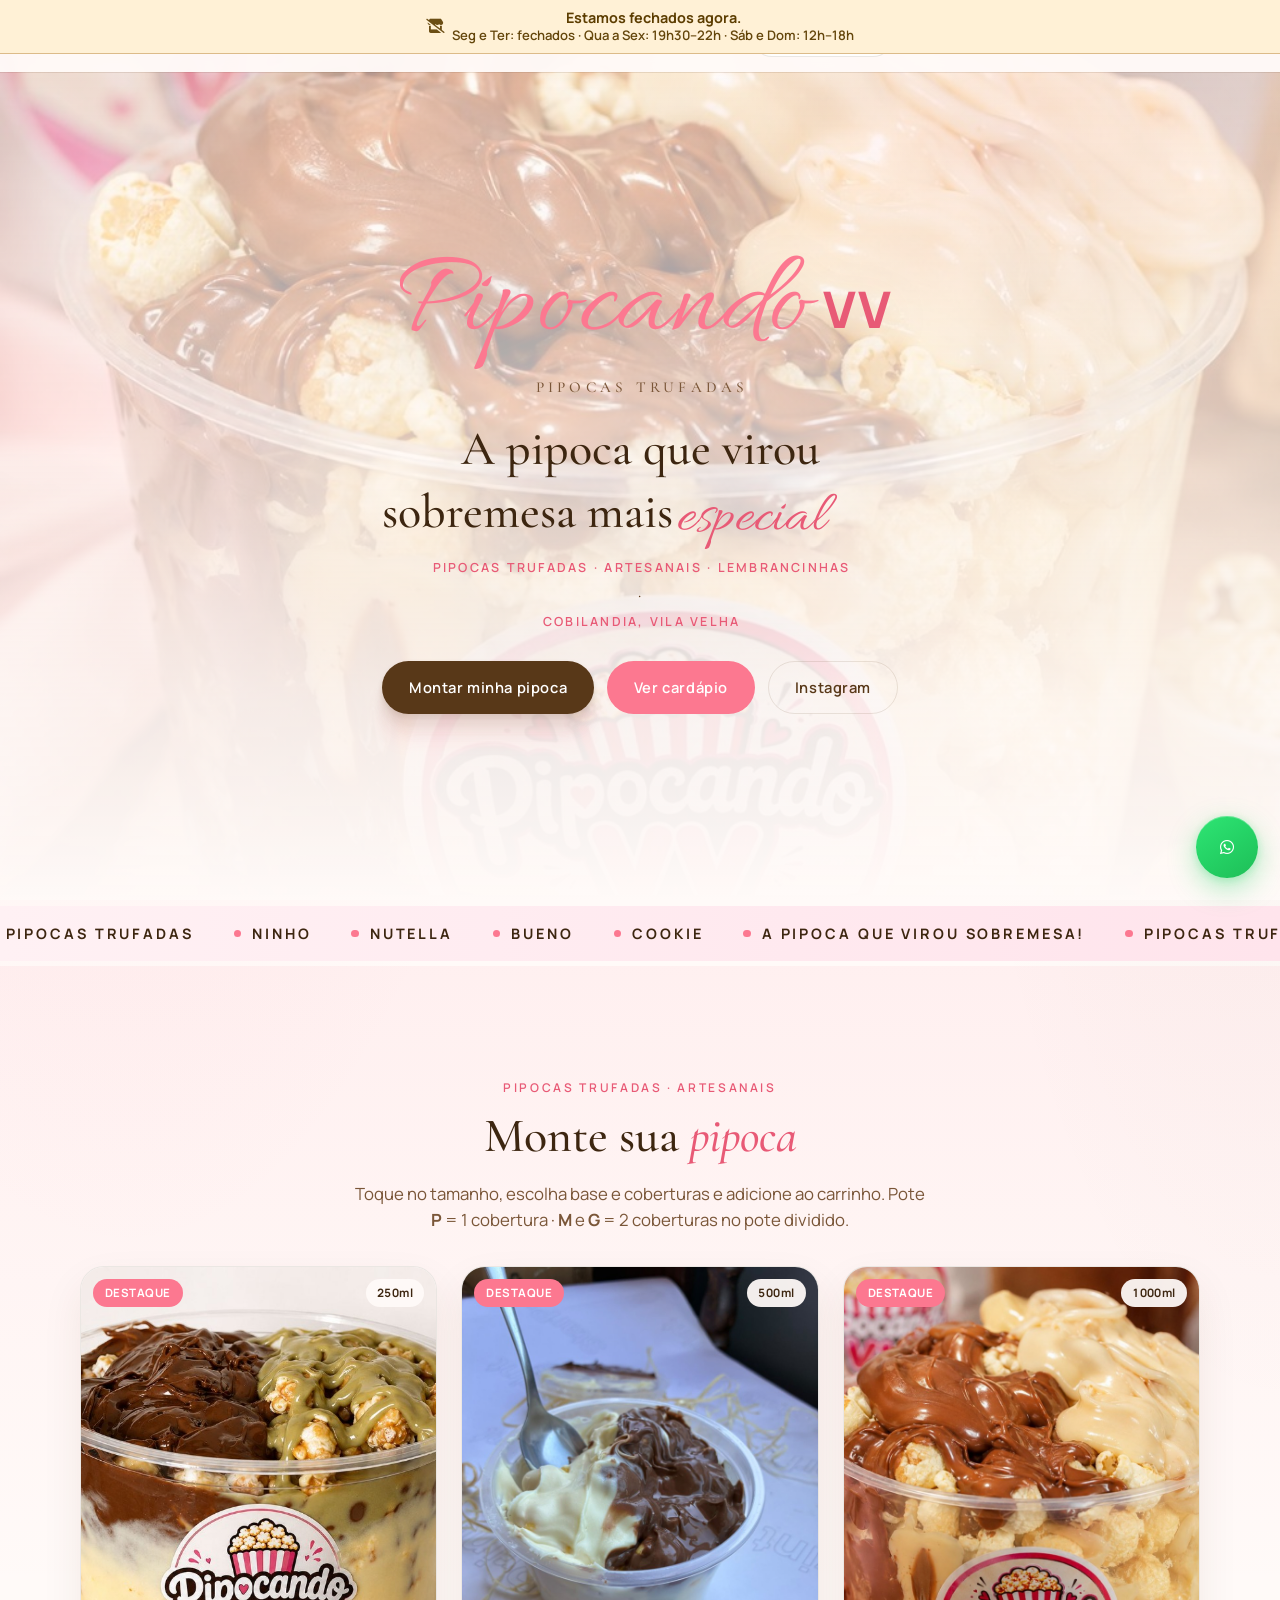
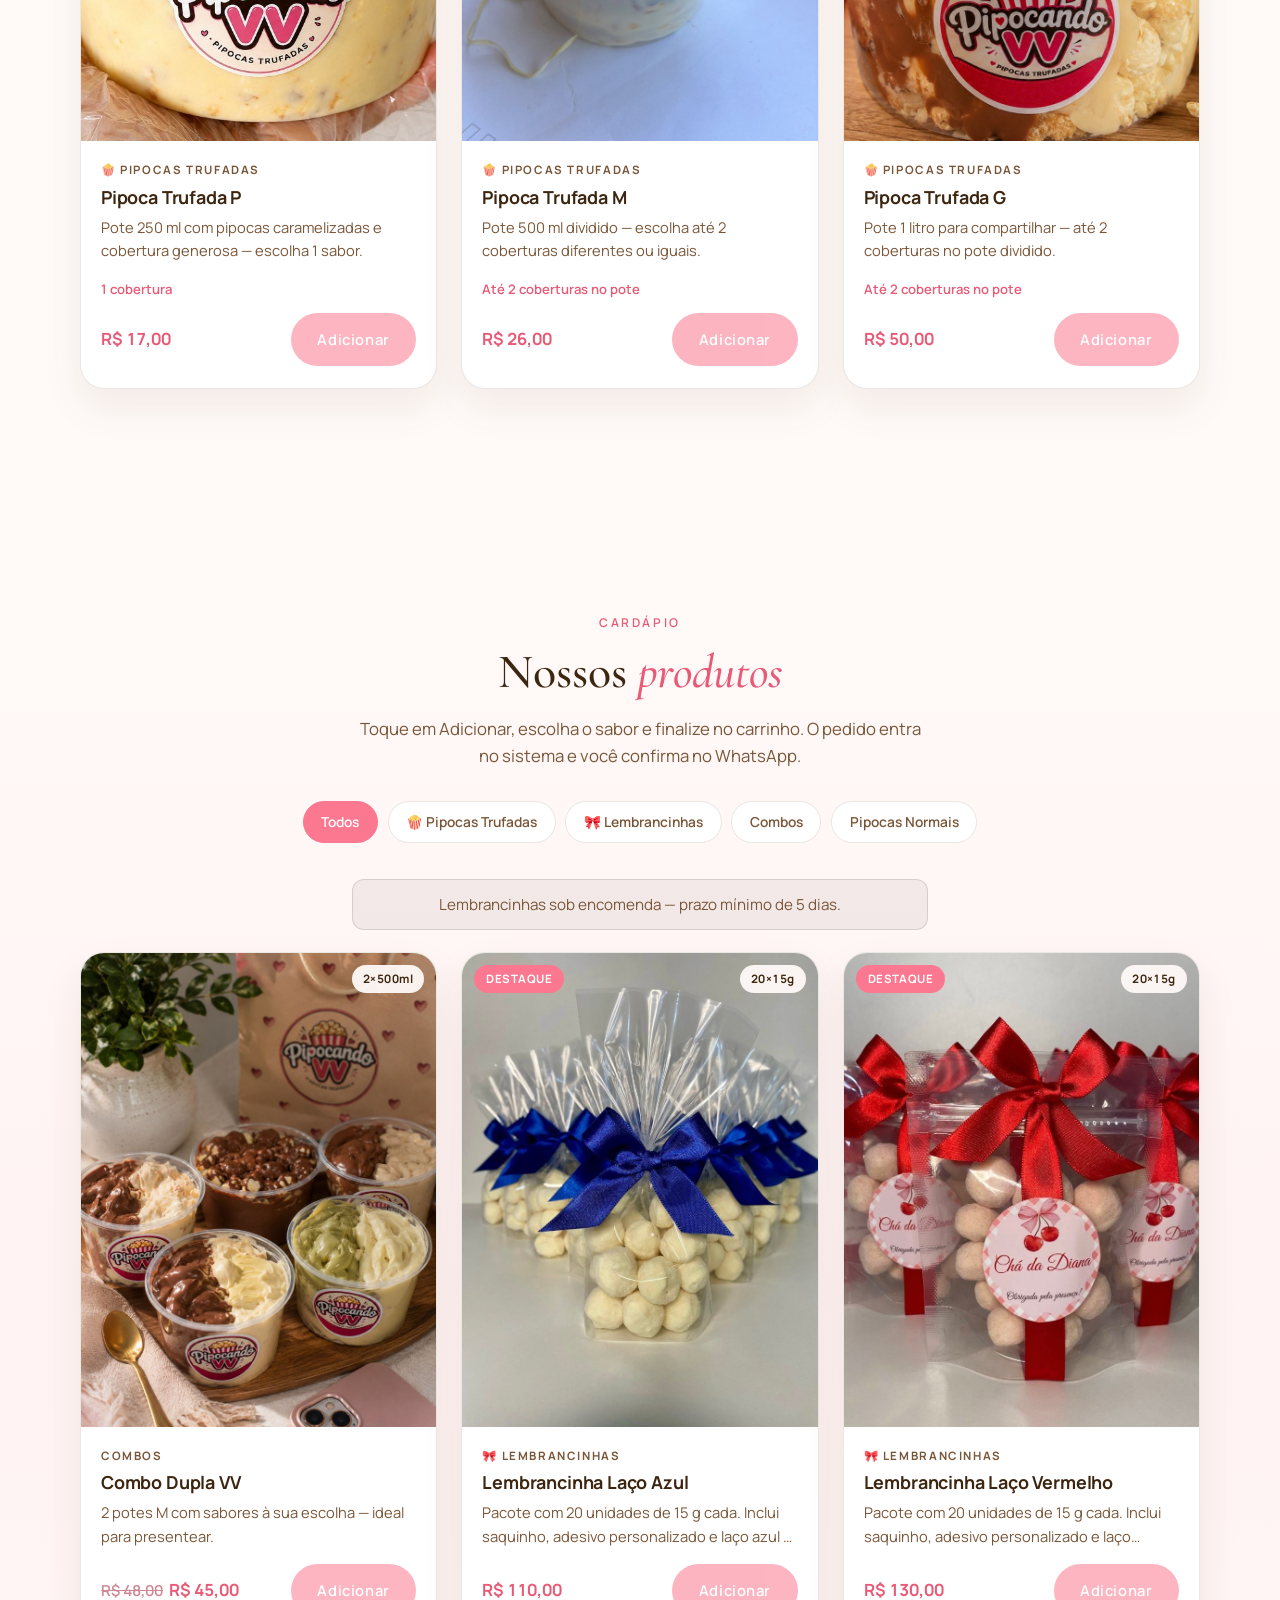
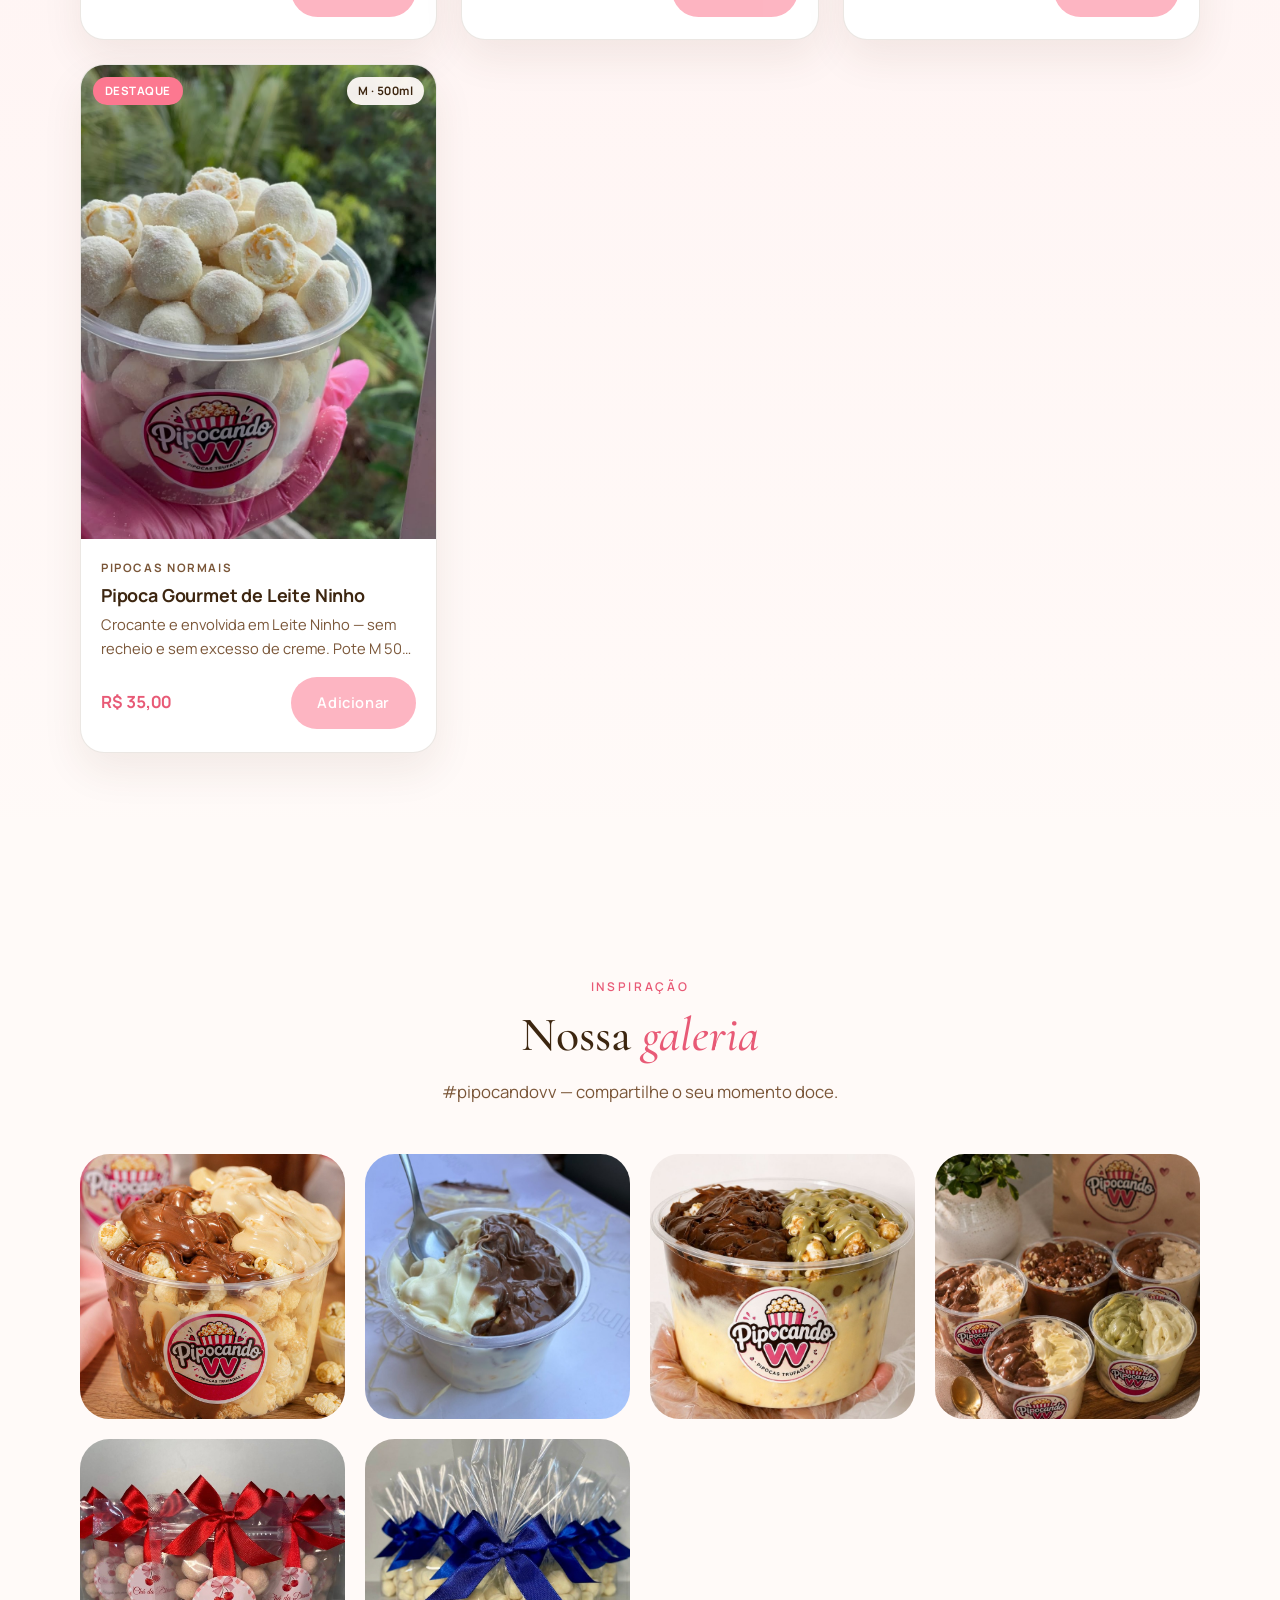
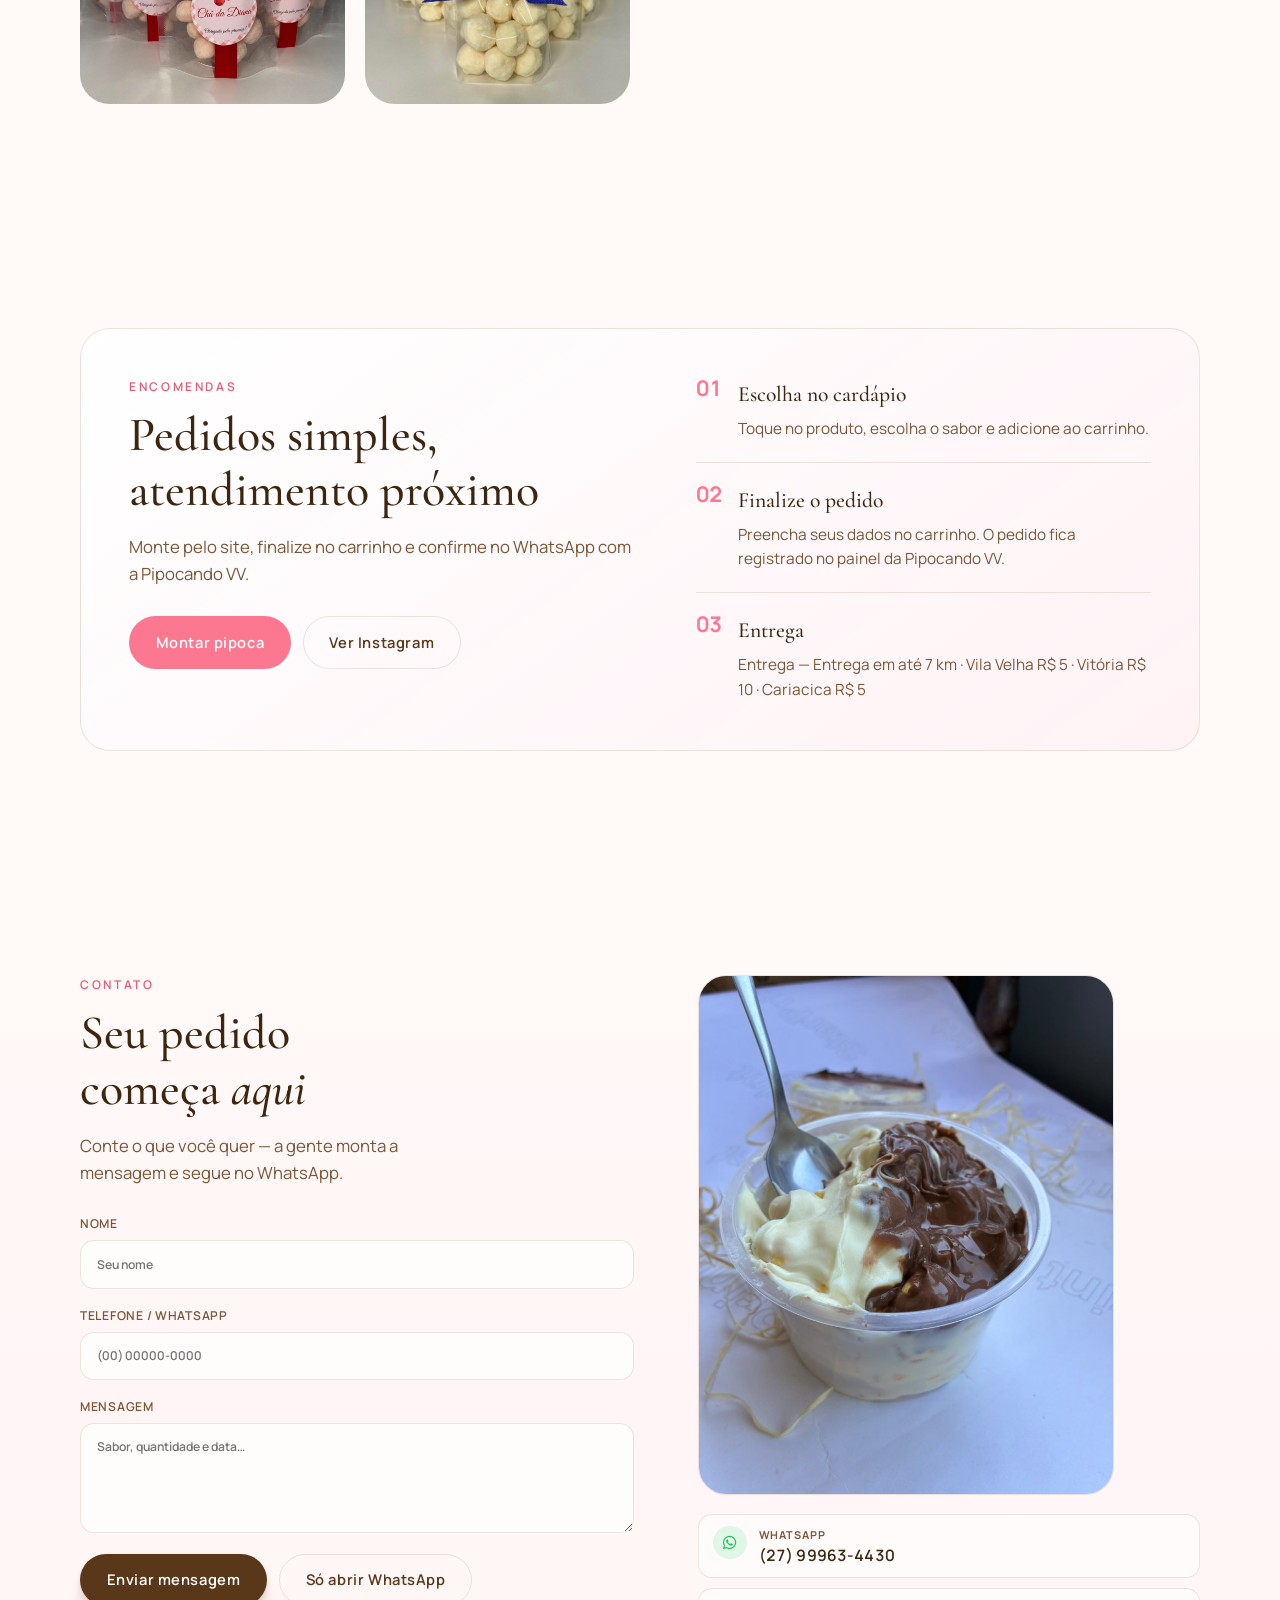
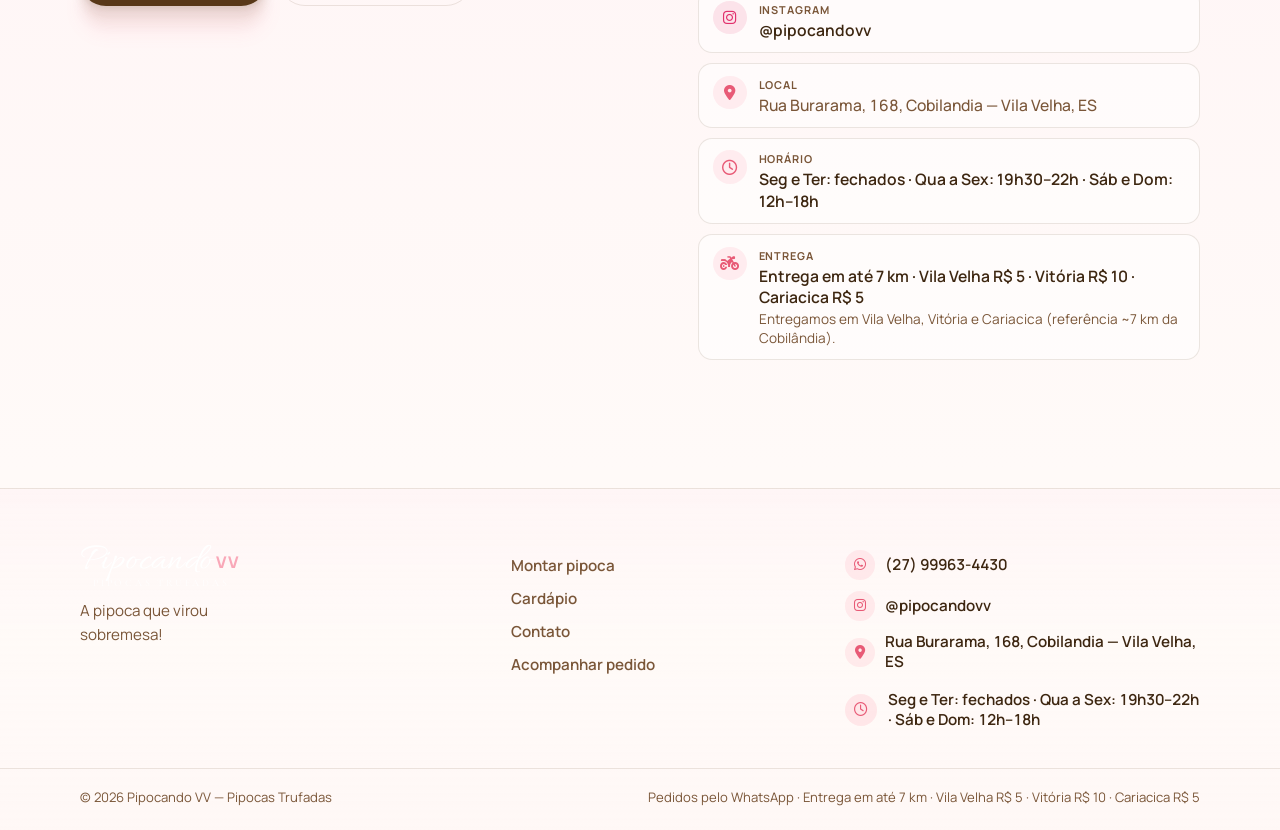
==== index.html @ 6ba4eb9f "Preserva pedidos do site no MySQL e evita que o painel apague ao salvar. Co-authored-by: Cursor <cur" ====
﻿<!DOCTYPE html>
<html lang="pt-BR">
<head>
  <meta charset="UTF-8">
  <meta name="viewport" content="width=device-width, initial-scale=1.0, viewport-fit=cover">
  <meta name="description" content="Pipocando VV — Pipocas Trufadas artesanais. A pipoca que virou sobremesa! Peça pelo WhatsApp.">
  <meta name="author" content="Pipocando VV">
  <meta property="og:title" content="Pipocando VV — Pipocas Trufadas">
  <meta property="og:description" content="A pipoca que virou sobremesa! Monte do seu jeito e peça pelo WhatsApp.">
  <meta property="og:url" content="https://pipocandovv.com.br/">
  <meta property="og:type" content="website">
  <link rel="canonical" href="https://pipocandovv.com.br/">
  <title>Pipocando VV — Pipocas Trufadas</title>
  <link rel="preconnect" href="https://fonts.googleapis.com">
  <link rel="preconnect" href="https://fonts.gstatic.com" crossorigin>
  <link href="https://fonts.googleapis.com/css2?family=Allura&family=Cormorant+Garamond:ital,wght@0,500;0,600;1,500&family=Manrope:wght@300;400;500;600;700&family=Playfair+Display:ital,wght@0,500;0,600;0,700;1,500&display=swap" rel="stylesheet">
  <link rel="stylesheet" href="https://cdnjs.cloudflare.com/ajax/libs/font-awesome/6.5.1/css/all.min.css">
  <link rel="stylesheet" href="style.css?v=17">
  <link rel="stylesheet" href="css/pipocando-brand.css?v=20">
</head>
<body>
  <div class="store-status-banner" id="store-status-banner" hidden role="status" aria-live="polite">
    <div class="container store-status-banner__inner">
      <i class="fas fa-store-slash" aria-hidden="true"></i>
      <span id="store-status-banner-text">Loja fechada no momento.</span>
    </div>
  </div>
  <header class="header" id="header">
    <div class="container header__inner">
      <button class="header__toggle" id="nav-toggle" aria-label="Abrir menu" aria-expanded="false">
        <span></span><span></span>
      </button>
      <nav class="header__nav" id="nav-menu" aria-label="Principal">
        <a href="#pipocas-gourmet">Montar pipoca</a>
        <a href="#produtos">Cardápio</a>
        <a href="#galeria">Galeria</a>
        <a href="#contato">Contato</a>
      </nav>
      <a class="header__cart header__cart--link" href="#" id="cart-open" aria-label="Abrir carrinho">
        <i class="fa-solid fa-bag-shopping" aria-hidden="true"></i>
        <span class="header__cart-label">Carrinho</span>
        <span class="header__cart-meta">
          <span class="header__cart-count" id="cart-count" hidden>0</span>
          <span class="header__cart-total" id="header-cart-total" hidden></span>
        </span>
      </a>
    </div>
  </header>

  <main>
    <section class="hero" id="topo" aria-label="Pipocando VV">
      <div class="hero__bg-photo" id="hero-bg" aria-hidden="true"></div>
      <div class="hero__bg-layer hero__bg-layer--near" aria-hidden="true"></div>
      <div class="hero__veil" aria-hidden="true"></div>

      <div class="container hero__content">
        <span class="brand-logo brand-logo--hero hero__logo" id="brand-logo-hero" aria-label="Pipocando VV">
          <span class="brand-logo__name">
            <span id="brand-name-text">Pipocando</span><span class="brand-logo__vv" id="brand-accent">VV</span>
          </span>
          <span class="brand-logo__sub" id="brand-sub">Pipocas Trufadas</span>
        </span>

        <h1 class="hero__title">
          <span class="hero__title-line" id="hero-line-1">A pipoca que virou</span>
          <span class="hero__title-line hero__title-line--dynamic">
            <span id="hero-line-2-prefix">sobremesa mais </span>
            <span class="hero__words" id="hero-words" aria-hidden="true">
              <span class="is-active">doce</span>
              <span>especial</span>
              <span>irresistível</span>
            </span>
            <span class="sr-only" id="hero-sr-word">doce</span>
          </span>
        </h1>

        <p class="hero__place">
          <span id="hero-categories">Pipocas trufadas · artesanais</span>
          · <span id="hero-place">Cobilandia, Vila Velha</span>
        </p>

        <div class="hero__actions">
          <a class="btn btn--primary" href="#pipocas-gourmet">Montar minha pipoca</a>
          <a class="btn btn--secondary" href="#produtos">Ver cardápio</a>
          <a class="btn btn--ghost" id="hero-instagram" href="#" target="_blank" rel="noopener">Instagram</a>
        </div>
      </div>
    </section>

    <section class="marquee" aria-hidden="true">
      <div class="marquee__scroller">
        <div class="marquee__track" id="marquee-track"></div>
      </div>
    </section>

    <section class="section pipocas-showcase" id="pipocas-gourmet" aria-labelledby="pipocas-title">
      <div class="container">
        <div class="products__intro is-visible">
          <p class="section__eyebrow">Pipocas trufadas · artesanais</p>
          <h2 class="section__title" id="pipocas-title">Monte sua <em>pipoca</em></h2>
          <p class="section__lead">Toque no tamanho, escolha base e coberturas e adicione ao carrinho. Pote <strong>P</strong> = 1 cobertura · <strong>M</strong> e <strong>G</strong> = 2 coberturas no pote dividido.</p>
        </div>
        <div class="products__grid" id="pipocas-grid"></div>
      </div>
    </section>

    <section class="section products" id="produtos">
      <div class="container">
        <div class="products__intro is-visible">
          <p class="section__eyebrow">Cardápio</p>
          <h2 class="section__title">Nossos <em>produtos</em></h2>
          <p class="section__lead">Toque em Adicionar, escolha o sabor e finalize no carrinho. O pedido entra no sistema e você confirma no WhatsApp.</p>
        </div>
        <div class="products__filter is-visible" id="category-filter"></div>
        <p class="products__notice" id="products-notice" hidden></p>
        <div class="products__grid is-visible" id="products-grid"></div>
      </div>
    </section>

    <section class="section gallery" id="galeria">
      <div class="container">
        <div class="gallery__intro is-visible">
          <p class="section__eyebrow">Inspiração</p>
          <h2 class="section__title">Nossa <em>galeria</em></h2>
          <p class="section__lead">#pipocandovv — compartilhe o seu momento doce.</p>
        </div>
        <div class="gallery__grid" id="gallery-grid"></div>
      </div>
    </section>

    <section class="section order" id="encomendas">
      <div class="container order__panel is-visible">
        <div class="order__copy">
          <p class="section__eyebrow">Encomendas</p>
          <h2 class="section__title">Pedidos simples, atendimento próximo</h2>
          <p class="section__lead">Monte pelo site, finalize no carrinho e confirme no WhatsApp com a Pipocando VV.</p>
          <div class="order__cta">
            <a class="btn btn--secondary" href="#pipocas-gourmet">Montar pipoca</a>
            <a class="btn btn--ghost" id="order-instagram" href="#" target="_blank" rel="noopener">Ver Instagram</a>
          </div>
        </div>
        <ol class="order__steps">
          <li>
            <span>01</span>
            <div>
              <h3>Escolha no cardápio</h3>
              <p>Toque no produto, escolha o sabor e adicione ao carrinho.</p>
            </div>
          </li>
          <li>
            <span>02</span>
            <div>
              <h3>Finalize o pedido</h3>
              <p>Preencha seus dados no carrinho. O pedido fica registrado no painel da Pipocando VV.</p>
            </div>
          </li>
          <li>
            <span>03</span>
            <div>
              <h3>Entrega</h3>
              <p id="order-pickup">Entrega — Vila Velha R$ 5 · Vitória R$ 10 · Cariacica R$ 5</p>
            </div>
          </li>
        </ol>
      </div>
    </section>

    <section class="section contact" id="contato">
      <div class="container contact__grid is-visible">
        <div class="contact__copy">
          <p class="section__eyebrow">Contato</p>
          <h2 class="section__title">Seu pedido começa <em>aqui</em></h2>
          <p class="section__lead">Conte o que você quer — a gente monta a mensagem e segue no WhatsApp.</p>

          <form class="contact__form" id="contact-form">
            <label>Nome<input name="name" required minlength="2" placeholder="Seu nome" autocomplete="name"></label>
            <label>Telefone / WhatsApp<input name="phone" id="contact-phone" type="tel" required minlength="14" maxlength="15" placeholder="(00) 00000-0000" inputmode="numeric" autocomplete="tel"></label>
            <label>Mensagem<textarea name="message" required minlength="5" rows="4" placeholder="Sabor, quantidade e data…"></textarea></label>
            <div class="contact__actions">
              <button class="btn btn--primary" type="submit">Enviar mensagem</button>
              <a class="btn btn--ghost" id="contact-whatsapp-cta" href="#" target="_blank" rel="noopener">Só abrir WhatsApp</a>
            </div>
            <p class="contact__feedback contact__feedback--ok" id="contact-ok" hidden>Mensagem pronta. Vamos te redirecionar ao WhatsApp.</p>
          </form>
        </div>

        <aside class="contact__aside">
          <figure class="contact__media" id="contact-media-wrap">
            <img src="products/pipoca-m.jpg" alt="Pipocas trufadas" id="contact-image">
          </figure>
          <div class="contact__aside-links">
            <a id="contact-whatsapp-link" href="#" target="_blank" rel="noopener">
              <i class="fab fa-whatsapp" aria-hidden="true"></i>
              <span>
                <small>WhatsApp</small>
                <strong id="contact-whatsapp-text">(27) 99963-4430</strong>
              </span>
            </a>
            <a id="contact-instagram-link" href="https://www.instagram.com/pipocandovv" target="_blank" rel="noopener">
              <i class="fab fa-instagram" aria-hidden="true"></i>
              <span>
                <small>Instagram</small>
                <strong id="contact-instagram-text">@pipocandovv</strong>
              </span>
            </a>
            <a id="contact-address" href="#" target="_blank" rel="noopener">
              <i class="fa-solid fa-location-dot" aria-hidden="true"></i>
              <span>
                <small>Local</small>
                <strong id="contact-address-text">Rua Burarama, 168, Cobilandia — Vila Velha, ES</strong>
              </span>
            </a>
            <div class="contact__delivery" id="contact-hours-wrap" aria-label="Horário de funcionamento">
              <i class="fa-regular fa-clock" aria-hidden="true"></i>
              <span>
                <small>Horário</small>
                <strong id="contact-hours-text">Seg e Ter: fechados · Qua a Sex: 19h30–22h · Sáb e Dom: 12h–18h</strong>
              </span>
            </div>
            <div class="contact__delivery" aria-label="Taxa de entrega">
              <i class="fa-solid fa-motorcycle" aria-hidden="true"></i>
              <span>
                <small>Entrega</small>
                <strong id="contact-delivery-fee">Entrega em até 7 km · Vila Velha R$ 5 · Vitória R$ 10 · Cariacica R$ 5</strong>
                <em id="contact-delivery-note">Raio a partir da Cobilândia · taxa confirmada no WhatsApp</em>
              </span>
            </div>
          </div>
        </aside>
      </div>
    </section>
  </main>

  <footer class="footer">
    <div class="container footer__top">
      <div class="footer__brand">
        <a href="#topo" class="brand-logo brand-logo--footer" id="brand-logo-footer" aria-label="Pipocando VV">
          <span class="brand-logo__name">
            <span id="footer-brand-name-text">Pipocando</span><span class="brand-logo__vv" id="footer-brand-accent">VV</span>
          </span>
          <span class="brand-logo__sub" id="footer-brand-sub">Pipocas Trufadas</span>
        </a>
        <p class="footer__tagline" id="footer-tagline">A pipoca que virou sobremesa!</p>
      </div>

      <nav class="footer__nav" aria-label="Rodapé">
        <a href="#pipocas-gourmet">Montar pipoca</a>
        <a href="#produtos">Cardápio</a>
        <a href="#contato">Contato</a>
        <a href="#" id="footer-track-order">Acompanhar pedido</a>
      </nav>

      <div class="footer__channels">
        <a id="footer-whatsapp" href="#" target="_blank" rel="noopener">
          <i class="fab fa-whatsapp" aria-hidden="true"></i>
          <span>(27) 99963-4430</span>
        </a>
        <a id="footer-instagram" href="https://www.instagram.com/pipocandovv" target="_blank" rel="noopener">
          <i class="fab fa-instagram" aria-hidden="true"></i>
          <span>@pipocandovv</span>
        </a>
        <a id="footer-place" href="#" target="_blank" rel="noopener">
          <i class="fa-solid fa-location-dot" aria-hidden="true"></i>
          <span>Rua Burarama, 168, Cobilandia — Vila Velha, ES</span>
        </a>
        <p class="footer__hours" id="footer-hours">
          <i class="fa-regular fa-clock" aria-hidden="true"></i>
          <span>Seg e Ter: fechados · Qua a Sex: 19h30–22h · Sáb e Dom: 12h–18h</span>
        </p>
      </div>
    </div>

    <div class="footer__bottom">
      <div class="container footer__bottom-inner">
        <p>© <span id="footer-year"></span> Pipocando VV — Pipocas Trufadas</p>
        <p id="footer-delivery">Pedidos pelo WhatsApp · Entrega em até 7 km · Vila Velha R$ 5 · Vitória R$ 10 · Cariacica R$ 5</p>
      </div>
    </div>
  </footer>

  <aside class="order-tracker" id="order-tracker" hidden aria-live="polite">
    <div class="order-tracker__inner">
      <div class="order-tracker__progress" id="order-tracker-progress" aria-hidden="true"></div>
      <div class="order-tracker__body">
        <p class="order-tracker__eyebrow">Acompanhe seu pedido</p>
        <p class="order-tracker__status" id="order-tracker-status">Sendo preparado</p>
        <p class="order-tracker__hint" id="order-tracker-hint">Suas pipocas estão sendo preparadas com carinho.</p>
        <p class="order-tracker__number" id="order-tracker-number">#PED-2026-001</p>
      </div>
      <button type="button" class="order-tracker__close" id="order-tracker-close" aria-label="Minimizar">×</button>
    </div>
  </aside>

  <a class="whatsapp-float" id="whatsapp-float" href="#" target="_blank" rel="noopener" aria-label="Dúvidas no WhatsApp">
    <i class="fab fa-whatsapp"></i>
  </a>

  <div class="cart-drawer" id="cart-drawer" hidden>
    <button type="button" class="cart-drawer__backdrop" id="cart-close-backdrop" aria-label="Fechar carrinho"></button>
    <aside class="cart-drawer__panel" aria-label="Carrinho">
      <header class="cart-drawer__head">
        <div>
          <p class="cart-drawer__eyebrow">Seu pedido</p>
          <h2 class="cart-drawer__title">Carrinho</h2>
          <p class="cart-drawer__subtitle" id="cart-subtitle">Nenhum item ainda</p>
        </div>
        <button type="button" class="cart-drawer__close" id="cart-close" aria-label="Fechar">×</button>
      </header>
      <div class="cart-drawer__body" id="cart-items"></div>
      <footer class="cart-drawer__foot">
        <div class="cart-drawer__total" id="cart-total-row" hidden>
          <span>Subtotal</span>
          <strong id="cart-subtotal">R$ 0,00</strong>
        </div>
        <div class="cart-drawer__discount" id="cart-discount-row" hidden>
          <span>Desconto <em id="cart-coupon-label"></em></span>
          <strong id="cart-discount">− R$ 0,00</strong>
        </div>
        <div class="cart-drawer__delivery-fee" id="cart-delivery-row" hidden>
          <span>Entrega <em id="cart-delivery-city"></em></span>
          <strong id="cart-delivery-fee">R$ 0,00</strong>
        </div>
        <div class="cart-drawer__total cart-drawer__total--final" id="cart-final-row" hidden>
          <span>Total</span>
          <strong id="cart-total">R$ 0,00</strong>
        </div>
        <div class="cart-coupon" id="cart-coupon" hidden>
          <label class="order-field" for="cart-coupon-input">Cupom de desconto</label>
          <div class="cart-coupon__row">
            <input type="text" id="cart-coupon-input" placeholder="Ex: AURORA10" autocomplete="off" maxlength="40">
            <button type="button" class="btn btn--ghost" id="cart-coupon-apply">Aplicar</button>
          </div>
          <p class="cart-coupon__msg" id="cart-coupon-msg" hidden></p>
          <button type="button" class="cart-coupon__remove" id="cart-coupon-remove" hidden>Remover cupom</button>
        </div>
        <div class="cart-checkout" id="cart-checkout" hidden>
          <p class="cart-checkout__label cart-checkout__label--spaced">Entrega</p>
          <div class="cart-zones" id="cart-zones" role="radiogroup" aria-label="Cidade de entrega">
            <button type="button" class="cart-zone" data-city="vila_velha" aria-pressed="false">
              <span class="cart-zone__name">Vila Velha</span>
              <span class="cart-zone__fee">R$ 5</span>
            </button>
            <button type="button" class="cart-zone" data-city="vitoria" aria-pressed="false">
              <span class="cart-zone__name">Vitória</span>
              <span class="cart-zone__fee">R$ 10</span>
            </button>
            <button type="button" class="cart-zone" data-city="cariacica" aria-pressed="false">
              <span class="cart-zone__name">Cariacica</span>
              <span class="cart-zone__fee">R$ 5</span>
            </button>
          </div>
            <p class="cart-zone__status" id="cart-zone-status" hidden></p>
          <input type="hidden" id="cart-city" value="">
          <p class="cart-checkout__label">Dados para finalizar</p>
          <div class="cart-checkout__fields">
            <label class="order-field">Nome *<input type="text" id="cart-nome" placeholder="Nome" autocomplete="given-name"></label>
            <label class="order-field">Sobrenome *<input type="text" id="cart-sobrenome" placeholder="Sobrenome" autocomplete="family-name"></label>
          </div>
          <label class="order-field">WhatsApp *<input type="tel" id="cart-phone" placeholder="(00) 00000-0000" inputmode="numeric" autocomplete="tel" maxlength="15"></label>
          <div class="cart-address" id="cart-address-wrap" hidden>
            <div class="cart-address__row">
              <label class="order-field" for="cart-cep">
                CEP *
                <input type="text" id="cart-cep" placeholder="00000-000" inputmode="numeric" autocomplete="postal-code" maxlength="9">
              </label>
              <label class="order-field" for="cart-number">
                Número *
                <input type="text" id="cart-number" placeholder="Nº" inputmode="numeric" autocomplete="address-line2" maxlength="20">
              </label>
            </div>
            <label class="order-field" for="cart-street">
              Rua / logradouro *
              <input type="text" id="cart-street" placeholder="Preenchido pelo CEP" autocomplete="address-line1" maxlength="120">
            </label>
            <label class="order-field" for="cart-neighborhood">
              Bairro *
              <input type="text" id="cart-neighborhood" placeholder="Preenchido pelo CEP" autocomplete="address-level3" maxlength="80">
            </label>
            <label class="order-field" for="cart-complement">
              Complemento
              <input type="text" id="cart-complement" placeholder="Apto, bloco, referência (opcional)" maxlength="80">
            </label>
            <input type="hidden" id="cart-address" value="">
            <p class="cart-address__hint" id="cart-address-hint">Digite o CEP para buscar rua e bairro — falta só o número.</p>
            <div class="cart-distance-box" id="cart-distance-box" hidden>
              <p class="cart-distance" id="cart-distance"></p>
              <div class="cart-distance__actions" id="cart-distance-actions" hidden>
                <button type="button" class="btn btn--primary btn--sm cart-distance__wa" id="cart-distance-wa">
                  <i class="fab fa-whatsapp" aria-hidden="true"></i> Confirmar no WhatsApp
                </button>
                <a class="btn btn--ghost btn--sm cart-distance__ifood" id="cart-distance-ifood" hidden target="_blank" rel="noopener noreferrer">
                  Pedir pelo iFood
                </a>
              </div>
            </div>
          </div>
          <div class="cart-payment cart-payment--checkout">
            <p class="cart-checkout__label">Forma de pagamento</p>
            <div class="payment payment--stacked" role="radiogroup" aria-label="Forma de pagamento">
              <label class="payment__option">
                <input type="radio" name="cart-payment" value="pix" id="cart-payment-pix" checked>
                <span>
                  <strong>Pix</strong>
                  <small>Pagamento instantâneo</small>
                </span>
              </label>
              <label class="payment__option">
                <input type="radio" name="cart-payment" value="dinheiro" id="cart-payment-dinheiro">
                <span>
                  <strong>Dinheiro</strong>
                  <small>Na entrega</small>
                </span>
              </label>
              <label class="payment__option">
                <input type="radio" name="cart-payment" value="cartao" id="cart-payment-cartao">
                <span>
                  <strong>Cartão</strong>
                  <small>Link de crédito · repasse da taxa</small>
                </span>
              </label>
            </div>
            <div class="pix-details" id="cart-pix-details">
              <p class="pix-details__title"><i class="fas fa-qrcode" aria-hidden="true"></i> Dados do Pix</p>
              <p><span>Nome</span><strong id="cart-pix-name">Beatriz Ferreira</strong></p>
              <p><span>Banco</span><strong id="cart-pix-bank">Nubank</strong></p>
              <p class="pix-details__key">
                <span>Chave</span>
                <strong id="cart-pix-key">27999634430</strong>
                <button type="button" class="btn btn--ghost btn--sm" id="cart-pix-copy" title="Copiar chave Pix">Copiar</button>
              </p>
            </div>
            <p class="payment__note" id="cart-payment-card-note" hidden>
              No cartão de crédito, a taxa da operadora é repassada ao cliente.
            </p>
          </div>
          <p class="cart-drawer__error" id="cart-error" hidden></p>
          <button type="button" class="btn btn--secondary" id="cart-checkout-btn">Finalizar pedido</button>
        </div>
        <div class="cart-drawer__actions">
          <button type="button" class="btn btn--ghost" id="cart-continue">Continuar comprando</button>
          <a class="btn btn--ghost" id="cart-go-menu" href="#produtos" hidden>Ver cardápio</a>
        </div>
      </footer>
    </aside>
  </div>

  <div class="order-lightbox" id="order-lightbox" hidden>
    <button type="button" class="order-lightbox__backdrop" id="lightbox-backdrop" aria-label="Fechar"></button>
    <div class="order-lightbox__panel order-lightbox__panel--product">
      <div class="order-lightbox__handle" aria-hidden="true"></div>
      <button type="button" class="order-lightbox__close" id="lightbox-close" aria-label="Fechar">×</button>
      <button type="button" class="order-lightbox__media" id="lightbox-media" aria-label="Ver opções do produto">
        <img id="lightbox-img" src="" alt="">
      </button>
      <div class="order-lightbox__intro">
        <span class="order-lightbox__category" id="lightbox-category"></span>
        <h3 class="order-lightbox__title" id="lightbox-title"></h3>
        <p class="order-lightbox__price" id="lightbox-unit-price"></p>
      </div>
      <div class="order-lightbox__info">
        <div class="order-lightbox__scroll" id="lightbox-scroll">
          <p class="order-lightbox__desc" id="lightbox-desc"></p>
          <div id="lightbox-flavors" hidden></div>
          <label class="order-field order-field--notes">
            Observações
            <textarea id="lightbox-notes" rows="2" maxlength="240" placeholder="Ex: Pouco doce, sem cobertura, bem gelado…"></textarea>
          </label>
        </div>
        <div class="order-lightbox__actions">
          <p class="order-lightbox__error" id="order-error" hidden></p>
          <div class="order-lightbox__footer-tools">
            <div class="order-qty-row">
              <span class="order-qty-row__label">Quantidade</span>
              <div class="qty-stepper" id="lightbox-qty-stepper">
                <button type="button" class="qty-stepper__btn" id="lightbox-qty-minus" aria-label="Diminuir">−</button>
                <span class="qty-stepper__value" id="lightbox-qty-value">1</span>
                <button type="button" class="qty-stepper__btn qty-stepper__btn--plus" id="lightbox-qty-plus" aria-label="Aumentar">+</button>
              </div>
            </div>
          </div>
          <button type="button" class="btn btn--secondary order-lightbox__add" id="lightbox-add-cart">
            <span class="order-lightbox__add-label">Adicionar ao carrinho</span>
            <strong class="order-lightbox__add-total" id="lightbox-line-total"></strong>
          </button>
        </div>
      </div>
    </div>
  </div>

  <div class="cart-feedback" id="cart-feedback" hidden aria-live="polite"></div>

  <script src="js/brand-config.js?v=5"></script>
  <script src="js/pipoca-config.js?v=5"></script>
  <script src="js/default-data.js?v=9"></script>
  <script src="js/product-photos.js?v=3"></script>
  <script src="js/storage.js?v=24"></script>
  <script src="js/delivery-zones.js?v=8"></script>
  <script src="js/cart-shared.js?v=8"></script>
  <script src="script.js?v=45"></script>
</body>
</html>
---- style.css ----
/* Aurora Confeitaria — visual do site anterior */

/* frontend/src/styles/tokens.css */
:root {
  /* Brand ÔÇö extracted from logo */
  --color-pink: #fc7890;
  --color-pink-soft: #f9a8b8;
  --color-pink-deep: #e85a76;
  --color-pink-mist: #fff1f4;
  --color-brown: #583818;
  --color-brown-soft: #7a5638;
  --color-brown-deep: #3d2610;
  --color-cream: #fffaf8;
  --color-white: #ffffff;
  --color-line: rgba(88, 56, 24, 0.12);

  --font-brand: 'Allura', cursive;
  --font-display: 'Cormorant Garamond', Georgia, serif;
  --font-body: 'Manrope', system-ui, sans-serif;
  --font-nums: 'Manrope', system-ui, sans-serif;

  --space-1: 0.25rem;
  --space-2: 0.5rem;
  --space-3: 0.75rem;
  --space-4: 1rem;
  --space-5: 1.5rem;
  --space-6: 2rem;
  --space-7: 3rem;
  --space-8: 4.5rem;
  --space-9: 7rem;

  --radius-sm: 0.5rem;
  --radius-md: 0.875rem;
  --radius-lg: 1.5rem;
  --radius-pill: 999px;

  --shadow-soft: 0 18px 40px rgba(88, 56, 24, 0.08);
  --shadow-lift: 0 24px 48px rgba(232, 90, 118, 0.14);

  --container: min(1120px, calc(100% - 2.5rem));
  --header-h: 4.5rem;

  --ease-out: cubic-bezier(0.22, 1, 0.36, 1);
  --duration: 700ms;
}

@media (max-width: 720px) {
  :root {
    --container: min(1120px, calc(100% - 1.5rem));
    --header-h: 4rem;
  }
}

/* frontend/src/styles/global.css */
*,
*::before,
*::after {
  box-sizing: border-box;
}

html {
  scroll-behavior: smooth;
  overflow-anchor: none;
}

html.is-scroll-locked {
  scroll-behavior: auto !important;
  overflow: hidden !important;
  overscroll-behavior: none;
  height: 100%;
}

html.is-scroll-locked body,
body.is-scroll-locked {
  overflow: hidden !important;
  overscroll-behavior: none;
}

body.is-scroll-locked {
  position: fixed;
  left: 0;
  right: 0;
  width: 100%;
  overflow: hidden !important;
}

body {
  margin: 0;
  min-height: 100vh;
  font-family: var(--font-body);
  font-variant-numeric: lining-nums;
  font-feature-settings: 'lnum' 1;
  color: var(--color-brown);
  background:
    radial-gradient(ellipse 80% 50% at 10% -10%, rgba(252, 120, 144, 0.14), transparent 55%),
    radial-gradient(ellipse 60% 40% at 100% 0%, rgba(88, 56, 24, 0.05), transparent 50%),
    var(--color-cream);
  line-height: 1.6;
  -webkit-font-smoothing: antialiased;
  text-rendering: optimizeLegibility;
}

img {
  max-width: 100%;
  display: block;
}

a {
  color: inherit;
  text-decoration: none;
}

button,
input,
textarea {
  font: inherit;
}

/* Números sempre em Manrope (lining) — evita algarismos “old-style” da Cormorant */
.product-card__price,
.product-card__price-old,
.product-card__size,
.product-card__name,
.order-lightbox__price,
.order-lightbox__title,
.order__steps span,
.contact__aside-links a,
.contact__ig,
.footer__channels,
.footer__channels a,
input[type='tel'],
input[type='number'],
input[inputmode='tel'],
input[inputmode='numeric'],
.customer-fields input {
  font-family: var(--font-nums);
  font-variant-numeric: lining-nums tabular-nums;
  font-feature-settings: 'lnum' 1, 'tnum' 1;
}

.section__title,
.hero__title,
.marquee__item,
.order__steps h3,
.gallery__intro em,
.about__copy .section__title em {
  font-variant-numeric: lining-nums;
  font-feature-settings: 'lnum' 1;
}

h1,
h2,
h3,
p {
  margin: 0;
}

.container {
  width: var(--container);
  margin-inline: auto;
}

.section {
  padding-block: var(--space-9);
}

.section__eyebrow {
  font-family: var(--font-body);
  font-size: 0.75rem;
  font-weight: 600;
  letter-spacing: 0.22em;
  text-transform: uppercase;
  color: var(--color-pink-deep);
  margin-bottom: var(--space-3);
}

.section__title {
  font-family: var(--font-display);
  font-weight: 500;
  font-size: clamp(2rem, 4vw, 3rem);
  line-height: 1.15;
  color: var(--color-brown-deep);
  margin-bottom: var(--space-4);
}

.section__lead {
  max-width: 36rem;
  color: var(--color-brown-soft);
  font-size: 1.05rem;
}

.sr-only {
  position: absolute;
  width: 1px;
  height: 1px;
  padding: 0;
  margin: -1px;
  overflow: hidden;
  clip: rect(0, 0, 0, 0);
  white-space: nowrap;
  border: 0;
}

/* frontend/src/presentation/pages/HomePage.css */
.home-loading {
  min-height: 100svh;
  display: grid;
  place-content: center;
  justify-items: center;
  gap: 1rem;
  background: var(--color-cream);
  color: var(--color-brown-soft);
}

.home-loading .brand-logo {
  animation: float-soft 3.5s ease-in-out infinite;
}

/* frontend/src/presentation/components/Header/Header.css */
.header {
  position: fixed;
  inset: 0 0 auto;
  z-index: 40;
  height: var(--header-h);
  padding-top: env(safe-area-inset-top, 0px);
  height: calc(var(--header-h) + env(safe-area-inset-top, 0px));
  transition:
    background-color 280ms var(--ease-out),
    box-shadow 280ms var(--ease-out),
    backdrop-filter 280ms var(--ease-out);
}

.header--scrolled {
  background: rgba(255, 250, 248, 0.88);
  backdrop-filter: blur(14px);
  box-shadow: 0 1px 0 var(--color-line);
}

.header__inner {
  height: 100%;
  display: flex;
  align-items: center;
  justify-content: center;
  gap: 1rem;
  position: relative;
}

.header__cart {
  display: inline-flex;
  align-items: center;
  gap: 0.45rem;
  border: 1px solid var(--color-line);
  background: rgba(255, 255, 255, 0.88);
  color: var(--color-brown-deep);
  font: inherit;
  font-size: 0.9rem;
  font-weight: 600;
  padding: 0.5rem 0.95rem;
  border-radius: var(--radius-pill);
  cursor: pointer;
  flex-shrink: 0;
  position: relative;
  z-index: 45;
  transition:
    background-color 200ms var(--ease-out),
    border-color 200ms var(--ease-out),
    color 200ms var(--ease-out);
}

.header__nav {
  display: flex;
  align-items: center;
  gap: 1.6rem;
}

.header__nav a {
  font-size: 0.92rem;
  font-weight: 500;
  color: var(--color-brown-soft);
  transition: color 200ms var(--ease-out);
}

.header__nav a:hover {
  color: var(--color-pink-deep);
}

.header__cta {
  padding: 0.55rem 1.1rem;
  border-radius: var(--radius-pill);
  background: var(--color-brown);
  color: var(--color-white) !important;
}

.header__cta:hover {
  background: var(--color-brown-deep);
  color: var(--color-white) !important;
}

.header__cart:hover {
  border-color: color-mix(in srgb, var(--color-pink) 40%, var(--color-line));
  color: var(--color-pink-deep);
}

.header__cart-count {
  min-width: 1.35rem;
  height: 1.35rem;
  padding: 0 0.35rem;
  border-radius: var(--radius-pill);
  display: inline-grid;
  place-items: center;
  background: var(--color-pink);
  color: #fff;
  font-size: 0.72rem;
  font-weight: 700;
}

.header__toggle {
  display: none;
  width: 2.5rem;
  height: 2.5rem;
  border: 0;
  background: transparent;
  position: relative;
  cursor: pointer;
}

.header__toggle span {
  position: absolute;
  left: 0.45rem;
  right: 0.45rem;
  height: 2px;
  background: var(--color-brown);
  transition: transform 220ms var(--ease-out), top 220ms var(--ease-out);
}

.header__toggle span:first-child {
  top: 0.95rem;
}

.header__toggle span:last-child {
  top: 1.4rem;
}

.header__toggle.is-open span:first-child {
  top: 1.2rem;
  transform: rotate(45deg);
}

.header__toggle.is-open span:last-child {
  top: 1.2rem;
  transform: rotate(-45deg);
}

@media (max-width: 860px) {
  .header__inner {
    justify-content: space-between;
    gap: 0.65rem;
  }

  .header__toggle {
    display: block;
    order: 1;
  }

  .header__cart {
    order: 3;
    margin-left: auto;
    min-width: 2.75rem;
    min-height: 2.75rem;
    justify-content: center;
    box-shadow: 0 2px 10px rgba(61, 36, 30, 0.08);
  }

  .header__nav {
    order: 2;
    position: fixed;
    inset: calc(var(--header-h) + env(safe-area-inset-top, 0px)) 1rem auto;
    flex-direction: column;
    align-items: stretch;
    gap: 0;
    padding: 0.75rem;
    border-radius: var(--radius-lg);
    background: rgba(255, 250, 248, 0.96);
    border: 1px solid var(--color-line);
    box-shadow: var(--shadow-soft);
    opacity: 0;
    pointer-events: none;
    transform: translateY(-8px);
    transition:
      opacity 220ms var(--ease-out),
      transform 220ms var(--ease-out);
  }

  .header__nav.is-open {
    opacity: 1;
    pointer-events: auto;
    transform: translateY(0);
  }

  .header__nav a {
    padding: 0.9rem 1rem;
    border-radius: var(--radius-md);
  }

  .header__cta {
    text-align: center;
    margin-top: 0.35rem;
  }
}

/* frontend/src/presentation/components/Hero/Hero.css */
.hero {
  position: relative;
  min-height: 100svh;
  display: grid;
  place-items: center;
  overflow: hidden;
  isolation: isolate;
  background: var(--color-cream);
}

.hero__bg-photo {
  position: absolute;
  inset: -10% 0;
  z-index: -3;
  background:
    url('products/9dae6d0f-4354-459a-aa17-50081e3f0afb.jpg') center / cover no-repeat;
  will-change: transform;
  pointer-events: none;
  filter: saturate(1.05);
  animation: hero-slide-in 1.4s var(--ease-out) both;
}

.hero__bg-layer--near {
  position: absolute;
  inset: -8% 0;
  z-index: -2;
  background:
    radial-gradient(ellipse 50% 40% at 80% 20%, rgba(252, 120, 144, 0.22), transparent 60%),
    radial-gradient(ellipse 40% 35% at 10% 80%, rgba(88, 56, 24, 0.12), transparent 65%);
  will-change: transform;
  pointer-events: none;
}

.hero__veil {
  position: absolute;
  inset: 0;
  z-index: -1;
  background:
    linear-gradient(
      180deg,
      rgba(255, 250, 248, 0.55) 0%,
      rgba(255, 250, 248, 0.72) 45%,
      rgba(255, 250, 248, 0.92) 78%,
      var(--color-cream) 100%
    );
  pointer-events: none;
}

.hero__content {
  position: relative;
  z-index: 1;
  display: flex;
  flex-direction: column;
  align-items: center;
  text-align: center;
  padding-block: calc(var(--header-h) + 2.5rem) 4rem;
  animation: rise-in 900ms var(--ease-out) both;
}

.hero__logo {
  margin-bottom: 1.35rem;
  animation: hero-slide-in 1.1s 120ms var(--ease-out) both;
}

.hero__title {
  display: flex;
  flex-direction: column;
  align-items: center;
  justify-content: center;
  width: 100%;
  max-width: none;
  font-family: var(--font-display);
  font-weight: 500;
  font-size: clamp(1.75rem, 4.5vw, 3rem);
  line-height: 1.25;
  color: var(--color-brown-deep);
  margin-bottom: 1rem;
  text-align: center;
}

.hero__title-line {
  display: block;
  width: 100%;
  text-align: center;
}

.hero__title-line--dynamic {
  display: inline-flex;
  align-items: baseline;
  flex-wrap: wrap;
  justify-content: center;
  gap: 0.08em;
  width: auto;
}

.hero__words {
  position: relative;
  display: inline-block;
  overflow: visible;
  height: 1em;
  /* reserva espaço da maior palavra (especial) pra não pular o layout */
  min-width: 4.6em;
  vertical-align: baseline;
  text-align: left;
  margin-left: 0.02em;
}

.hero__words span {
  display: block;
  height: 1em;
  line-height: 1;
  font-family: var(--font-brand);
  font-style: normal;
  font-size: 1.22em;
  color: var(--color-pink-deep);
  position: absolute;
  left: 0;
  /* sobe um pouco a Allura pra alinhar com a linha do Cormorant */
  top: 0.18em;
  opacity: 0;
  transform: translateY(0.85em);
  transition:
    opacity 420ms var(--ease-out),
    transform 420ms var(--ease-out);
  pointer-events: none;
  white-space: nowrap;
}

.hero__words span.is-active {
  opacity: 1;
  transform: translateY(0);
}

.hero__words span:nth-child(2) {
  color: #e85a76;
}

.hero__words span:nth-child(3) {
  color: #c45d7a;
}

.hero__place {
  display: flex;
  flex-direction: column;
  align-items: center;
  gap: 0.35rem;
  font-size: 0.9rem;
  letter-spacing: 0.08em;
  padding-left: 0.08em;
  text-transform: uppercase;
  text-align: center;
  color: var(--color-brown);
  margin-bottom: 1.8rem;
}

.hero__place span {
  letter-spacing: 0.18em;
  padding-left: 0.18em;
  font-size: 0.78rem;
  color: var(--color-pink-deep);
  font-weight: 600;
}

.hero__actions {
  display: flex;
  flex-wrap: wrap;
  gap: 0.85rem;
  justify-content: center;
}

@keyframes hero-slide-in {
  from {
    opacity: 0;
    transform: translateX(48px);
  }
  60% {
    transform: translateX(-8px);
  }
  to {
    opacity: 1;
    transform: translateX(0);
  }
}

@media (max-width: 640px) {
  .hero__actions {
    width: 100%;
    max-width: 20rem;
    display: grid;
    grid-template-columns: 1fr 1fr;
    gap: 0.5rem;
    justify-items: stretch;
  }

  .hero__actions .btn {
    width: 100%;
    min-height: 2.35rem;
    padding: 0.55rem 0.65rem;
    font-size: 0.78rem;
    letter-spacing: 0.02em;
  }

  .hero__actions .btn--ghost {
    grid-column: 1 / -1;
    min-height: 2.15rem;
    padding: 0.45rem 0.75rem;
    font-size: 0.76rem;
    font-weight: 500;
  }
}

@media (prefers-reduced-motion: reduce) {
  .hero__bg-photo,
  .hero__logo {
    animation: none !important;
  }

  .hero__words span {
    transition: none !important;
  }

  .hero__words span:not(.is-active) {
    display: none;
  }
}

/* frontend/src/presentation/components/Logo/Logo.css */
.brand-logo {
  display: inline-flex;
  flex-direction: column;
  align-items: center;
  line-height: 1;
  user-select: none;
}

.brand-logo__name {
  font-family: var(--font-brand);
  color: var(--color-pink);
  font-weight: 400;
  letter-spacing: 0.01em;
  line-height: 0.85;
}

.brand-logo__sub {
  font-family: var(--font-display);
  color: var(--color-brown-soft);
  text-transform: uppercase;
  font-weight: 500;
  letter-spacing: 0.28em;
  /* letter-spacing adds space after the last letter — pad start to keep optical center */
  padding-left: 0.28em;
  margin-top: 0.15em;
  text-align: center;
}

.brand-logo--hero .brand-logo__name {
  font-size: clamp(4.8rem, 14vw, 7.5rem);
  line-height: 1.05;
  padding-block: 0.08em 0.04em;
  /* Allura flourish on the left — slight nudge for optical center */
  transform: translateX(0.04em);
  filter: drop-shadow(0 10px 24px rgba(88, 56, 24, 0.12));
}

.brand-logo--hero .brand-logo__sub {
  font-size: clamp(0.72rem, 1.8vw, 0.95rem);
  margin-top: 0.35rem;
}

.brand-logo--header {
  align-items: flex-start;
}

.brand-logo--header .brand-logo__name {
  font-size: 2.15rem;
}

.brand-logo--header .brand-logo__sub {
  font-size: 0.55rem;
  letter-spacing: 0.22em;
  margin-top: 0.1rem;
}

.brand-logo--footer .brand-logo__name {
  font-size: 2.4rem;
}

.brand-logo--footer .brand-logo__sub {
  font-size: 0.62rem;
}

/* frontend/src/presentation/components/MarqueeBanner/MarqueeBanner.css */
.marquee {
  width: 100%;
  padding-block: 0.35rem;
  overflow: hidden;
}

.marquee__scroller {
  overflow: hidden;
  padding-block: 1rem;
  background: linear-gradient(
    90deg,
    #fff1f4,
    #ffe4ec,
    #f7efe8,
    #fff1f4
  );
  background-size: 300% 100%;
  animation: aurora-gradient 18s ease infinite;
}

.marquee__track {
  display: flex;
  width: max-content;
  gap: 0;
  animation: aurora-rolling 28s linear infinite;
}

.marquee__item {
  display: inline-flex;
  align-items: center;
  gap: 1.25rem;
  padding-inline: 0.35rem 0;
  font-family: var(--font-display);
  font-size: clamp(1rem, 2.2vw, 1.25rem);
  font-weight: 500;
  letter-spacing: 0.06em;
  text-transform: uppercase;
  color: var(--color-brown);
  white-space: nowrap;
}

.marquee__dot {
  width: 0.45rem;
  height: 0.45rem;
  border-radius: 50%;
  background: var(--color-pink);
  margin-inline: 1.25rem 0.35rem;
  flex-shrink: 0;
}

@keyframes aurora-rolling {
  to {
    transform: translateX(-25%);
  }
}

@keyframes aurora-gradient {
  0%,
  100% {
    background-position: 0% 50%;
  }
  50% {
    background-position: 100% 50%;
  }
}

@media (prefers-reduced-motion: reduce) {
  .marquee__track,
  .marquee__scroller {
    animation: none;
  }
}

/* frontend/src/presentation/components/About/About.css */
.about__grid {
  display: grid;
  grid-template-columns: 0.95fr 1.05fr;
  gap: clamp(2rem, 5vw, 4.5rem);
  align-items: center;
}

.about__grid .reveal {
  opacity: 0;
}

.about__grid.is-visible .reveal {
  opacity: 1;
  transform: translateY(0);
}

.about__media {
  overflow: hidden;
  border-radius: calc(var(--radius-lg) + 0.4rem);
  border: 1px solid var(--color-line);
  box-shadow: var(--shadow-soft);
  aspect-ratio: 4 / 5;
  max-width: 420px;
}

.about__media img {
  width: 100%;
  height: 100%;
  object-fit: cover;
  transition: transform 600ms var(--ease-out);
}

.about__media:hover img {
  transform: scale(1.04);
}

.about__copy .section__title em {
  font-family: var(--font-display);
  font-style: italic;
  color: var(--color-pink-deep);
}

.about__text {
  display: grid;
  gap: 1rem;
}

.about__text p {
  margin: 0;
  color: var(--color-brown-soft);
  font-size: 1rem;
  line-height: 1.7;
}

.about__text p:last-child {
  color: var(--color-brown);
  font-weight: 500;
}

@media (max-width: 860px) {
  .about__grid {
    grid-template-columns: 1fr;
  }

  .about__media {
    max-width: 100%;
    aspect-ratio: 5 / 4;
  }
}

/* frontend/src/presentation/components/Products/Products.css */
.products {
  background:
    linear-gradient(180deg, transparent 0%, rgba(252, 120, 144, 0.05) 40%, transparent 100%);
}

.products__intro {
  max-width: 40rem;
  margin-bottom: var(--space-6);
  text-align: center;
  margin-inline: auto;
}

.products__intro .section__lead {
  margin-inline: auto;
}

.products__intro em {
  font-family: var(--font-display);
  font-style: italic;
  color: var(--color-pink-deep);
}

.products__intro .reveal {
  opacity: 0;
  transform: translateY(24px);
  transition:
    opacity var(--duration) var(--ease-out),
    transform var(--duration) var(--ease-out);
}

.products__intro.is-visible .reveal {
  opacity: 1;
  transform: translateY(0);
}

.products__grid .product-card {
  opacity: 1;
  transform: none;
  transition:
    transform 350ms var(--ease-out),
    box-shadow 350ms var(--ease-out);
  animation: rise-in 620ms var(--ease-out) both;
}

.products__grid .product-card:hover {
  transform: translateY(-8px) scale(1.02);
}

.products__grid .product-card:nth-child(1) { animation-delay: 40ms; }
.products__grid .product-card:nth-child(2) { animation-delay: 90ms; }
.products__grid .product-card:nth-child(3) { animation-delay: 140ms; }
.products__grid .product-card:nth-child(4) { animation-delay: 180ms; }
.products__grid .product-card:nth-child(5) { animation-delay: 220ms; }
.products__grid .product-card:nth-child(6) { animation-delay: 260ms; }

.products__filter {
  display: flex;
  flex-wrap: wrap;
  justify-content: center;
  gap: 0.6rem;
  margin-bottom: var(--space-7);
}

.products__notice {
  margin: -0.75rem auto 1.35rem;
  max-width: 36rem;
  padding: 0.85rem 1.1rem;
  text-align: center;
  border-radius: 12px;
  background: rgba(92, 74, 78, 0.08);
  border: 1px solid rgba(92, 74, 78, 0.18);
  color: var(--color-brown-soft, #5c4a4e);
  font-size: 0.95rem;
  line-height: 1.45;
}

.product-card--unavailable {
  opacity: 0.78;
  cursor: default;
}

.product-card--unavailable .product-card__img {
  cursor: default;
}

.product-card--unavailable .product-card__img img {
  filter: grayscale(0.35);
}

.product-card__badge--off {
  background: #5c4a4e;
  color: #fff;
}

.filter-btn {
  border: 1px solid var(--color-line);
  background: var(--color-white);
  color: var(--color-brown-soft);
  border-radius: var(--radius-pill);
  padding: 0.55rem 1.1rem;
  font-size: 0.86rem;
  font-weight: 600;
  cursor: pointer;
  transition:
    background-color 200ms var(--ease-out),
    color 200ms var(--ease-out),
    border-color 200ms var(--ease-out),
    transform 200ms var(--ease-out);
}

.filter-btn:hover {
  border-color: var(--color-pink);
  color: var(--color-pink-deep);
  transform: translateY(-1px);
}

.filter-btn.is-active {
  background: var(--color-pink);
  border-color: var(--color-pink);
  color: var(--color-white);
}

.products__grid {
  display: grid;
  grid-template-columns: repeat(3, minmax(0, 1fr));
  gap: 1.5rem;
}

.product-card {
  background: var(--color-white);
  border-radius: var(--radius-lg);
  overflow: hidden;
  border: 1px solid var(--color-line);
  box-shadow: var(--shadow-soft);
  display: flex;
  flex-direction: column;
  cursor: pointer;
  transition:
    transform 280ms var(--ease-out),
    box-shadow 280ms var(--ease-out);
}

.product-card:hover {
  transform: translateY(-8px);
  box-shadow: var(--shadow-lift);
}

.product-card__img {
  position: relative;
  aspect-ratio: 3 / 4;
  overflow: hidden;
  background: var(--color-pink-mist);
  border: 0;
  padding: 0;
  cursor: pointer;
  display: block;
  width: 100%;
}

.product-card__img img {
  width: 100%;
  height: 100%;
  object-fit: cover;
  transition: transform 500ms var(--ease-out);
}

.product-card:hover .product-card__img img {
  transform: scale(1.08);
}

.product-card__badge {
  position: absolute;
  top: 0.75rem;
  left: 0.75rem;
  background: var(--color-pink);
  color: var(--color-white);
  padding: 0.3rem 0.75rem;
  border-radius: var(--radius-pill);
  font-size: 0.72rem;
  font-weight: 700;
  letter-spacing: 0.04em;
  text-transform: uppercase;
}

.product-card__badge--best {
  background: var(--color-pink-deep);
  color: #fff;
}

.bestsellers {
  background:
    linear-gradient(180deg, rgba(252, 120, 144, 0.08) 0%, transparent 55%);
}

.bestsellers__intro {
  text-align: center;
  max-width: 36rem;
  margin: 0 auto 1.75rem;
}

.bestsellers__intro .section__lead {
  margin-inline: auto;
}

.bestsellers__intro em {
  font-family: var(--font-display);
  font-style: italic;
  color: var(--color-pink-deep);
}

.bestsellers__cta {
  display: flex;
  justify-content: center;
  margin-top: 1.75rem;
}

@media (max-width: 860px) {
  .bestsellers.section {
    padding-block: 2.25rem;
  }
}

.product-card__body {
  padding: 1.25rem 1.25rem 1.4rem;
  display: flex;
  flex-direction: column;
  flex: 1;
}

.product-card__category {
  font-size: 0.72rem;
  font-weight: 700;
  letter-spacing: 0.14em;
  text-transform: uppercase;
  color: var(--color-brown-soft);
  margin-bottom: 0.4rem;
}

.product-card__name {
  font-family: var(--font-body);
  font-size: 1.12rem;
  font-weight: 700;
  color: var(--color-brown-deep);
  margin-bottom: 0.45rem;
  line-height: 1.25;
  letter-spacing: -0.01em;
  font-variant-numeric: lining-nums;
}

.product-card__desc {
  color: var(--color-brown-soft);
  font-size: 0.92rem;
  display: -webkit-box;
  -webkit-line-clamp: 2;
  -webkit-box-orient: vertical;
  overflow: hidden;
  margin-bottom: 1rem;
}

.product-card__footer {
  margin-top: auto;
  display: flex;
  align-items: center;
  justify-content: space-between;
  gap: 0.75rem;
}

.product-card__price {
  font-family: var(--font-nums);
  font-weight: 700;
  color: var(--color-pink-deep);
  font-size: 1.05rem;
  font-variant-numeric: lining-nums tabular-nums;
  display: inline-flex;
  align-items: baseline;
  flex-wrap: wrap;
  gap: 0.35rem;
}

.product-card__price-old {
  color: color-mix(in srgb, var(--color-pink) 55%, #999);
  font-weight: 600;
  font-size: 0.9em;
}

.btn--sm {
  min-height: 2.4rem;
  padding: 0.55rem 1.1rem;
  font-size: 0.82rem;
}

@media (max-width: 980px) {
  .products__grid {
    grid-template-columns: repeat(2, minmax(0, 1fr));
  }
}

@media (max-width: 620px) {
  .products__grid {
    grid-template-columns: 1fr;
  }

  .product-card__img {
    aspect-ratio: 4 / 5;
  }
}

/* frontend/src/presentation/components/Products/ProductCard.css */
.product-card__size {
  position: absolute;
  top: 0.75rem;
  right: 0.75rem;
  background: rgba(255, 250, 248, 0.94);
  color: var(--color-brown-deep);
  padding: 0.3rem 0.7rem;
  border-radius: var(--radius-pill);
  font-size: 0.72rem;
  font-weight: 700;
  letter-spacing: 0.04em;
}

.product-card__flavor-hint {
  margin: 0 0 0.85rem;
  font-size: 0.82rem;
  color: var(--color-pink-deep);
  font-weight: 600;
}

/* frontend/src/presentation/components/Gallery/Gallery.css */
.gallery__intro {
  text-align: center;
  max-width: 36rem;
  margin: 0 auto var(--space-7);
}

.gallery__intro .section__lead {
  margin-inline: auto;
}

.gallery__intro em {
  font-family: var(--font-display);
  font-style: italic;
  color: var(--color-pink-deep);
}

.gallery__intro .reveal {
  opacity: 0;
  transform: translateY(20px);
  transition:
    opacity var(--duration) var(--ease-out),
    transform var(--duration) var(--ease-out);
}

.gallery__intro.is-visible .reveal {
  opacity: 1;
  transform: translateY(0);
}

.gallery__grid {
  display: grid;
  grid-template-columns: repeat(4, minmax(0, 1fr));
  gap: 1.25rem;
}

.gallery__item {
  margin: 0;
  position: relative;
  overflow: hidden;
  border-radius: calc(var(--radius-lg) + 0.35rem);
  aspect-ratio: 1;
  background: var(--color-pink-mist);
  line-height: 0;
  animation: gallery-appear linear both;
  animation-timeline: view();
  animation-range: entry 0% cover 35%;
}

.gallery__item[data-delay] {
  animation-range: entry 8% cover 42%;
}

.gallery__item img {
  width: 100%;
  height: 100%;
  object-fit: cover;
  transition: scale 500ms var(--ease-out);
}

.gallery__item:hover img {
  scale: 1.1;
}

.gallery__item figcaption {
  position: absolute;
  inset: auto 0 0;
  display: flex;
  flex-direction: column;
  align-items: flex-end;
  gap: 0.2rem;
  padding: 1.5rem 1.1rem 1rem;
  background: linear-gradient(to top, rgba(61, 38, 16, 0.72), transparent);
  color: var(--color-white);
  transform: translateY(100%);
  transition: transform 500ms var(--ease-out);
}

.gallery__item:hover figcaption {
  transform: translateY(0);
}

.gallery__item figcaption span {
  font-size: 0.9rem;
  font-weight: 600;
  line-height: 1.3;
}

.gallery__item figcaption small {
  font-size: 0.75rem;
  opacity: 0.85;
  font-weight: 500;
}

@keyframes gallery-appear {
  from {
    opacity: 0;
    transform: translateY(72px);
  }
  to {
    opacity: 1;
    transform: translateY(0);
  }
}

@media (max-width: 980px) {
  .gallery__grid {
    grid-template-columns: repeat(2, minmax(0, 1fr));
  }
}

@supports not (animation-timeline: view()) {
  .gallery__item {
    animation: rise-in 700ms var(--ease-out) both;
  }
}

@media (prefers-reduced-motion: reduce) {
  .gallery__item {
    animation: none;
  }

  .gallery__item img,
  .gallery__item figcaption {
    transition: none;
  }

  .gallery__item figcaption {
    transform: translateY(0);
  }
}

/* frontend/src/presentation/components/Order/Order.css */
.order__panel {
  display: grid;
  grid-template-columns: 1.05fr 0.95fr;
  gap: clamp(2rem, 5vw, 4rem);
  align-items: start;
  padding: clamp(1.75rem, 4vw, 3rem);
  border-radius: calc(var(--radius-lg) + 0.35rem);
  background:
    linear-gradient(145deg, rgba(255, 255, 255, 0.92), rgba(255, 241, 244, 0.9));
  border: 1px solid var(--color-line);
}

.order__panel .reveal {
  opacity: 0;
}

.order__panel.is-visible .reveal {
  opacity: 1;
  transform: translateY(0);
}

.order__cta {
  margin-top: 1.75rem;
  display: flex;
  flex-wrap: wrap;
  gap: 0.75rem;
}

.order__steps {
  list-style: none;
  margin: 0;
  padding: 0;
  display: grid;
  gap: 1.25rem;
}

.order__steps li {
  display: grid;
  grid-template-columns: auto 1fr;
  gap: 1rem;
  align-items: start;
  padding-bottom: 1.25rem;
  border-bottom: 1px solid var(--color-line);
}

.order__steps li:last-child {
  border-bottom: 0;
  padding-bottom: 0;
}

.order__steps span {
  font-family: var(--font-nums);
  font-size: 1.35rem;
  font-weight: 700;
  color: var(--color-pink);
  line-height: 1;
  font-variant-numeric: lining-nums;
}

.order__steps h3 {
  font-family: var(--font-display);
  font-size: 1.35rem;
  font-weight: 500;
  margin-bottom: 0.35rem;
  color: var(--color-brown-deep);
}

.order__steps p {
  color: var(--color-brown-soft);
  font-size: 0.96rem;
}

@media (max-width: 860px) {
  .order__panel {
    grid-template-columns: 1fr;
  }
}

/* frontend/src/presentation/components/Contact/Contact.css */
.contact.section {
  position: relative;
  isolation: isolate;
}

.contact.section::before {
  content: '';
  position: absolute;
  inset: 0;
  z-index: -1;
  background:
    linear-gradient(180deg, transparent 0%, rgba(255, 241, 244, 0.55) 45%, transparent 100%);
  pointer-events: none;
}

.contact__grid {
  display: grid;
  grid-template-columns: 1.05fr 0.95fr;
  gap: clamp(2rem, 5vw, 4rem);
  align-items: start;
}

.contact__copy .section__title {
  max-width: 12ch;
}

.contact__copy .section__lead {
  max-width: 34ch;
  margin-bottom: 1.75rem;
}

.contact__form {
  display: grid;
  gap: 1.05rem;
}

.contact__form label {
  display: grid;
  gap: 0.4rem;
  font-size: 0.76rem;
  font-weight: 600;
  letter-spacing: 0.06em;
  text-transform: uppercase;
  color: var(--color-brown-soft);
}

.contact__form input,
.contact__form textarea {
  width: 100%;
  border: 1px solid var(--color-line);
  border-radius: var(--radius-md);
  background: rgba(255, 255, 255, 0.7);
  padding: 0.85rem 1rem;
  color: var(--color-brown-deep);
  outline: none;
  transition:
    border-color 200ms var(--ease-out),
    box-shadow 200ms var(--ease-out),
    background-color 200ms var(--ease-out);
}

.contact__form input:focus,
.contact__form textarea:focus {
  border-color: var(--color-pink);
  background: var(--color-white);
  box-shadow: 0 0 0 3px rgba(252, 120, 144, 0.14);
}

.contact__form textarea {
  resize: vertical;
  min-height: 110px;
}

.contact__actions {
  display: flex;
  flex-wrap: wrap;
  gap: 0.75rem;
  margin-top: 0.25rem;
}

.contact__feedback {
  margin: 0;
  font-size: 0.92rem;
}

.contact__feedback--ok {
  color: #2f6b45;
}

.contact__feedback--err {
  color: #9b2c3a;
}

.contact__aside {
  display: grid;
  gap: 1.15rem;
}

.contact__media {
  margin: 0;
  overflow: hidden;
  border-radius: calc(var(--radius-lg) + 0.25rem);
  border: 1px solid var(--color-line);
  aspect-ratio: 4 / 5;
  max-height: 520px;
}

.contact__media img {
  width: 100%;
  height: 100%;
  object-fit: cover;
  transition: transform 700ms var(--ease-out);
}

.contact__media:hover img {
  transform: scale(1.04);
}

.contact__aside-links {
  display: grid;
  gap: 0.65rem;
}

.contact__aside-links a {
  display: grid;
  grid-template-columns: 2.1rem 1fr;
  align-items: start;
  gap: 0.75rem;
  font-family: var(--font-body);
  color: inherit;
  width: 100%;
  padding: 0.7rem 0.85rem;
  border-radius: var(--radius-md);
  border: 1px solid var(--color-line);
  background: rgba(255, 255, 255, 0.55);
  transition:
    border-color 200ms var(--ease-out),
    background-color 200ms var(--ease-out),
    transform 200ms var(--ease-out);
}

.contact__delivery {
  display: grid;
  grid-template-columns: 2.1rem 1fr;
  align-items: start;
  gap: 0.75rem;
  width: 100%;
  padding: 0.7rem 0.85rem;
  border-radius: var(--radius-md);
  border: 1px solid var(--color-line);
  background: rgba(255, 255, 255, 0.55);
  font-family: var(--font-body);
  color: inherit;
}

.contact__delivery i {
  display: grid;
  place-items: center;
  width: 2.1rem;
  height: 2.1rem;
  border-radius: 999px;
  background: color-mix(in srgb, var(--color-pink) 16%, transparent);
  color: var(--color-pink-deep);
  font-size: 0.95rem;
}

.contact__delivery span {
  display: grid;
  gap: 0.15rem;
  min-width: 0;
}

.contact__delivery small {
  font-size: 0.7rem;
  letter-spacing: 0.14em;
  text-transform: uppercase;
  color: var(--color-brown-soft);
  font-weight: 600;
}

.contact__delivery strong {
  font-size: 0.95rem;
  font-weight: 600;
  color: var(--color-brown-deep);
  line-height: 1.35;
}

.contact__delivery em {
  font-style: normal;
  font-size: 0.85rem;
  color: var(--color-brown-soft);
  line-height: 1.4;
}

.cart-drawer__delivery {
  margin: 0;
  padding: 0.55rem 0.75rem;
  border-radius: var(--radius-sm);
  background: color-mix(in srgb, var(--color-pink) 10%, transparent);
  color: var(--color-brown);
  font-size: 0.82rem;
  line-height: 1.4;
}

.cart-drawer__delivery--pickup {
  background: color-mix(in srgb, var(--color-brown) 8%, transparent);
}

.cart-drawer__delivery strong {
  color: var(--color-pink-deep);
  font-weight: 650;
}

.cart-zones {
  display: grid;
  grid-template-columns: repeat(3, minmax(0, 1fr));
  gap: 0.5rem;
  margin-bottom: 0.65rem;
}

.cart-zone {
  display: grid;
  gap: 0.2rem;
  justify-items: center;
  padding: 0.65rem 0.35rem;
  border: 1.5px solid color-mix(in srgb, var(--color-pink) 25%, #e8dde1);
  border-radius: 12px;
  background: #fff;
  color: var(--color-brown);
  cursor: pointer;
  transition: border-color 0.2s ease, background 0.2s ease, box-shadow 0.2s ease, transform 0.15s ease;
  font: inherit;
  text-align: center;
}

.cart-zone:hover {
  border-color: var(--color-pink);
  background: color-mix(in srgb, var(--color-pink) 6%, #fff);
}

.cart-zone.is-active {
  border-color: var(--color-pink-deep);
  background: linear-gradient(180deg, #fff5f8 0%, #fff 100%);
  box-shadow: 0 4px 14px rgba(194, 24, 91, 0.12);
  transform: translateY(-1px);
}

.cart-zone__name {
  font-size: 0.72rem;
  font-weight: 700;
  line-height: 1.2;
}

.cart-zone__fee {
  font-family: var(--font-nums);
  font-size: 0.95rem;
  font-weight: 800;
  color: var(--color-pink-deep);
}

.cart-zone__status {
  margin: 0 0 0.85rem;
  padding: 0.5rem 0.65rem;
  border-radius: 10px;
  background: color-mix(in srgb, var(--color-pink) 8%, transparent);
  color: var(--color-brown-soft);
  font-size: 0.8rem;
  line-height: 1.35;
  text-align: center;
}

.fulfillment {
  display: grid;
  grid-template-columns: 1fr 1fr;
  gap: 0.55rem;
}

.fulfillment__option {
  position: relative;
  display: block;
  cursor: pointer;
}

.fulfillment__option input {
  position: absolute;
  opacity: 0;
  pointer-events: none;
}

.fulfillment__option span {
  display: grid;
  gap: 0.15rem;
  min-height: 4.1rem;
  padding: 0.7rem 0.75rem;
  border: 1.5px solid var(--color-line);
  border-radius: var(--radius-sm);
  background: #fff;
  transition: border-color 160ms ease, background 160ms ease, box-shadow 160ms ease;
}

.fulfillment__option strong {
  font-size: 0.92rem;
  color: var(--color-brown);
}

.fulfillment__option small {
  color: var(--color-brown-soft);
  font-size: 0.75rem;
  line-height: 1.3;
}

.fulfillment__option input:checked + span {
  border-color: var(--color-pink);
  background: color-mix(in srgb, var(--color-pink) 8%, #fff);
  box-shadow: 0 0 0 1px color-mix(in srgb, var(--color-pink) 35%, transparent);
}

.fulfillment__option input:focus-visible + span {
  outline: 2px solid rgba(252, 120, 144, 0.45);
  outline-offset: 2px;
}

.payment {
  display: grid;
  grid-template-columns: 1fr;
  gap: 0.5rem;
}

.payment__option {
  position: relative;
  display: block;
  cursor: pointer;
}

.payment__option input {
  position: absolute;
  opacity: 0;
  pointer-events: none;
}

.payment__option span {
  display: grid;
  gap: 0.1rem;
  padding: 0.75rem 0.85rem;
  border: 1.5px solid var(--color-line);
  border-radius: var(--radius-sm);
  background: #fff;
  transition: border-color 160ms ease, background 160ms ease, box-shadow 160ms ease;
}

.payment__option strong {
  font-size: 0.92rem;
  color: var(--color-brown);
}

.payment__option small {
  color: var(--color-brown-soft);
  font-size: 0.75rem;
  line-height: 1.3;
}

.payment__option input:checked + span {
  border-color: var(--color-pink);
  background: color-mix(in srgb, var(--color-pink) 8%, #fff);
  box-shadow: 0 0 0 1px color-mix(in srgb, var(--color-pink) 35%, transparent);
}

@media (min-width: 720px) {
  .payment {
    grid-template-columns: repeat(3, minmax(0, 1fr));
  }
}

.contact__aside-links a:hover {
  border-color: color-mix(in srgb, var(--color-pink) 45%, var(--color-line));
  background: rgba(255, 255, 255, 0.92);
  transform: translateY(-1px);
}

.contact__aside-links i {
  display: grid;
  place-items: center;
  width: 2.1rem;
  height: 2.1rem;
  border-radius: 50%;
  font-size: 0.95rem;
  color: var(--color-pink-deep);
  background: rgba(252, 120, 144, 0.12);
}

.contact__aside-links span {
  display: grid;
  gap: 0.1rem;
  min-width: 0;
}

.contact__aside-links small {
  font-size: 0.68rem;
  font-weight: 700;
  letter-spacing: 0.08em;
  text-transform: uppercase;
  color: var(--color-brown-soft);
}

.contact__aside-links strong {
  font-size: 0.98rem;
  font-weight: 600;
  color: var(--color-brown-deep);
  line-height: 1.35;
  word-break: break-word;
}

#contact-address strong {
  font-weight: 500;
  color: var(--color-brown-soft);
}

@media (max-width: 860px) {
  .contact__grid {
    grid-template-columns: 1fr;
  }

  .contact__aside {
    order: -1;
  }

  .contact__media {
    aspect-ratio: 16 / 11;
    max-height: 280px;
  }

  .contact__copy .section__title {
    max-width: none;
  }

  .contact__actions {
    flex-direction: column;
  }

  .contact__actions .btn {
    width: 100%;
  }
}

/* frontend/src/presentation/components/Footer/Footer.css */
.footer {
  margin-top: 1rem;
  border-top: 1px solid var(--color-line);
  background:
    linear-gradient(180deg, rgba(255, 241, 244, 0.45), rgba(255, 250, 248, 0.9) 40%, #fff8f6);
}

.footer__top {
  display: grid;
  grid-template-columns: 1.2fr 0.9fr 1.1fr;
  gap: clamp(1.5rem, 4vw, 2.75rem);
  padding-block: clamp(2.5rem, 5vw, 3.5rem) 2rem;
  align-items: start;
}

.footer__brand {
  display: grid;
  gap: 0.65rem;
  justify-items: start;
}

.footer__brand .brand-logo {
  color: inherit;
  transition: opacity 200ms var(--ease-out);
}

.footer__brand .brand-logo:hover {
  opacity: 0.82;
}

.footer__tagline {
  margin: 0;
  max-width: 22ch;
  color: var(--color-brown-soft);
  font-size: 0.95rem;
  line-height: 1.55;
}

.footer__nav {
  display: grid;
  gap: 0.55rem;
  align-content: start;
  padding-top: 0.55rem;
}

.footer__nav a {
  font-size: 0.95rem;
  font-weight: 600;
  color: var(--color-brown-soft);
  width: fit-content;
  transition: color 200ms var(--ease-out);
}

.footer__nav a:hover {
  color: var(--color-pink-deep);
}

.footer__channels {
  display: grid;
  gap: 0.7rem;
  align-content: start;
  padding-top: 0.35rem;
}

.footer__channels a {
  display: inline-flex;
  align-items: center;
  gap: 0.65rem;
  font-size: 0.95rem;
  font-weight: 600;
  color: var(--color-brown-deep);
  width: fit-content;
  max-width: 100%;
  transition: color 200ms var(--ease-out);
}

.footer__channels a:hover {
  color: var(--color-pink-deep);
}

.footer__channels i {
  display: grid;
  place-items: center;
  width: 1.85rem;
  height: 1.85rem;
  border-radius: 50%;
  flex-shrink: 0;
  font-size: 0.85rem;
  color: var(--color-pink-deep);
  background: rgba(252, 120, 144, 0.12);
}

.footer__channels span {
  font-size: 0.95rem;
  font-weight: 600;
  color: var(--color-brown-deep);
  line-height: 1.35;
  word-break: break-word;
}

.footer__hours {
  display: flex;
  align-items: center;
  gap: 0.65rem;
  margin: 0;
  padding: 0.35rem 0;
  color: var(--color-brown-soft);
  font-size: 0.92rem;
}

.footer__hours i {
  display: grid;
  place-items: center;
  width: 2rem;
  height: 2rem;
  border-radius: 999px;
  background: color-mix(in srgb, var(--color-pink) 14%, transparent);
  color: var(--color-pink-deep);
  flex-shrink: 0;
}

.footer__bottom {
  border-top: 1px solid var(--color-line);
  padding-block: 1.1rem 1.35rem;
}

.footer__bottom-inner {
  display: flex;
  flex-wrap: wrap;
  justify-content: space-between;
  gap: 0.5rem 1.5rem;
}

.footer__bottom p {
  margin: 0;
  font-size: 0.82rem;
  color: var(--color-brown-soft);
}

@media (max-width: 860px) {
  .footer__top {
    grid-template-columns: 1fr 1fr;
  }

  .footer__brand {
    grid-column: 1 / -1;
  }
}

@media (max-width: 640px) {
  .footer__top {
    grid-template-columns: 1fr;
    text-align: left;
  }

  .footer__bottom-inner {
    flex-direction: column;
    gap: 0.35rem;
  }
}

/* Carrinho */
.cart-drawer {
  position: fixed;
  inset: 0;
  z-index: 80;
  display: grid;
  justify-items: end;
}

.cart-drawer[hidden] {
  display: none !important;
}

.cart-drawer__backdrop {
  position: absolute;
  inset: 0;
  border: 0;
  background: rgba(61, 38, 16, 0.35);
  cursor: pointer;
}

.cart-drawer__panel {
  position: relative;
  z-index: 1;
  width: min(400px, 100%);
  height: 100%;
  max-height: 100dvh;
  display: grid;
  grid-template-rows: auto minmax(0, 1fr) auto;
  background: linear-gradient(180deg, #fffaf8, #fff1f4 55%, #fffaf8);
  border-left: 1px solid var(--color-line);
  box-shadow: -18px 0 40px rgba(88, 56, 24, 0.12);
  transform: translateX(100%);
  transition: transform 280ms var(--ease-out);
  overflow: hidden;
}

.cart-drawer.is-open .cart-drawer__panel {
  transform: translateX(0);
}

.cart-drawer__head {
  display: flex;
  align-items: flex-start;
  justify-content: space-between;
  gap: 1rem;
  padding: 1rem 1.15rem 0.85rem;
  border-bottom: 1px solid var(--color-line);
  flex-shrink: 0;
}

.cart-drawer__eyebrow {
  margin: 0 0 0.2rem;
  font-size: 0.72rem;
  font-weight: 700;
  letter-spacing: 0.12em;
  text-transform: uppercase;
  color: var(--color-pink-deep);
}

.cart-drawer__title {
  margin: 0;
  font-family: var(--font-display);
  font-size: 1.65rem;
  font-weight: 500;
  color: var(--color-brown-deep);
}

.cart-drawer__subtitle {
  margin: 0.2rem 0 0;
  font-size: 0.85rem;
  color: var(--color-brown-soft);
}

.cart-drawer__close {
  width: 2.4rem;
  height: 2.4rem;
  border: 0;
  border-radius: 50%;
  background: rgba(88, 56, 24, 0.06);
  color: var(--color-brown);
  font-size: 1.5rem;
  line-height: 1;
  cursor: pointer;
}

.cart-drawer__body {
  overflow-x: hidden;
  overflow-y: auto;
  overscroll-behavior: contain;
  -webkit-overflow-scrolling: touch;
  min-height: 0;
  padding: 0.85rem 1.15rem;
  display: grid;
  gap: 0.7rem;
  align-content: start;
}

.cart-drawer__empty-box {
  padding: 1.5rem 0.5rem;
  text-align: center;
  display: grid;
  gap: 0.45rem;
}

.cart-drawer__empty,
.cart-drawer__empty-note {
  margin: 0;
  color: var(--color-brown-soft);
  font-size: 0.95rem;
}

.cart-drawer__empty {
  font-weight: 600;
  color: var(--color-brown-deep);
}

.cart-item {
  display: grid;
  grid-template-columns: 3.75rem 1fr;
  gap: 0.7rem;
  padding: 0.65rem;
  border: 1px solid var(--color-line);
  border-radius: var(--radius-md);
  background: rgba(255, 255, 255, 0.75);
}

.cart-item__img {
  width: 3.75rem;
  height: 3.75rem;
  object-fit: cover;
  border-radius: var(--radius-sm);
}

.cart-item__name {
  margin: 0;
  font-size: 0.95rem;
  line-height: 1.25;
  color: var(--color-brown-deep);
}

.cart-item__meta,
.cart-item__price {
  margin: 0.15rem 0 0;
  font-size: 0.8rem;
  color: var(--color-brown-soft);
}

.cart-item__row {
  margin-top: 0.45rem;
  display: flex;
  align-items: center;
  justify-content: space-between;
  gap: 0.5rem;
  flex-wrap: nowrap;
}

.cart-qty {
  display: inline-flex;
  align-items: center;
  gap: 0;
  min-height: 2.5rem;
  border: 1px solid color-mix(in srgb, var(--color-pink) 35%, var(--color-line));
  border-radius: 0.75rem;
  overflow: hidden;
  background: #fff;
  box-shadow: 0 1px 2px rgba(88, 56, 24, 0.04);
}

.cart-qty__btn {
  width: 2.5rem;
  height: 2.5rem;
  border: 0;
  margin: 0;
  padding: 0;
  display: inline-grid;
  place-items: center;
  background: rgba(252, 120, 144, 0.14);
  color: var(--color-pink-deep);
  font-size: 1.25rem;
  font-weight: 700;
  line-height: 1;
  cursor: pointer;
  transition:
    background-color 160ms var(--ease-out),
    color 160ms var(--ease-out);
  -webkit-tap-highlight-color: transparent;
  user-select: none;
}

.cart-qty__btn:hover {
  background: rgba(252, 120, 144, 0.28);
  color: var(--color-brown-deep);
}

.cart-qty__btn:active {
  background: var(--color-pink);
  color: #fff;
}

.cart-qty__btn--plus {
  background: var(--color-pink);
  color: #fff;
}

.cart-qty__btn--plus:hover {
  background: var(--color-pink-deep);
  color: #fff;
}

.cart-qty__value {
  min-width: 2.35rem;
  padding: 0 0.35rem;
  text-align: center;
  font-family: var(--font-nums);
  font-size: 1rem;
  font-weight: 700;
  color: var(--color-brown-deep);
  font-variant-numeric: tabular-nums;
}

.cart-item__remove {
  display: inline-grid;
  place-items: center;
  width: 2.35rem;
  min-height: 2.35rem;
  padding: 0;
  border: 1px solid var(--color-line);
  border-radius: 0.75rem;
  background: rgba(255, 255, 255, 0.9);
  color: var(--color-brown-soft);
  font-size: 0.84rem;
  font-weight: 600;
  cursor: pointer;
  text-decoration: none;
  flex-shrink: 0;
  transition:
    background-color 160ms var(--ease-out),
    border-color 160ms var(--ease-out),
    color 160ms var(--ease-out);
}

.cart-item__remove:hover {
  border-color: color-mix(in srgb, #9b2c3a 35%, var(--color-line));
  color: #9b2c3a;
  background: rgba(155, 44, 58, 0.06);
}

.cart-item__remove i {
  font-size: 0.85rem;
}

.cart-drawer__foot {
  padding: 0.85rem 1.15rem calc(1rem + env(safe-area-inset-bottom, 0px));
  border-top: 1px solid var(--color-line);
  display: grid;
  gap: 0.65rem;
  background: rgba(255, 250, 248, 0.98);
  flex-shrink: 0;
  max-height: min(58vh, 26rem);
  overflow-x: hidden;
  overflow-y: auto;
  overscroll-behavior: contain;
  -webkit-overflow-scrolling: touch;
  min-height: 0;
  touch-action: pan-y;
}

#cart-checkout-btn {
  position: sticky;
  bottom: 0;
  z-index: 6;
  min-height: 3rem;
  touch-action: manipulation;
  -webkit-tap-highlight-color: rgba(233, 30, 140, 0.25);
  box-shadow: 0 -8px 16px rgba(255, 250, 248, 0.95);
}

#cart-checkout-btn:disabled {
  opacity: 0.75;
}

.cart-drawer__discount[hidden],
.cart-coupon[hidden],
.cart-drawer__total[hidden],
.cart-drawer__delivery[hidden] {
  display: none !important;
}

.cart-drawer__total {
  display: flex;
  justify-content: space-between;
  align-items: baseline;
  font-weight: 600;
  color: var(--color-brown-soft);
}

.cart-drawer__total strong {
  font-family: var(--font-nums);
  font-size: 1.35rem;
  color: var(--color-brown-deep);
}

.cart-drawer__total--final strong {
  color: var(--color-pink-deep);
}

.cart-drawer__discount {
  display: flex;
  justify-content: space-between;
  align-items: baseline;
  gap: 0.75rem;
  font-size: 0.92rem;
  color: var(--color-brown-soft);
}

.cart-drawer__discount strong {
  font-family: var(--font-nums);
  color: #2e7d32;
  font-weight: 650;
}

.cart-drawer__discount em {
  font-style: normal;
  font-weight: 600;
  color: var(--color-pink-deep);
}

.cart-drawer__delivery-fee {
  display: flex;
  justify-content: space-between;
  align-items: baseline;
  gap: 0.75rem;
  font-size: 0.92rem;
  color: var(--color-brown-soft);
}

.cart-drawer__delivery-fee strong {
  font-family: var(--font-nums);
  color: var(--color-brown);
  font-weight: 700;
}

.cart-drawer__delivery-fee em {
  font-style: normal;
  font-weight: 600;
  color: var(--color-pink-deep);
}

.cart-coupon {
  display: grid;
  gap: 0.45rem;
  margin-top: 0.25rem;
}

.cart-coupon__row {
  display: grid;
  grid-template-columns: 1fr auto;
  gap: 0.5rem;
}

.cart-coupon__row input {
  width: 100%;
  min-height: 2.6rem;
  border: 1px solid var(--color-line);
  border-radius: var(--radius-sm);
  padding: 0.55rem 0.75rem;
  font-family: var(--font-body);
  text-transform: uppercase;
  letter-spacing: 0.04em;
  background: #fff;
}

.cart-coupon__msg {
  margin: 0;
  font-size: 0.82rem;
  color: #2e7d32;
}

.cart-coupon__msg.is-error {
  color: #c62828;
}

.cart-coupon__remove {
  justify-self: start;
  border: 0;
  background: transparent;
  color: var(--color-brown-soft);
  font-size: 0.8rem;
  text-decoration: underline;
  cursor: pointer;
  padding: 0;
}

.cart-coupon__remove:hover {
  color: var(--color-pink-deep);
}

.cart-checkout {
  display: grid;
  gap: 0.7rem;
}

.cart-checkout__label {
  margin: 0;
  font-size: 0.72rem;
  font-weight: 700;
  letter-spacing: 0.08em;
  text-transform: uppercase;
  color: var(--color-brown-soft);
}

.cart-checkout__label--spaced {
  margin-top: 0.75rem;
}

.cart-checkout__fields {
  display: grid;
  grid-template-columns: 1fr 1fr;
  gap: 0.65rem;
}

.cart-checkout .btn,
.cart-drawer__actions .btn {
  width: 100%;
}

.cart-drawer__actions {
  display: grid;
  gap: 0.5rem;
}

.cart-drawer__error {
  margin: 0;
  color: #9b2c3a;
  font-size: 0.9rem;
}

.cart-toast {
  position: fixed;
  left: 50%;
  bottom: 1.4rem;
  z-index: 90;
  transform: translateX(-50%) translateY(120%);
  display: flex;
  align-items: center;
  gap: 0.85rem;
  max-width: calc(100% - 1.5rem);
  padding: 0.85rem 1rem;
  border-radius: var(--radius-pill);
  background: var(--color-brown-deep);
  color: #fff;
  box-shadow: var(--shadow-soft);
  opacity: 0;
  pointer-events: none;
  transition:
    transform 280ms var(--ease-out),
    opacity 280ms var(--ease-out);
}

.cart-toast.is-visible {
  opacity: 1;
  pointer-events: auto;
  transform: translateX(-50%) translateY(0);
}

.cart-toast__msg {
  font-size: 0.9rem;
  font-weight: 500;
}

.cart-toast__open {
  border: 0;
  border-radius: var(--radius-pill);
  background: var(--color-pink);
  color: #fff;
  font: inherit;
  font-size: 0.82rem;
  font-weight: 700;
  padding: 0.45rem 0.8rem;
  cursor: pointer;
  white-space: nowrap;
}

@media (max-width: 860px) {
  .header__cart span:not(.header__cart-count) {
    display: none;
  }

  .header__cart {
    padding: 0.55rem 0.75rem;
  }

  .cart-checkout__fields {
    grid-template-columns: 1fr;
  }

  .cart-drawer__foot {
    max-height: min(68vh, 34rem);
    padding-bottom: calc(0.85rem + env(safe-area-inset-bottom, 0px));
  }

  #cart-checkout-btn {
    font-size: 1.05rem;
    min-height: 3.25rem;
  }

  html.is-scroll-locked .whatsapp-float {
    visibility: hidden !important;
    pointer-events: none !important;
  }

  .cart-drawer .fulfillment {
    grid-template-columns: 1fr;
  }

  .cart-toast {
    bottom: 5.5rem;
  }
}

/* frontend/src/presentation/components/WhatsAppFloat/WhatsAppFloat.css */
.whatsapp-float {
  --wa: #25d366;
  --wa-deep: #1ebe57;
  position: fixed;
  right: 1.4rem;
  bottom: 1.4rem;
  z-index: 50;
  width: 3.85rem;
  height: 3.85rem;
  border-radius: 50%;
  display: grid;
  place-items: center;
  color: #fff;
  background: linear-gradient(145deg, #2fe574 0%, var(--wa) 48%, var(--wa-deep) 100%);
  box-shadow:
    0 10px 28px rgba(37, 211, 102, 0.38),
    0 2px 8px rgba(37, 211, 102, 0.22),
    inset 0 1px 0 rgba(255, 255, 255, 0.28);
  transition:
    transform 260ms var(--ease-out),
    box-shadow 260ms var(--ease-out);
}

.whatsapp-float:hover {
  transform: translateY(-4px) scale(1.06);
  box-shadow:
    0 16px 36px rgba(37, 211, 102, 0.45),
    0 4px 12px rgba(37, 211, 102, 0.25),
    inset 0 1px 0 rgba(255, 255, 255, 0.32);
}

.whatsapp-float:active {
  transform: translateY(-1px) scale(1.02);
}

.whatsapp-float__icon {
  position: relative;
  z-index: 2;
  display: grid;
  place-items: center;
  width: 100%;
  height: 100%;
}

.whatsapp-float__icon svg {
  width: 1.85rem;
  height: 1.85rem;
  filter: drop-shadow(0 1px 1px rgba(0, 0, 0, 0.12));
}

.whatsapp-float__pulse {
  position: absolute;
  inset: 0;
  border-radius: 50%;
  border: 2px solid rgba(37, 211, 102, 0.55);
  animation: wa-pulse 2.4s var(--ease-out) infinite;
  pointer-events: none;
}

.whatsapp-float__pulse--delay {
  animation-delay: 1.2s;
}

.whatsapp-float__tip {
  position: absolute;
  right: calc(100% + 0.85rem);
  top: 50%;
  transform: translate(8px, -50%);
  white-space: nowrap;
  background: var(--color-brown-deep);
  color: #fff;
  font-size: 0.8rem;
  font-weight: 600;
  letter-spacing: 0.02em;
  padding: 0.55rem 0.9rem;
  border-radius: var(--radius-pill);
  box-shadow: 0 10px 24px rgba(61, 38, 16, 0.22);
  opacity: 0;
  pointer-events: none;
  transition:
    opacity 220ms var(--ease-out),
    transform 220ms var(--ease-out);
}

.whatsapp-float__tip-arrow {
  position: absolute;
  right: -5px;
  top: 50%;
  width: 10px;
  height: 10px;
  background: var(--color-brown-deep);
  transform: translateY(-50%) rotate(45deg);
  border-radius: 2px;
}

.whatsapp-float:hover .whatsapp-float__tip {
  opacity: 1;
  transform: translate(0, -50%);
}

@keyframes wa-pulse {
  0% {
    transform: scale(1);
    opacity: 0.7;
  }
  100% {
    transform: scale(1.55);
    opacity: 0;
  }
}

@media (max-width: 640px) {
  .whatsapp-float {
    right: 1rem;
    bottom: calc(1rem + env(safe-area-inset-bottom));
    width: 3.5rem;
    height: 3.5rem;
  }

  .whatsapp-float__tip {
    display: none;
  }
}

@media (prefers-reduced-motion: reduce) {
  .whatsapp-float__pulse {
    animation: none;
    display: none;
  }

  .whatsapp-float,
  .whatsapp-float__tip {
    transition: none;
  }
}

/* frontend/src/presentation/components/Button/Button.css */
.btn {
  display: inline-flex;
  align-items: center;
  justify-content: center;
  gap: 0.5rem;
  min-height: 3rem;
  padding: 0.85rem 1.6rem;
  border-radius: var(--radius-pill);
  border: 1px solid transparent;
  font-family: var(--font-body);
  font-size: 0.92rem;
  font-weight: 600;
  letter-spacing: 0.04em;
  cursor: pointer;
  transition:
    transform 220ms var(--ease-out),
    background-color 220ms var(--ease-out),
    color 220ms var(--ease-out),
    box-shadow 220ms var(--ease-out),
    border-color 220ms var(--ease-out);
}

.btn:hover {
  transform: translateY(-2px) scale(1.06);
}

.btn:active {
  transform: translateY(0);
}

.btn--primary {
  background: var(--color-brown);
  color: var(--color-white);
  box-shadow:
    0 2px 5px rgba(88, 56, 24, 0.1),
    0 9px 9px rgba(88, 56, 24, 0.08),
    0 20px 12px rgba(88, 56, 24, 0.05),
    0 28px 18px rgba(252, 120, 144, 0.08);
}

.btn--primary:hover {
  background: var(--color-brown-deep);
  box-shadow: var(--shadow-lift);
}

.btn--secondary {
  background: var(--color-pink);
  color: var(--color-white);
}

.btn--secondary:hover {
  background: var(--color-pink-deep);
}

.btn--ghost {
  background: transparent;
  color: var(--color-brown);
  border-color: var(--color-line);
}

.btn--ghost:hover {
  border-color: var(--color-pink);
  color: var(--color-pink-deep);
}

/* frontend/src/presentation/components/OrderLightbox/OrderLightbox.css */
.order-lightbox {
  position: fixed;
  inset: 0;
  z-index: 80;
  display: flex;
  align-items: center;
  justify-content: center;
  padding: 1rem;
  overflow: hidden;
  opacity: 0;
  visibility: hidden;
  pointer-events: none;
  transition:
    opacity 240ms var(--ease-out),
    visibility 240ms var(--ease-out);
}

.order-lightbox.is-open {
  opacity: 1;
  visibility: visible;
  pointer-events: auto;
}

.order-lightbox__backdrop {
  position: absolute;
  inset: 0;
  border: 0;
  background: rgba(18, 10, 8, 0.82);
  backdrop-filter: blur(10px);
  -webkit-backdrop-filter: blur(10px);
  cursor: pointer;
}

.order-lightbox__close {
  position: absolute;
  top: 0.75rem;
  right: 0.75rem;
  z-index: 3;
  width: 2.4rem;
  height: 2.4rem;
  border: 0;
  border-radius: 50%;
  background: rgba(61, 38, 16, 0.12);
  color: var(--color-brown-deep);
  font-size: 1.45rem;
  line-height: 1;
  cursor: pointer;
}

.order-lightbox__handle {
  display: none;
}

.order-lightbox__close:hover {
  background: var(--color-pink);
  color: #fff;
}

.order-lightbox__panel {
  position: relative;
  z-index: 1;
  display: grid;
  grid-template-columns: minmax(280px, 1.05fr) minmax(300px, 1fr);
  grid-template-rows: auto minmax(0, 1fr);
  width: min(920px, 94vw);
  max-height: min(88vh, 820px);
  background: var(--color-white);
  border-radius: calc(var(--radius-lg) + 0.25rem);
  overflow: hidden;
  box-shadow: 0 24px 60px rgba(40, 24, 14, 0.35);
}

.order-lightbox__top {
  display: contents;
}

.order-lightbox__media {
  grid-column: 1;
  grid-row: 1 / -1;
  min-width: 0;
  min-height: 0;
  background: var(--color-pink-mist);
  display: grid;
  place-items: center;
  padding: 1rem;
}

.order-lightbox__media img {
  width: 100%;
  height: 100%;
  max-height: 75vh;
  object-fit: cover;
  border-radius: var(--radius-md);
}

.order-lightbox__intro {
  grid-column: 2;
  grid-row: 1;
  display: grid;
  gap: 0.35rem;
  align-content: start;
  padding: 1.35rem 3.25rem 0.35rem 1.25rem;
}

.order-lightbox__info {
  grid-column: 2;
  grid-row: 2;
  min-width: 0;
  min-height: 0;
  display: flex;
  flex-direction: column;
  background: linear-gradient(180deg, #fffaf8, #fff 45%);
}

.order-lightbox__scroll {
  flex: 1;
  min-height: 0;
  overflow-y: auto;
  padding: 1.35rem 1.25rem 0.85rem;
  display: grid;
  gap: 0.85rem;
  align-content: start;
}

.order-lightbox__category {
  font-size: 0.72rem;
  font-weight: 700;
  letter-spacing: 0.14em;
  text-transform: uppercase;
  color: var(--color-brown-soft);
}

.order-lightbox__title {
  margin: 0;
  font-family: var(--font-nums);
  font-size: 1.55rem;
  font-weight: 700;
  color: var(--color-brown-deep);
  line-height: 1.2;
  letter-spacing: -0.01em;
  font-variant-numeric: lining-nums;
  font-feature-settings: 'lnum' 1;
}

.order-lightbox__price {
  margin: 0;
  font-family: var(--font-nums);
  font-size: 1.35rem;
  font-weight: 700;
  color: var(--color-pink-deep);
  font-variant-numeric: lining-nums tabular-nums;
}

.order-lightbox__desc {
  margin: 0;
  color: var(--color-brown-soft);
  font-size: 0.9rem;
  line-height: 1.45;
  white-space: pre-line;
}

.order-acc {
  border: 1px solid var(--color-line);
  border-radius: var(--radius-md);
  overflow: hidden;
  background: var(--color-white);
}

.order-acc.is-done:not(.is-open) {
  border-color: color-mix(in srgb, var(--color-pink) 40%, transparent);
}

.order-acc.is-done:not(.is-open) .order-acc__head {
  background: rgba(252, 120, 144, 0.1);
}

.order-acc__head {
  width: 100%;
  display: grid;
  grid-template-columns: 1fr auto auto;
  gap: 0.5rem;
  align-items: center;
  border: 0;
  background: var(--color-pink-mist);
  padding: 0.85rem 0.95rem;
  cursor: pointer;
  text-align: left;
  font: inherit;
}

.order-acc__title {
  font-size: 0.72rem;
  font-weight: 800;
  letter-spacing: 0.06em;
  text-transform: uppercase;
  color: var(--color-brown-deep);
}

.order-acc__summary {
  font-size: 0.78rem;
  font-weight: 600;
  color: var(--color-pink-deep);
  text-align: right;
  max-width: 42vw;
  overflow: hidden;
  text-overflow: ellipsis;
  white-space: nowrap;
}

.order-acc__chevron {
  color: var(--color-brown);
  transition: transform 200ms var(--ease-out);
}

.order-acc.is-open .order-acc__chevron {
  transform: rotate(180deg);
}

.order-acc__body {
  display: grid;
  grid-template-rows: 0fr;
  transition: grid-template-rows 280ms var(--ease-out);
}

.order-acc.is-open .order-acc__body {
  /* auto = altura real do formulário (1fr cortava telefone/entrega no mobile) */
  grid-template-rows: auto;
}

.order-acc__inner {
  min-height: 0;
  overflow: hidden;
}

.order-acc.is-open .order-acc__inner {
  min-height: min-content;
  overflow: visible;
  padding: 0.85rem 0.95rem 1rem;
}

.flavor-options {
  display: flex;
  flex-wrap: wrap;
  gap: 0.5rem;
  max-height: 150px;
  overflow-y: auto;
}

.flavor-units {
  display: grid;
  gap: 0.85rem;
}

.flavor-units__hint {
  margin: 0 0 0.75rem;
  font-size: 0.82rem;
  color: var(--color-brown-soft);
  line-height: 1.35;
}

.flavor-unit__label {
  margin: 0 0 0.4rem;
  font-size: 0.72rem;
  font-weight: 700;
  letter-spacing: 0.04em;
  text-transform: uppercase;
  color: var(--color-brown-soft);
}

.flavor-units .flavor-unit + .flavor-unit {
  padding-top: 0.75rem;
  border-top: 1px solid color-mix(in srgb, var(--color-line) 80%, transparent);
}

.flavor-units .flavor-options {
  max-height: none;
}

.flavor-options label {
  cursor: pointer;
}

.flavor-options input {
  position: absolute;
  opacity: 0;
  pointer-events: none;
}

.flavor-options span {
  display: inline-flex;
  align-items: center;
  min-height: 2.25rem;
  padding: 0.45rem 0.8rem;
  border: 1px solid var(--color-line);
  border-radius: var(--radius-pill);
  background: var(--color-cream);
  color: var(--color-brown);
  font-size: 0.82rem;
  font-weight: 600;
  transition:
    background-color 180ms var(--ease-out),
    color 180ms var(--ease-out),
    border-color 180ms var(--ease-out);
}

.flavor-options label.is-active span,
.flavor-options input:checked + span {
  background: var(--color-pink);
  border-color: var(--color-pink);
  color: #fff;
}

.customer-fields {
  display: grid;
  gap: 0.65rem;
  padding: 0.75rem;
  border-radius: var(--radius-md);
  background: rgba(252, 120, 144, 0.1);
  border: 1px solid rgba(252, 120, 144, 0.16);
}

.customer-fields__row {
  display: grid;
  grid-template-columns: 1fr 1fr;
  gap: 0.55rem;
}

.order-field {
  display: grid;
  gap: 0.3rem;
  font-size: 0.74rem;
  font-weight: 700;
  letter-spacing: 0.04em;
  text-transform: uppercase;
  color: var(--color-brown-soft);
}

.order-field input {
  width: 100%;
  border: 1px solid var(--color-line);
  border-radius: 0.65rem;
  padding: 0.7rem 0.8rem;
  font: inherit;
  color: var(--color-brown-deep);
  background: #fff;
  text-transform: none;
  letter-spacing: normal;
  font-weight: 500;
}

.order-field textarea {
  width: 100%;
  border: 1px solid var(--color-line);
  border-radius: 0.65rem;
  padding: 0.7rem 0.8rem;
  font: inherit;
  color: var(--color-brown-deep);
  background: #fff;
  text-transform: none;
  letter-spacing: normal;
  font-weight: 500;
  resize: vertical;
  min-height: 4.5rem;
  line-height: 1.4;
}

.order-field input:focus,
.order-field textarea:focus {
  outline: 2px solid rgba(252, 120, 144, 0.35);
  border-color: var(--color-pink);
}

.cart-address {
  display: grid;
  gap: 0.55rem;
}

.cart-address__row {
  display: grid;
  grid-template-columns: 1.2fr 0.8fr;
  gap: 0.65rem;
}

@media (max-width: 420px) {
  .cart-address__row {
    grid-template-columns: 1fr 1fr;
  }
}

.cart-address__hint {
  margin: 0;
  font-size: 0.78rem;
  font-weight: 500;
  letter-spacing: normal;
  text-transform: none;
  color: var(--color-brown-soft);
  line-height: 1.35;
}

.cart-distance-box {
  display: grid;
  gap: 0.55rem;
  margin-top: 0.55rem;
}

.cart-distance-box[hidden] {
  display: none !important;
}

.cart-distance {
  margin: 0;
  padding: 0.55rem 0.7rem;
  border-radius: 10px;
  font-size: 0.82rem;
  font-weight: 650;
  line-height: 1.35;
}

.cart-distance__wa {
  width: 100%;
  justify-content: center;
  gap: 0.4rem;
}

.cart-distance__actions {
  display: grid;
  gap: 0.45rem;
}

.cart-distance__actions[hidden] {
  display: none !important;
}

.cart-distance__ifood {
  width: 100%;
  justify-content: center;
  text-decoration: none;
}

.cart-distance--ok {
  background: color-mix(in srgb, #2f9e5a 12%, #fff);
  border: 1px solid color-mix(in srgb, #2f9e5a 35%, var(--color-line, #e8dce2));
  color: #1f6b3c;
}

.cart-distance--out {
  background: color-mix(in srgb, #d64545 10%, #fff);
  border: 1px solid color-mix(in srgb, #d64545 35%, var(--color-line, #e8dce2));
  color: #8a1f1f;
}

.cart-distance--warn,
.cart-distance--pending {
  background: color-mix(in srgb, #e8a317 12%, #fff);
  border: 1px solid color-mix(in srgb, #e8a317 35%, var(--color-line, #e8dce2));
  color: #7a5200;
}

.order-lightbox__actions {
  flex-shrink: 0;
  padding: 0.85rem 1.25rem calc(1rem + env(safe-area-inset-bottom));
  border-top: 1px solid var(--color-line);
  background: #fff;
  box-shadow: 0 -8px 24px rgba(0, 0, 0, 0.05);
  display: grid;
  gap: 0.5rem;
}

.order-lightbox__actions .btn {
  width: 100%;
}

.order-lightbox__error {
  margin: 0;
  color: #9b2c3a;
  font-size: 0.84rem;
}

@media (max-width: 820px) {
  .order-lightbox {
    align-items: flex-end;
    justify-content: stretch;
    padding: 0;
  }

  .order-lightbox__handle {
    display: block;
    grid-column: 1 / -1;
    grid-row: 1;
    width: 2.5rem;
    height: 0.28rem;
    margin: 0.45rem auto 0;
    border-radius: 999px;
    background: rgba(93, 64, 55, 0.22);
  }

  .order-lightbox__panel {
    width: 100%;
    max-width: 100%;
    height: auto;
    max-height: min(78dvh, 640px);
    grid-template-columns: 72px minmax(0, 1fr);
    grid-template-rows: auto auto minmax(0, 1fr);
    border-radius: 1.25rem 1.25rem 0 0;
    box-shadow: 0 -12px 40px rgba(40, 24, 14, 0.22);
    transform: translateY(18px);
    transition: transform 260ms var(--ease-out);
    background: #fffaf8;
  }

  .order-lightbox.is-open .order-lightbox__panel {
    transform: translateY(0);
  }

  .order-lightbox__media {
    grid-column: 1;
    grid-row: 2;
    padding: 0.35rem 0 0.75rem 0.9rem;
    background: transparent;
    place-items: start stretch;
  }

  .order-lightbox__media img {
    width: 72px;
    height: 90px;
    max-height: none;
    border-radius: 0.8rem;
    box-shadow: 0 4px 14px rgba(88, 56, 24, 0.12);
  }

  .order-lightbox__intro {
    grid-column: 2;
    grid-row: 2;
    padding: 0.35rem 2.6rem 0.75rem 0.7rem;
    gap: 0.15rem;
    align-content: center;
  }

  .order-lightbox__category {
    font-size: 0.62rem;
    letter-spacing: 0.1em;
  }

  .order-lightbox__title {
    font-size: 1rem;
    line-height: 1.2;
    display: -webkit-box;
    -webkit-line-clamp: 2;
    -webkit-box-orient: vertical;
    overflow: hidden;
  }

  .order-lightbox__price {
    font-size: 1.05rem;
  }

  .order-lightbox__info {
    grid-column: 1 / -1;
    grid-row: 3;
    background: #fff;
  }

  .order-lightbox__scroll {
    padding: 0 0.9rem 0.35rem;
    gap: 0.5rem;
    flex: 0 1 auto;
  }

  .order-lightbox__desc {
    margin: 0;
    font-size: 0.8rem;
    line-height: 1.35;
    color: var(--color-brown-soft);
    display: -webkit-box;
    -webkit-line-clamp: 2;
    -webkit-box-orient: vertical;
    overflow: hidden;
  }

  .order-lightbox__actions {
    padding: 0.55rem 0.9rem calc(0.7rem + env(safe-area-inset-bottom, 0px));
    gap: 0.35rem;
    box-shadow: none;
    border-top: 1px solid rgba(93, 64, 55, 0.08);
    background: #fff;
  }

  .order-lightbox__actions .btn {
    padding-top: 0.72rem;
    padding-bottom: 0.72rem;
    font-size: 0.9rem;
    min-height: 2.55rem;
  }

  .order-lightbox__finalize {
    min-height: 2.2rem !important;
    padding-top: 0.45rem !important;
    padding-bottom: 0.45rem !important;
    font-size: 0.82rem !important;
    font-weight: 500 !important;
    border-color: transparent !important;
    color: var(--color-brown-soft) !important;
    background: transparent !important;
  }

  .order-lightbox__close {
    top: 0.85rem;
    right: 0.55rem;
    width: 2rem;
    height: 2rem;
    font-size: 1.2rem;
    background: rgba(61, 38, 16, 0.06);
  }

  .customer-fields__row {
    grid-template-columns: 1fr;
  }

  .order-acc__head {
    padding: 0.6rem 0.75rem;
  }

  .flavor-options span,
  .order-field select,
  .order-field input {
    font-size: 0.9rem;
  }
}

/* ========== Mobile polish ========== */
@media (max-width: 860px) {
  html {
    overflow-x: clip;
  }

  .header {
    z-index: 60;
  }

  .header__nav {
    z-index: 70;
    left: 0.75rem;
    right: 0.75rem;
    max-height: min(70vh, 28rem);
    overflow-y: auto;
    -webkit-overflow-scrolling: touch;
  }

  /* Hero: content from the top — avoids clipping the logo */
  .hero {
    min-height: 0;
    display: flex;
    align-items: flex-start;
    justify-content: center;
    padding-top: 0;
  }

  .hero__content {
    width: 100%;
    max-width: 100%;
    box-sizing: border-box;
    padding-inline: 0.5rem;
    padding-top: calc(var(--header-h) + env(safe-area-inset-top, 0px) + 1.1rem);
    padding-bottom: 2rem;
    gap: 0;
  }

  .hero__logo {
    margin-bottom: 0.65rem;
    overflow: visible;
  }

  .brand-logo--hero .brand-logo__name {
    font-size: clamp(2.85rem, 13vw, 3.75rem);
    line-height: 1.08;
    padding-block: 0.12em 0.06em;
  }

  .brand-logo--hero .brand-logo__sub {
    letter-spacing: 0.14em;
    padding-left: 0.14em;
    font-size: 0.62rem;
    max-width: 15rem;
    text-align: center;
    margin-top: 0.15rem;
  }

  .hero__title {
    font-size: clamp(1.2rem, 5vw, 1.55rem);
    line-height: 1.35;
    max-width: 19rem;
    margin-bottom: 0.75rem;
  }

  .hero__title-line--dynamic {
    display: flex;
    flex-wrap: wrap;
    justify-content: center;
    align-items: baseline;
    white-space: normal;
    row-gap: 0.1em;
    column-gap: 0.08em;
  }

  .hero__words {
    min-width: 4.2em;
    height: 1em;
  }

  .hero__words span {
    height: 1em;
    line-height: 1;
    font-size: 1.18em;
    top: 0.16em;
  }

  .hero__place {
    font-size: 0.7rem;
    letter-spacing: 0.04em;
    padding-inline: 0.25rem;
    margin-bottom: 1.35rem;
    gap: 0.35rem;
    max-width: 18rem;
  }

  .hero__place span {
    font-size: 0.72rem;
    letter-spacing: 0.12em;
  }

  .hero__actions {
    width: 100%;
    max-width: 20rem;
    display: grid;
    grid-template-columns: 1fr 1fr;
    gap: 0.5rem;
    margin-inline: auto;
  }

  .hero__actions .btn {
    width: 100%;
    min-height: 2.35rem;
    padding: 0.55rem 0.65rem;
    font-size: 0.78rem;
    letter-spacing: 0.02em;
  }

  .hero__actions .btn--ghost {
    grid-column: 1 / -1;
    min-height: 2.15rem;
    padding: 0.45rem 0.75rem;
    font-size: 0.76rem;
  }

  .hero__veil {
    background:
      linear-gradient(
        180deg,
        rgba(255, 250, 248, 0.72) 0%,
        rgba(255, 250, 248, 0.78) 40%,
        rgba(255, 250, 248, 0.94) 78%,
        var(--color-cream) 100%
      );
  }

  .section {
    padding-block: 2.5rem;
  }

  .about.section {
    padding-bottom: 1.5rem;
  }

  .products.section {
    padding-top: 1.5rem;
  }

  .about__media {
    max-width: 100%;
    aspect-ratio: 4 / 3;
    max-height: 240px;
  }

  .about__text p {
    font-size: 0.95rem;
    line-height: 1.65;
  }

  .products__intro {
    margin-bottom: 1.15rem;
  }

  .products__filter {
    flex-wrap: nowrap !important;
    justify-content: flex-start;
    overflow-x: auto;
    gap: 0.5rem;
    margin-inline: -0.75rem;
    margin-bottom: 1.25rem;
    padding-inline: 0.75rem;
    padding-bottom: 0.45rem;
    -webkit-overflow-scrolling: touch;
    scrollbar-width: none;
  }

  .products__filter::-webkit-scrollbar {
    display: none;
  }

  .section__title {
    font-size: clamp(1.7rem, 7vw, 2.35rem);
    margin-bottom: 0.75rem;
  }

  .section__lead {
    font-size: 0.95rem;
  }

  .filter-btn {
    flex: 0 0 auto;
    padding: 0.5rem 0.95rem;
    font-size: 0.8rem;
  }

  .products__grid {
    gap: 1rem;
  }

  .product-card:hover,
  .products__grid .product-card:hover {
    transform: none;
  }

  .product-card__footer {
    flex-wrap: wrap;
    gap: 0.65rem;
  }

  .product-card__footer .btn {
    margin-left: auto;
  }

  .gallery__grid {
    grid-template-columns: 1fr 1fr;
    gap: 0.65rem;
  }

  .contact__form {
    width: 100%;
  }

  .contact__aside-links a {
    font-size: 0.95rem;
  }

  .footer__top {
    grid-template-columns: 1fr;
  }

  .order__cta {
    display: grid;
    gap: 0.65rem;
  }

  .order__cta .btn {
    width: 100%;
  }

  .order-lightbox {
    padding: 0;
    align-items: flex-end;
  }

  .order-lightbox__panel:not(.order-lightbox__panel--product) {
    max-height: min(70dvh, 520px);
    border-radius: 1.1rem 1.1rem 0 0;
  }

  .order-lightbox__close {
    top: 0.5rem;
    right: 0.5rem;
  }

  .marquee__item {
    font-size: 0.85rem;
  }
}

@media (max-width: 480px) {
  :root {
    --container: min(1120px, calc(100% - 1.25rem));
  }

  .brand-logo--hero .brand-logo__name {
    font-size: clamp(2.6rem, 12.5vw, 3.25rem);
  }

  .hero__title {
    font-size: 1.2rem;
    max-width: 17.5rem;
  }

  .hero__actions {
    max-width: 19rem;
  }

  .hero__actions .btn {
    min-height: 2.25rem;
    font-size: 0.74rem;
    padding: 0.5rem 0.55rem;
  }

  .product-card__body {
    padding: 1rem 1rem 1.15rem;
  }

  .product-card__name {
    font-size: 1.05rem;
  }

  .whatsapp-float {
    right: 0.85rem;
    bottom: calc(0.85rem + env(safe-area-inset-bottom));
  }
}

/* ========== Qty stepper ========== */
.qty-stepper {
  display: inline-flex;
  align-items: center;
  gap: 0.35rem;
  background: #fff;
  border: 1px solid var(--color-line);
  border-radius: var(--radius-pill);
  padding: 0.2rem;
}

.qty-stepper__btn {
  width: 2.15rem;
  height: 2.15rem;
  border: 0;
  border-radius: 50%;
  background: var(--color-pink-mist);
  color: var(--color-brown-deep);
  font-size: 1.15rem;
  font-weight: 700;
  line-height: 1;
  cursor: pointer;
}

.qty-stepper__btn--plus {
  background: var(--color-pink);
  color: #fff;
}

.qty-stepper__value {
  min-width: 1.6rem;
  text-align: center;
  font-weight: 700;
  font-variant-numeric: tabular-nums;
  color: var(--color-brown-deep);
}

.order-qty-row {
  display: flex;
  align-items: center;
  justify-content: space-between;
  gap: 1rem;
  padding: 0.35rem 0 0.15rem;
}

.order-qty-row__label {
  font-size: 0.78rem;
  font-weight: 700;
  letter-spacing: 0.06em;
  text-transform: uppercase;
  color: var(--color-brown-soft);
}

.order-field--notes textarea {
  width: 100%;
  border: 1px solid var(--color-line);
  border-radius: 0.75rem;
  padding: 0.75rem 0.85rem;
  font: inherit;
  font-size: 0.92rem;
  font-weight: 500;
  text-transform: none;
  letter-spacing: normal;
  color: var(--color-brown-deep);
  resize: vertical;
  min-height: 4.5rem;
  background: #fff;
}

.order-field--notes textarea:focus {
  outline: 2px solid rgba(252, 120, 144, 0.35);
  border-color: var(--color-pink);
}

.product-flavors {
  display: grid;
  gap: 0.65rem;
}

.product-flavors__head {
  display: flex;
  align-items: center;
  justify-content: space-between;
  gap: 0.65rem;
}

.product-flavors__title {
  margin: 0;
  font-size: 0.78rem;
  font-weight: 800;
  letter-spacing: 0.06em;
  text-transform: uppercase;
  color: var(--color-brown-deep);
}

.product-flavors__badge {
  flex-shrink: 0;
  font-size: 0.72rem;
  font-weight: 700;
  color: var(--color-pink-deep);
  padding: 0.22rem 0.6rem;
  border-radius: var(--radius-pill);
  background: rgba(252, 120, 144, 0.12);
  max-width: 52%;
  overflow: hidden;
  text-overflow: ellipsis;
  white-space: nowrap;
}

.product-flavors.is-done .product-flavors__badge {
  color: #fff;
  background: var(--color-pink);
}

.flavor-options--stacked {
  display: grid;
  gap: 0.45rem;
  max-height: none;
  overflow: visible;
}

.flavor-option-card {
  display: block;
  cursor: pointer;
}

.flavor-option-card input {
  position: absolute;
  opacity: 0;
  pointer-events: none;
}

.flavor-option-card__body {
  display: flex;
  align-items: center;
  justify-content: space-between;
  gap: 0.75rem;
  min-height: 2.75rem;
  padding: 0.65rem 0.85rem;
  border: 1.5px solid var(--color-line);
  border-radius: 0.75rem;
  background: #fff;
  transition:
    border-color 180ms var(--ease-out),
    background-color 180ms var(--ease-out),
    box-shadow 180ms var(--ease-out);
}

.flavor-option-card__name {
  font-size: 0.88rem;
  font-weight: 600;
  color: var(--color-brown-deep);
  line-height: 1.25;
  text-align: left;
}

.flavor-option-card__price {
  flex-shrink: 0;
  font-size: 0.88rem;
  font-weight: 700;
  color: var(--color-pink-deep);
  font-variant-numeric: tabular-nums;
}

.flavor-option-card.is-active .flavor-option-card__body,
.flavor-option-card input:checked + .flavor-option-card__body {
  border-color: var(--color-pink);
  background: rgba(252, 120, 144, 0.08);
  box-shadow: 0 0 0 1px rgba(252, 120, 144, 0.12);
}

.order-lightbox__footer-tools {
  display: flex;
  align-items: center;
  justify-content: space-between;
  gap: 1rem;
}

/* Modal produto (delivery style) */
.order-lightbox__panel--product {
  grid-template-columns: minmax(280px, 1.1fr) minmax(300px, 1fr);
  grid-template-rows: auto minmax(0, 1fr);
}

.order-lightbox__panel--product .order-lightbox__media {
  grid-column: 1;
  grid-row: 1 / -1;
  padding: 0;
  background: #1f140c;
  overflow: hidden;
  align-self: stretch;
  border: 0;
  cursor: default;
  display: grid;
  place-items: stretch;
  min-height: 0;
  max-height: 100%;
}

.order-lightbox__panel--product .order-lightbox__media img {
  width: 100%;
  height: 100%;
  max-height: 100%;
  object-fit: cover;
  object-position: center;
  border-radius: 0;
  display: block;
  pointer-events: none;
}

.order-lightbox__panel--product .order-lightbox__intro {
  display: grid;
  grid-column: 2;
  grid-row: 1;
  gap: 0.25rem;
  padding: 1.35rem 3.25rem 0.85rem 1.25rem;
  align-content: start;
  border-bottom: 1px solid var(--color-line);
}

.order-lightbox__panel--product .order-lightbox__info {
  grid-column: 2;
  grid-row: 2;
  min-height: 0;
}

.order-lightbox__panel--product .order-lightbox__scroll {
  padding-top: 0.85rem;
  gap: 1rem;
  overscroll-behavior: contain;
}

.order-lightbox__panel--product .order-lightbox__scroll.has-flavors .order-lightbox__desc {
  font-size: 0.84rem;
  line-height: 1.4;
  color: var(--color-brown);
}

.order-lightbox__panel--product .order-field--notes textarea {
  min-height: 3.25rem;
}

.order-lightbox__panel--product .order-lightbox__actions {
  gap: 0.65rem;
  padding: 0.75rem 1.25rem calc(1rem + env(safe-area-inset-bottom));
}

.order-lightbox__panel--product .order-qty-row {
  padding: 0;
  width: 100%;
}

.order-lightbox__panel--product .flavor-options--stacked {
  max-height: min(280px, 42vh);
  overflow-y: auto;
  overscroll-behavior: contain;
  padding-right: 0.15rem;
}

.order-lightbox__add {
  display: flex !important;
  align-items: center;
  justify-content: space-between;
  gap: 1rem;
  width: 100%;
  min-height: 3.15rem;
  transition: background-color 220ms var(--ease-out), transform 220ms var(--ease-out);
}

.order-lightbox__add.is-added {
  background: #2f9e64 !important;
  border-color: #2f9e64 !important;
}

.order-lightbox__add-total {
  font-variant-numeric: tabular-nums;
}

/* Esconde o conteúdo da página atrás do modal (evita “fantasma” de fotos dos cards) */
html.is-lightbox-open main,
html.is-lightbox-open .whatsapp-float {
  visibility: hidden;
  pointer-events: none;
}

html.is-lightbox-open .hero__bg-photo,
html.is-lightbox-open .hero__bg-layer--near {
  transform: none !important;
}

.header__cart--link {
  text-decoration: none;
}

.header__cart-meta {
  display: inline-flex;
  align-items: center;
  gap: 0.35rem;
}

.header__cart-total {
  font-size: 0.78rem;
  font-weight: 700;
  color: var(--color-pink-deep);
  font-variant-numeric: tabular-nums;
}

.header__cart.is-pulse {
  animation: cart-pulse 520ms var(--ease-out);
}

@keyframes cart-pulse {
  0% { transform: scale(1); }
  40% { transform: scale(1.08); }
  100% { transform: scale(1); }
}

.cart-feedback {
  position: fixed;
  left: 1rem;
  right: 1rem;
  bottom: calc(1.1rem + env(safe-area-inset-bottom, 0px));
  transform: translateY(120%);
  z-index: 120;
  display: flex;
  align-items: center;
  justify-content: space-between;
  gap: 0.85rem;
  max-width: 28rem;
  margin-inline: auto;
  padding: 0.75rem 0.75rem 0.75rem 0.95rem;
  border-radius: 1rem;
  background: #fff;
  color: var(--color-brown-deep);
  font: 600 0.92rem var(--font-body);
  box-shadow: 0 14px 40px rgba(61, 38, 16, 0.18);
  border: 1px solid rgba(93, 64, 55, 0.08);
  opacity: 0;
  pointer-events: none;
  transition: transform 280ms var(--ease-out), opacity 280ms var(--ease-out);
}

.cart-feedback.is-visible {
  opacity: 1;
  pointer-events: auto;
  transform: translateY(0);
}

.order-sent-panel {
  position: fixed;
  inset: 0;
  z-index: 140;
  display: grid;
  place-items: center;
  padding: 1.25rem;
  background: rgba(40, 24, 18, 0.55);
  backdrop-filter: blur(4px);
}
.order-sent-panel[hidden] {
  display: none !important;
}
.order-sent-panel__card {
  position: relative;
  width: min(100%, 24rem);
  background: #fff;
  border-radius: 1.15rem;
  padding: 1.4rem 1.25rem 1.2rem;
  box-shadow: 0 20px 50px rgba(0, 0, 0, 0.22);
  text-align: center;
}
.order-sent-panel__close {
  position: absolute;
  top: 0.45rem;
  right: 0.55rem;
  border: 0;
  background: transparent;
  font-size: 1.5rem;
  line-height: 1;
  color: #8a6f63;
  cursor: pointer;
}
.order-sent-panel__eyebrow {
  margin: 0;
  font-size: 0.78rem;
  font-weight: 700;
  letter-spacing: 0.04em;
  text-transform: uppercase;
  color: #2f9e5a;
}
.order-sent-panel__card h3 {
  margin: 0.35rem 0 0.55rem;
  font-size: 1.35rem;
  color: var(--color-brown-deep, #3d2610);
}
.order-sent-panel__text {
  margin: 0 0 1.1rem;
  font-size: 0.92rem;
  line-height: 1.4;
  color: #6b5348;
}
.order-sent-panel__wa {
  width: 100%;
  justify-content: center;
  gap: 0.45rem;
  background: #25d366 !important;
  border-color: #25d366 !important;
  color: #fff !important;
}
.order-sent-panel__later {
  width: 100%;
  margin-top: 0.45rem;
  justify-content: center;
}
body.order-sent-open {
  overflow: hidden;
}

.cart-feedback__left {
  display: flex;
  align-items: center;
  gap: 0.65rem;
  min-width: 0;
}

.cart-feedback__check {
  width: 2rem;
  height: 2rem;
  border-radius: 50%;
  display: grid;
  place-items: center;
  flex-shrink: 0;
  background: #2f9e64;
  color: #fff;
  font-size: 0.85rem;
}

.cart-feedback__text {
  font-weight: 700;
  color: var(--color-brown-deep);
}

.cart-feedback__btn {
  flex-shrink: 0;
  display: inline-flex;
  align-items: center;
  justify-content: center;
  min-height: 2.35rem;
  padding: 0.45rem 0.9rem;
  border-radius: 999px;
  background: var(--color-pink);
  color: #fff !important;
  font-size: 0.82rem;
  font-weight: 700;
  text-decoration: none !important;
  white-space: nowrap;
}

/* ========== Página do carrinho ========== */
.cart-page {
  background:
    radial-gradient(circle at top left, rgba(252, 120, 144, 0.12), transparent 40%),
    linear-gradient(180deg, #fffaf8, #fff1f4 45%, #fffaf8);
  min-height: 100vh;
}

.header--solid {
  background: rgba(255, 250, 248, 0.96);
  border-bottom: 1px solid var(--color-line);
  position: sticky;
  top: 0;
  z-index: 40;
}

.brand-logo--header .brand-logo__name {
  font-size: 1.85rem;
  color: var(--color-pink-deep);
}

.cart-page__back {
  display: inline-flex;
  align-items: center;
  gap: 0.45rem;
  color: var(--color-brown-deep);
  font-weight: 600;
  font-size: 0.9rem;
  text-decoration: none;
}

.cart-page__main {
  padding-block: 1.5rem 3rem;
}

.cart-page__eyebrow {
  margin: 0;
  font-size: 0.72rem;
  font-weight: 700;
  letter-spacing: 0.14em;
  text-transform: uppercase;
  color: var(--color-pink-deep);
}

.cart-page__title {
  margin: 0.2rem 0 0;
  font-family: var(--font-display);
  font-size: clamp(2rem, 5vw, 2.8rem);
  font-weight: 500;
  color: var(--color-brown-deep);
}

.cart-page__subtitle {
  margin: 0.35rem 0 0;
  color: var(--color-brown-soft);
}

.cart-page__layout {
  display: grid;
  grid-template-columns: minmax(0, 1.4fr) minmax(280px, 0.9fr);
  gap: 1.5rem;
  margin-top: 1.5rem;
  align-items: start;
}

.cart-page__empty {
  text-align: center;
  padding: 3rem 1.25rem;
  background: rgba(255, 255, 255, 0.72);
  border: 1px dashed var(--color-line);
  border-radius: var(--radius-lg);
}

.cart-page__empty i {
  font-size: 2rem;
  color: var(--color-pink);
  margin-bottom: 0.75rem;
}

.cart-page__empty h2 {
  margin: 0 0 0.35rem;
  color: var(--color-brown-deep);
}

.cart-page__empty p {
  margin: 0 0 1.25rem;
  color: var(--color-brown-soft);
}

.cart-line {
  display: grid;
  grid-template-columns: 92px minmax(0, 1fr);
  gap: 0.9rem;
  padding: 0.95rem;
  background: #fff;
  border: 1px solid var(--color-line);
  border-radius: 1rem;
  margin-bottom: 0.75rem;
  box-shadow: 0 8px 24px rgba(88, 56, 24, 0.04);
  align-items: start;
}

.cart-line__media {
  width: 92px;
  aspect-ratio: 1 / 1;
  border-radius: 0.85rem;
  overflow: hidden;
  background: var(--color-pink-mist);
  flex-shrink: 0;
}

.cart-line__img {
  width: 100%;
  height: 100%;
  object-fit: cover;
  object-position: center;
  display: block;
}

.cart-line__top {
  display: flex;
  justify-content: space-between;
  gap: 0.75rem;
}

.cart-line__name {
  margin: 0;
  font-size: 1.05rem;
  color: var(--color-brown-deep);
}

.cart-line__remove {
  border: 0;
  background: transparent;
  color: var(--color-brown-soft);
  cursor: pointer;
  padding: 0.2rem;
}

.cart-line__meta,
.cart-line__notes {
  margin: 0.25rem 0 0;
  font-size: 0.84rem;
  color: var(--color-brown-soft);
}

.cart-line__warn {
  margin: 0.4rem 0 0;
  padding: 0.45rem 0.6rem;
  border-radius: 8px;
  background: color-mix(in srgb, #e8a317 16%, #fff);
  color: #8a5a00;
  font-size: 0.8rem;
  line-height: 1.35;
}

.cart-line--warn {
  border-color: color-mix(in srgb, #e8a317 45%, var(--color-line));
}

.cart-line__notes i {
  margin-right: 0.25rem;
  color: var(--color-pink-deep);
}

.cart-line__foot {
  display: flex;
  align-items: center;
  justify-content: space-between;
  gap: 0.75rem;
  margin-top: 0.75rem;
}

.cart-line__price {
  color: var(--color-pink-deep);
  font-variant-numeric: tabular-nums;
}

.cart-summary {
  position: sticky;
  top: 5.5rem;
  background: #fff;
  border: 1px solid var(--color-line);
  border-radius: 1.15rem;
  padding: 1.15rem;
  box-shadow: 0 16px 40px rgba(88, 56, 24, 0.06);
}

.cart-summary__title {
  margin: 0 0 1rem;
  font-size: 1.2rem;
  color: var(--color-brown-deep);
}

.cart-payment--checkout {
  margin: 0.15rem 0 0;
  padding: 0.9rem 0 0;
  border-top: 1px solid var(--color-line);
}

.cart-payment--checkout .cart-checkout__label {
  margin: 0 0 0.65rem;
}

.cart-payment--checkout .payment {
  margin: 0;
}

.payment--stacked {
  grid-template-columns: 1fr !important;
  gap: 0.45rem;
}

.payment--stacked .payment__option span {
  display: grid;
  gap: 0.12rem;
  min-height: 0;
  padding: 0.72rem 0.85rem;
}

.payment--stacked .payment__option strong {
  font-size: 0.94rem;
}

.payment--stacked .payment__option small {
  font-size: 0.78rem;
  line-height: 1.35;
}

.cart-payment--checkout .payment__note {
  margin-top: 0.55rem;
}

.cart-payment--top {
  margin: 0 0 1rem;
  padding: 0.85rem 0.9rem;
  border-radius: var(--radius-sm);
  background: color-mix(in srgb, var(--color-pink) 9%, #fff);
  border: 1px solid color-mix(in srgb, var(--color-pink) 30%, var(--color-line));
}

.cart-payment--top .cart-checkout__label {
  margin: 0 0 0.55rem;
}

.cart-payment--top .payment {
  margin: 0;
}

.payment__note {
  margin: 0.55rem 0 0;
  padding: 0.55rem 0.65rem;
  border-radius: 8px;
  background: color-mix(in srgb, #e8a317 14%, #fff);
  border: 1px solid color-mix(in srgb, #e8a317 35%, var(--color-line));
  color: #7a5200;
  font-size: 0.8rem;
  line-height: 1.35;
}

.pix-details {
  margin: 0.65rem 0 0;
  padding: 0.7rem 0.75rem;
  border-radius: 10px;
  background: color-mix(in srgb, var(--color-pink, #e85a8c) 8%, #fff);
  border: 1px solid color-mix(in srgb, var(--color-pink, #e85a8c) 28%, var(--color-line, #e8dce2));
  font-size: 0.82rem;
  line-height: 1.4;
}

.pix-details[hidden] {
  display: none !important;
}

.pix-details__title {
  margin: 0 0 0.45rem;
  font-weight: 700;
  color: var(--color-ink, #2a1a22);
  display: flex;
  align-items: center;
  gap: 0.35rem;
}

.pix-details > p {
  margin: 0.2rem 0;
  display: flex;
  flex-wrap: wrap;
  align-items: center;
  gap: 0.35rem 0.55rem;
}

.pix-details > p > span {
  color: #7a5a66;
  min-width: 3.2rem;
}

.pix-details > p > strong {
  font-weight: 700;
  color: var(--color-ink, #2a1a22);
  word-break: break-all;
}

.pix-details__key {
  margin-top: 0.35rem !important;
}

.pix-details__key .btn {
  margin-left: auto;
  padding: 0.25rem 0.55rem;
  font-size: 0.75rem;
}

.cart-summary__row {
  display: flex;
  justify-content: space-between;
  gap: 1rem;
  margin-bottom: 0.55rem;
  color: var(--color-brown-deep);
}

.cart-summary__row--muted {
  color: var(--color-brown-soft);
  font-size: 0.92rem;
}

.cart-summary__row--total {
  margin-top: 0.75rem;
  padding-top: 0.75rem;
  border-top: 1px solid var(--color-line);
  font-size: 1.1rem;
}

.cart-summary__row--total strong {
  color: var(--color-pink-deep);
}

.cart-summary__note {
  margin: 0 0 0.85rem;
  font-size: 0.82rem;
  color: var(--color-brown-soft);
}

.cart-loyalty {
  margin: 0 0 1rem;
  padding: 0.85rem 0.95rem;
  border-radius: 14px;
  background: linear-gradient(135deg, #fff7f9 0%, #fff1f4 100%);
  border: 1px solid color-mix(in srgb, var(--color-pink) 28%, transparent);
}

.cart-loyalty__head {
  display: flex;
  align-items: baseline;
  justify-content: space-between;
  gap: 0.75rem;
  margin-bottom: 0.55rem;
}

.cart-loyalty__label {
  font-size: 0.78rem;
  font-weight: 600;
  letter-spacing: 0.04em;
  text-transform: uppercase;
  color: var(--color-brown-soft);
}

.cart-loyalty__count {
  font-family: "Cormorant Garamond", Georgia, serif;
  font-size: 1.15rem;
  color: var(--color-pink-deep);
}

.cart-loyalty__bar {
  height: 7px;
  border-radius: 999px;
  background: color-mix(in srgb, var(--color-pink) 16%, #fff);
  overflow: hidden;
}

.cart-loyalty__fill {
  display: block;
  height: 100%;
  width: 0;
  border-radius: inherit;
  background: linear-gradient(90deg, var(--color-pink), var(--color-pink-deep));
  transition: width 0.35s ease;
}

.cart-loyalty__msg {
  margin: 0.55rem 0 0;
  font-size: 0.84rem;
  color: var(--color-brown);
  line-height: 1.35;
}

.cart-loyalty.is-eligible {
  border-color: color-mix(in srgb, #2e7d32 35%, transparent);
  background: linear-gradient(135deg, #f3faf4 0%, #fff7f9 100%);
}

.cart-loyalty.is-eligible .cart-loyalty__count,
.cart-loyalty.is-eligible .cart-loyalty__msg {
  color: #2e7d32;
}

.cart-summary__cta {
  width: 100%;
  min-height: 3.1rem;
  margin-top: 0.65rem;
}

.cart-checkout--page {
  margin-top: 1rem;
  display: grid;
  gap: 0.75rem;
}

.header__cart.is-active {
  border-color: color-mix(in srgb, var(--color-pink) 45%, var(--color-line));
  color: var(--color-pink-deep);
}

@media (max-width: 900px) {
  .cart-page__layout {
    grid-template-columns: 1fr;
    gap: 1rem;
  }

  .cart-summary {
    position: static;
    padding: 1rem;
    border-radius: 1rem;
  }

  .cart-page__main {
    padding-block: 1rem 5.5rem;
  }

  .cart-page__head {
    margin-bottom: 0.25rem;
  }

  .cart-page__title {
    font-size: 1.65rem;
  }

  .cart-checkout--page {
    gap: 0.65rem;
  }

  .cart-checkout__fields {
    grid-template-columns: 1fr;
  }

  .fulfillment {
    grid-template-columns: 1fr;
  }

  .fulfillment__option span {
    min-height: 0;
    padding: 0.85rem 0.9rem;
  }

  .cart-summary__cta {
    min-height: 3.25rem;
    font-size: 0.95rem;
    white-space: normal;
    line-height: 1.25;
    padding: 0.85rem 1rem;
  }

  .cart-line {
    grid-template-columns: 72px minmax(0, 1fr);
    gap: 0.75rem;
    padding: 0.8rem;
  }

  .cart-line__media {
    width: 72px;
  }

  .cart-line__name {
    font-size: 0.98rem;
    line-height: 1.25;
  }

  .cart-line__foot {
    flex-wrap: wrap;
  }

  .cart-page__back span {
    display: none;
  }
}

@media (max-width: 820px) {
  .order-lightbox__panel--product {
    grid-template-columns: 1fr;
    grid-template-rows: auto auto auto minmax(0, 1fr);
    width: 100%;
    max-width: 100%;
    max-height: min(92dvh, 780px);
    height: min(92dvh, 780px);
    border-radius: 1.25rem 1.25rem 0 0;
    transform: translateY(18px);
    background: #fffaf8;
  }

  .order-lightbox.is-open .order-lightbox__panel--product {
    transform: translateY(0);
  }

  .order-lightbox__panel--product .order-lightbox__handle {
    display: block;
    grid-column: 1;
    grid-row: 1;
  }

  .order-lightbox__panel--product .order-lightbox__close {
    top: 0.65rem;
    right: 0.65rem;
    z-index: 4;
    background: rgba(255, 255, 255, 0.92);
    box-shadow: 0 2px 10px rgba(40, 24, 14, 0.12);
  }

  .order-lightbox__panel--product .order-lightbox__media {
    grid-column: 1;
    grid-row: 2;
    width: 100%;
    height: auto;
    min-height: 0;
    max-height: 11.5rem;
    aspect-ratio: auto;
    overflow: hidden;
    padding: 0;
    background: #1f140c;
    align-self: stretch;
    border: 0;
    cursor: default;
  }

  .order-lightbox__panel--product .order-lightbox__media img {
    width: 100%;
    height: 11.5rem;
    max-height: 11.5rem;
    object-fit: cover !important;
    object-position: center;
    border-radius: 0;
    box-shadow: none;
    display: block;
    pointer-events: none;
  }

  .order-lightbox__panel--product .order-lightbox__intro {
    display: grid;
    grid-column: 1;
    grid-row: 3;
    padding: 0.85rem 3rem 0.65rem 1rem;
    gap: 0.2rem;
    align-content: start;
    border-bottom: 1px solid var(--color-line);
    background: #fff;
  }

  .order-lightbox__panel--product .order-lightbox__info {
    grid-column: 1;
    grid-row: 4;
    min-height: 0;
    overflow: hidden;
    background: #fff;
  }

  .order-lightbox__panel--product .order-lightbox__title {
    font-size: 1.12rem;
    -webkit-line-clamp: 2;
  }

  .order-lightbox__panel--product .order-lightbox__price {
    font-size: 1.15rem;
  }

  .order-lightbox__panel--product .order-lightbox__desc {
    -webkit-line-clamp: 3;
    display: -webkit-box;
    -webkit-box-orient: vertical;
    overflow: hidden;
    white-space: normal;
  }

  .order-lightbox__panel--product .order-lightbox__scroll {
    padding: 0.75rem 1rem 0.5rem;
    overflow-y: auto;
    -webkit-overflow-scrolling: touch;
    overscroll-behavior: contain;
    flex: 1 1 auto;
    min-height: 0;
    gap: 0.85rem;
  }

  .order-lightbox__panel--product .flavor-option-card__body {
    min-height: 2.75rem;
    padding: 0.65rem 0.85rem;
  }

  .order-lightbox__panel--product .flavor-option-card__name,
  .order-lightbox__panel--product .flavor-option-card__price {
    font-size: 0.9rem;
  }

  .order-lightbox__panel--product .order-lightbox__actions {
    padding: 0.7rem 1rem calc(0.9rem + env(safe-area-inset-bottom));
    background: #fff;
    border-top: 1px solid rgba(93, 64, 55, 0.08);
  }

  .order-lightbox__panel--product .order-lightbox__add {
    min-height: 3.25rem;
    font-size: 0.95rem;
  }

  .header__cart-label {
    display: none;
  }

  .cart-line {
    grid-template-columns: 84px minmax(0, 1fr);
  }

  .cart-line__media {
    width: 84px;
  }
}


/* --- Status da loja (fechada) --- */
.store-status-banner {
  position: fixed;
  top: 0;
  left: 0;
  right: 0;
  z-index: 50;
  background: #fff1d6;
  border-bottom: 1px solid color-mix(in srgb, #b86a00 28%, var(--color-line));
  color: #5c3d00;
  padding-top: env(safe-area-inset-top, 0px);
}

.store-status-banner[hidden] {
  display: none !important;
}

body.store-banner-visible {
  --store-banner-h: 2.85rem;
}

.store-status-banner__inner {
  display: flex;
  align-items: center;
  justify-content: center;
  gap: 0.55rem;
  min-height: 2.85rem;
  padding: 0.5rem 0.75rem;
  font-size: 0.9rem;
  font-weight: 700;
  line-height: 1.35;
  text-align: center;
}

.store-status-banner__inner i {
  flex-shrink: 0;
  opacity: 0.9;
}

.store-status-banner__hours {
  display: block;
  font-weight: 600;
  opacity: 0.95;
  font-size: 0.82rem;
}

body.store-is-closed .header {
  background: rgba(255, 250, 248, 0.96);
  backdrop-filter: blur(14px);
  box-shadow: 0 1px 0 var(--color-line);
}

body.store-banner-visible .header--solid {
  top: var(--store-banner-h);
  position: sticky;
}

@media (max-width: 640px) {
  body.store-banner-visible {
    --store-banner-h: 3.35rem;
  }

  .store-status-banner__inner {
    flex-direction: column;
    gap: 0.15rem;
    min-height: 3.35rem;
    padding: 0.4rem 0.35rem;
    font-size: 0.8rem;
  }

  .store-status-banner__inner i {
    display: none;
  }
}

@media (max-width: 860px) {
  body.store-banner-visible .hero__content {
    padding-top: calc(var(--header-h, 4.5rem) + var(--store-banner-h) + env(safe-area-inset-top, 0px) + 1.1rem);
  }
}

body.store-is-closed .product-card:not(.product-card--unavailable) [data-order],
body.store-is-closed .btn[data-order] {
  pointer-events: none;
  opacity: 0.55;
}
---- css/pipocando-brand.css ----
/* Pipocando VV — ajustes mínimos sobre o tema Aurora */

/* Logo em texto (sem fundo — padrão) */
.brand-logo--hero .brand-logo__name,
.brand-logo--footer .brand-logo__name {
  display: inline-flex;
  align-items: baseline;
  gap: 0.1em;
  flex-wrap: wrap;
  justify-content: center;
}

.brand-logo--hero .brand-logo__vv {
  font-family: var(--font-body);
  font-weight: 800;
  font-size: 0.42em;
  color: var(--color-pink-deep);
  letter-spacing: 0.04em;
  vertical-align: baseline;
}

.brand-logo--footer .brand-logo__vv {
  font-family: var(--font-body);
  font-weight: 800;
  font-size: 0.42em;
  color: var(--color-pink-soft);
  letter-spacing: 0.04em;
}

/* Logo PNG opcional (só se configurada no admin) */
.brand-logo__img {
  display: block;
  width: clamp(10rem, 42vw, 16rem);
  height: auto;
  max-width: 100%;
  object-fit: contain;
  object-position: center;
  background: transparent;
}

.brand-logo--has-image .brand-logo__name,
.brand-logo--has-image .brand-logo__sub {
  display: none !important;
}

.brand-logo--has-image .brand-logo__img {
  mix-blend-mode: normal;
}

.brand-logo--footer.brand-logo--has-image .brand-logo__img {
  mix-blend-mode: screen;
}

.brand-logo--hero .brand-logo__img {
  width: clamp(14rem, 78vw, 28rem);
  margin-inline: auto;
  filter:
    saturate(1.12)
    hue-rotate(-4deg)
    drop-shadow(0 8px 22px rgba(232, 90, 118, 0.18));
}

.brand-logo__img--footer {
  width: clamp(9.5rem, 38vw, 14rem);
  filter:
    saturate(1.1)
    hue-rotate(-4deg)
    drop-shadow(0 4px 12px rgba(88, 56, 24, 0.1));
  mix-blend-mode: screen;
}

@media (min-width: 768px) {
  .brand-logo--hero .brand-logo__img {
    width: clamp(18rem, 52vw, 30rem);
  }
}

@media (min-width: 1024px) {
  .brand-logo--hero .brand-logo__img {
    width: min(32rem, 46vw);
  }

  .hero__logo {
    margin-bottom: 1.5rem;
  }
}

.brand-logo--footer .brand-logo__name {
  color: #fff;
}

.brand-logo--footer .brand-logo__sub {
  color: rgba(255, 255, 255, 0.72);
}

.brand-logo__vv[hidden] {
  display: none !important;
}

/* hero/footer name styles live in style.css */

/* Hero com imagem de fundo suave */
.hero__bg-photo.has-banner {
  background-size: cover;
  background-position: center 35%;
}

/* Placeholder quando imagem não carrega */
.product-card__img.is-placeholder,
.contact__media.is-placeholder {
  background:
    radial-gradient(circle at 30% 25%, rgba(252, 120, 144, 0.25), transparent 55%),
    linear-gradient(145deg, #fff8fa, #fce4ec);
  display: grid;
  place-items: center;
  min-height: 200px;
}

.product-card__img.is-placeholder::after {
  content: '🍿';
  font-size: 3.5rem;
  opacity: 0.85;
}

.contact__media.is-placeholder {
  background: linear-gradient(145deg, #fff8fa, #fce4ec);
  min-height: 280px;
  border-radius: var(--radius-lg);
}

.contact__media.is-placeholder::after {
  content: '🍿';
  font-size: 4rem;
}

.gallery__item.is-placeholder {
  background: linear-gradient(145deg, #fff1f4, #f9a8b8);
  display: grid;
  place-items: center;
  font-size: 2.5rem;
}

/* Marquee — sans moderna (sem serifada) */
.marquee__item {
  font-family: var(--font-body);
  font-weight: 700;
  font-size: clamp(0.78rem, 1.7vw, 0.9rem);
  letter-spacing: 0.2em;
  text-transform: uppercase;
  color: var(--color-brown-deep);
}

/* Modal — sabores em linha única (sem bolha dentro de bolha) */
.flavor-options--stacked .flavor-option-card {
  display: block;
}

.flavor-options--stacked .flavor-option-card__body {
  display: flex;
  align-items: center;
  justify-content: space-between;
  gap: 0.75rem;
  width: 100%;
  min-height: 2.75rem;
  padding: 0.65rem 0.85rem;
  border: 1.5px solid var(--color-line);
  border-radius: 0.75rem;
  background: #fff;
}

.flavor-options--stacked .flavor-option-card__name,
.flavor-options--stacked .flavor-option-card__price {
  display: block;
  min-height: 0;
  padding: 0;
  border: 0 !important;
  border-radius: 0 !important;
  background: transparent !important;
  box-shadow: none !important;
}

.flavor-options--stacked .flavor-option-card__name {
  font-size: 0.88rem;
  font-weight: 600;
  color: var(--color-brown-deep);
  text-align: left;
}

.flavor-options--stacked .flavor-option-card__price {
  flex-shrink: 0;
  font-size: 0.88rem;
  font-weight: 700;
  color: var(--color-pink-deep);
  font-variant-numeric: tabular-nums;
}

.flavor-options--stacked .flavor-option-card.is-active .flavor-option-card__body,
.flavor-options--stacked .flavor-option-card input:checked + .flavor-option-card__body {
  border-color: var(--color-pink);
  background: rgba(252, 120, 144, 0.08);
  box-shadow: 0 0 0 1px rgba(252, 120, 144, 0.12);
  color: var(--color-brown-deep);
}

/* Seção pipocas — cards Aurora */
.pipocas-showcase {
  background:
    linear-gradient(180deg, rgba(252, 120, 144, 0.08) 0%, transparent 55%);
}

.pipocas-showcase .products__grid {
  margin-top: 0.5rem;
}

/* Lightbox pipocas — estilo Aurora */
.pipoca-size-picker {
  margin-bottom: 1rem;
}

.pipoca-size-picker__label,
.pipoca-base-picker__label {
  margin: 0 0 0.55rem;
  font-size: 0.78rem;
  font-weight: 700;
  letter-spacing: 0.06em;
  text-transform: uppercase;
  color: var(--color-pink-deep);
}

.pipoca-size-picker__chips {
  display: grid;
  grid-template-columns: repeat(3, minmax(0, 1fr));
  gap: 0.55rem;
}

.pipoca-size-picker__chip {
  display: grid;
  gap: 0.15rem;
  justify-items: center;
  padding: 0.7rem 0.45rem;
  border: 2px solid rgba(252, 120, 144, 0.28);
  border-radius: 0.9rem;
  background: linear-gradient(180deg, #fff, var(--color-pink-mist));
  color: var(--color-brown-deep);
  cursor: pointer;
  transition:
    border-color 180ms var(--ease-out),
    box-shadow 180ms var(--ease-out),
    transform 180ms var(--ease-out);
}

.pipoca-size-picker__chip:hover {
  transform: translateY(-2px);
  border-color: var(--color-pink);
}

.pipoca-size-picker__chip.is-active {
  border-color: var(--color-pink-deep);
  box-shadow: 0 0 0 1px rgba(232, 90, 118, 0.2);
  background: linear-gradient(180deg, #fff8fa, #fce4ec);
}

.pipoca-size-picker__letter {
  display: inline-flex;
  align-items: center;
  justify-content: center;
  width: 2rem;
  height: 2rem;
  border-radius: 50%;
  background: var(--color-pink);
  color: #fff;
  font-weight: 800;
  font-size: 1rem;
}

.pipoca-size-picker__meta {
  display: grid;
  gap: 0.1rem;
  text-align: center;
}

.pipoca-size-picker__vol {
  font-size: 0.72rem;
  font-weight: 700;
  color: var(--color-brown-soft);
}

.pipoca-size-picker__price {
  font-size: 0.82rem;
  font-weight: 800;
  color: var(--color-pink-deep);
}

.pipoca-base-picker {
  margin-bottom: 1rem;
}

/* Base e coberturas — só texto (sem bolinhas) */
.pipoca-pick-list--text .pipoca-pick-card {
  justify-content: space-between;
  gap: 0.75rem;
}

.pipoca-pick-card--text .pipoca-pick-card__label {
  flex: 1;
  font-size: 0.9rem;
  font-weight: 600;
}

.pipoca-pick-card__dot,
.pipoca-pick-card__thumb {
  display: none !important;
}

.pipoca-pick-list {
  display: grid;
  gap: 0.45rem;
}

.pipoca-pick-list--bases {
  grid-template-columns: repeat(2, minmax(0, 1fr));
}

.pipoca-pick-card {
  position: relative;
  display: flex;
  align-items: center;
  gap: 0.65rem;
  width: 100%;
  padding: 0.65rem 0.85rem;
  border: 1.5px solid var(--color-line);
  border-radius: 0.75rem;
  background: #fff;
  color: var(--color-brown-deep);
  cursor: pointer;
  text-align: left;
  transition:
    border-color 180ms var(--ease-out),
    background-color 180ms var(--ease-out),
    box-shadow 180ms var(--ease-out);
}

.pipoca-pick-card:hover {
  border-color: var(--color-pink);
}

.pipoca-pick-card.is-active {
  border-color: var(--color-pink);
  background: rgba(252, 120, 144, 0.08);
  box-shadow: 0 0 0 1px rgba(252, 120, 144, 0.12);
}

.pipoca-pick-card__dot {
  flex-shrink: 0;
  width: 0.9rem;
  height: 0.9rem;
  border-radius: 50%;
  background: var(--tone, var(--color-pink-soft));
  border: 1px solid rgba(93, 64, 55, 0.14);
  box-shadow: inset 0 1px 2px rgba(255, 255, 255, 0.45);
}

.pipoca-pick-card__thumb {
  flex-shrink: 0;
  width: 1.75rem;
  height: 1.75rem;
  border-radius: 50%;
  object-fit: cover;
}

.pipoca-pick-card__label {
  flex: 1;
  min-width: 0;
  font-size: 0.88rem;
  font-weight: 600;
  line-height: 1.25;
}

.pipoca-pick-card__check {
  flex-shrink: 0;
  font-size: 0.82rem;
  color: var(--color-pink);
  opacity: 0;
}

.pipoca-pick-card.is-active .pipoca-pick-card__check {
  opacity: 1;
}

@media (max-width: 420px) {
  .pipoca-pick-list--bases {
    grid-template-columns: 1fr;
  }
}

/* WhatsApp no contato — ícone verde */
#contact-whatsapp-link i {
  color: #1ebe57;
  background: rgba(37, 211, 102, 0.14);
}

#contact-instagram-link i {
  color: #e1306c;
  background: rgba(225, 48, 108, 0.12);
}

.pipoca-flavors__section-title {
  margin: 0 0 0.25rem;
  font-size: 0.88rem;
  font-weight: 700;
  color: var(--color-brown-deep);
}

.pipoca-flavors__rule,
.pipoca-flavors__counter {
  margin: 0 0 0.5rem;
  font-size: 0.8rem;
  font-weight: 600;
  color: var(--color-brown-soft);
}

.pipoca-flavors__limit {
  margin: 0 0 0.65rem;
  padding: 0.55rem 0.75rem;
  border-radius: 0.65rem;
  background: rgba(252, 120, 144, 0.12);
  color: var(--color-pink-deep);
  font-size: 0.8rem;
  font-weight: 600;
}

.pipoca-flavors__units {
  display: grid;
  gap: 1rem;
}

.pipoca-flavors__units.is-disabled {
  opacity: 0.45;
  pointer-events: none;
}

.pipoca-order-summary__inner {
  padding: 0.85rem 1rem;
  border-radius: 0.85rem;
  background: rgba(252, 120, 144, 0.08);
  border: 1px solid rgba(252, 120, 144, 0.18);
}

.pipoca-order-summary__title {
  margin: 0 0 0.35rem;
  font-size: 0.95rem;
  font-weight: 700;
  color: var(--color-brown-deep);
}

.pipoca-order-summary__base {
  margin: 0 0 0.5rem;
  font-size: 0.82rem;
  font-weight: 600;
  color: var(--color-pink-deep);
}

.pipoca-order-summary__row {
  display: flex;
  justify-content: space-between;
  gap: 0.75rem;
  margin-top: 0.35rem;
  font-size: 0.82rem;
  color: var(--color-brown-soft);
}

.pipoca-order-summary__row--price strong {
  color: var(--color-pink-deep);
}

.pipoca-selected-list {
  list-style: none;
  margin: 0.25rem 0 0;
  padding: 0;
  display: grid;
  gap: 0.25rem;
  font-size: 0.82rem;
  font-weight: 600;
  color: var(--color-brown-deep);
}

.pipoca-selected-list__empty {
  margin: 0;
  font-size: 0.82rem;
  font-style: italic;
  color: var(--color-brown-soft);
}

#contact-whatsapp-text {
  font-variant-numeric: tabular-nums;
  letter-spacing: 0.01em;
}

/* ========== Mobile ========== */
@media (max-width: 820px) {
  .pipoca-pick-card {
    min-height: 2.85rem;
    padding: 0.75rem 0.9rem;
    touch-action: manipulation;
    -webkit-tap-highlight-color: transparent;
  }

  .pipoca-pick-card--text .pipoca-pick-card__label {
    font-size: 0.95rem;
  }

  .pipoca-size-picker__chip {
    min-height: 4.5rem;
    padding: 0.65rem 0.35rem;
    touch-action: manipulation;
  }

  .pipoca-size-picker__chips {
    gap: 0.45rem;
  }

  .pipoca-base-picker,
  .pipoca-size-picker {
    margin-bottom: 0.85rem;
  }

  .pipoca-flavors__units {
    gap: 0.75rem;
  }

  .footer__channels a {
    width: 100%;
    min-height: 2.75rem;
    padding: 0.35rem 0;
  }

  .footer__channels span {
    font-size: 1rem;
    font-variant-numeric: tabular-nums;
  }

  .contact__aside-links a {
    min-height: 3rem;
    touch-action: manipulation;
  }

  #contact-whatsapp-text {
    font-size: 1rem;
  }
}

@media (max-width: 420px) {
  .pipoca-pick-list--bases {
    grid-template-columns: 1fr;
  }

  .pipoca-size-picker__chips {
    grid-template-columns: repeat(3, minmax(0, 1fr));
  }

  .order-lightbox__panel--product .order-lightbox__media,
  .order-lightbox__panel--product .order-lightbox__media img {
    max-height: 9.5rem;
    height: 9.5rem;
  }

  .order-lightbox__panel--product .order-lightbox__intro {
    padding-right: 2.75rem;
  }
}

/* Acompanhamento de pedido — cliente */
.order-tracker {
  position: fixed;
  left: 50%;
  bottom: calc(1rem + env(safe-area-inset-bottom, 0px));
  transform: translateX(-50%);
  z-index: 85;
  width: min(28rem, calc(100vw - 1.5rem));
  pointer-events: none;
}

.order-tracker:not([hidden]) {
  pointer-events: auto;
}

.order-tracker__inner {
  display: grid;
  grid-template-columns: 1fr auto;
  gap: 0.75rem;
  align-items: start;
  padding: 0.9rem 0.95rem 0.95rem;
  border-radius: 1rem;
  border: 1px solid rgba(252, 120, 144, 0.28);
  background: rgba(255, 255, 255, 0.96);
  box-shadow: 0 14px 40px rgba(88, 56, 24, 0.16);
  backdrop-filter: blur(10px);
}

.order-tracker__progress {
  grid-column: 1 / -1;
  display: grid;
  grid-template-columns: repeat(4, 1fr);
  gap: 0.35rem;
}

.order-tracker__step {
  height: 0.28rem;
  border-radius: 999px;
  background: rgba(252, 120, 144, 0.18);
}

.order-tracker__step.is-done {
  background: linear-gradient(90deg, var(--color-pink), var(--color-pink-deep));
}

.order-tracker__step.is-current {
  background: linear-gradient(90deg, var(--color-pink-deep), #f9a8b8);
  box-shadow: 0 0 0 1px rgba(232, 90, 118, 0.15);
}

.order-tracker__eyebrow {
  margin: 0 0 0.2rem;
  font-size: 0.68rem;
  font-weight: 700;
  letter-spacing: 0.16em;
  text-transform: uppercase;
  color: var(--color-pink-deep);
}

.order-tracker__status {
  margin: 0;
  font-size: 1.02rem;
  font-weight: 800;
  color: var(--color-brown-deep);
}

.order-tracker__hint {
  margin: 0.2rem 0 0;
  font-size: 0.82rem;
  line-height: 1.35;
  color: var(--color-brown-soft);
}

.order-tracker__number {
  margin: 0.35rem 0 0;
  font-size: 0.78rem;
  font-weight: 700;
  color: var(--color-pink-deep);
}

.order-tracker__close {
  width: 2rem;
  height: 2rem;
  border-radius: 50%;
  border: 0;
  background: rgba(252, 120, 144, 0.12);
  color: var(--color-brown-deep);
  font-size: 1.2rem;
  line-height: 1;
  cursor: pointer;
}

.order-tracker--finalizado .order-tracker__inner {
  border-color: rgba(76, 175, 80, 0.28);
}

.order-tracker--cancelado .order-tracker__inner {
  border-color: rgba(244, 67, 54, 0.28);
}

body.has-order-tracker .whatsapp-float {
  bottom: calc(6.5rem + env(safe-area-inset-bottom, 0px));
}

@media (max-width: 520px) {
  .order-tracker {
    width: calc(100vw - 1rem);
  }

  body.has-order-tracker .whatsapp-float {
    bottom: calc(7.25rem + env(safe-area-inset-bottom, 0px));
  }
}
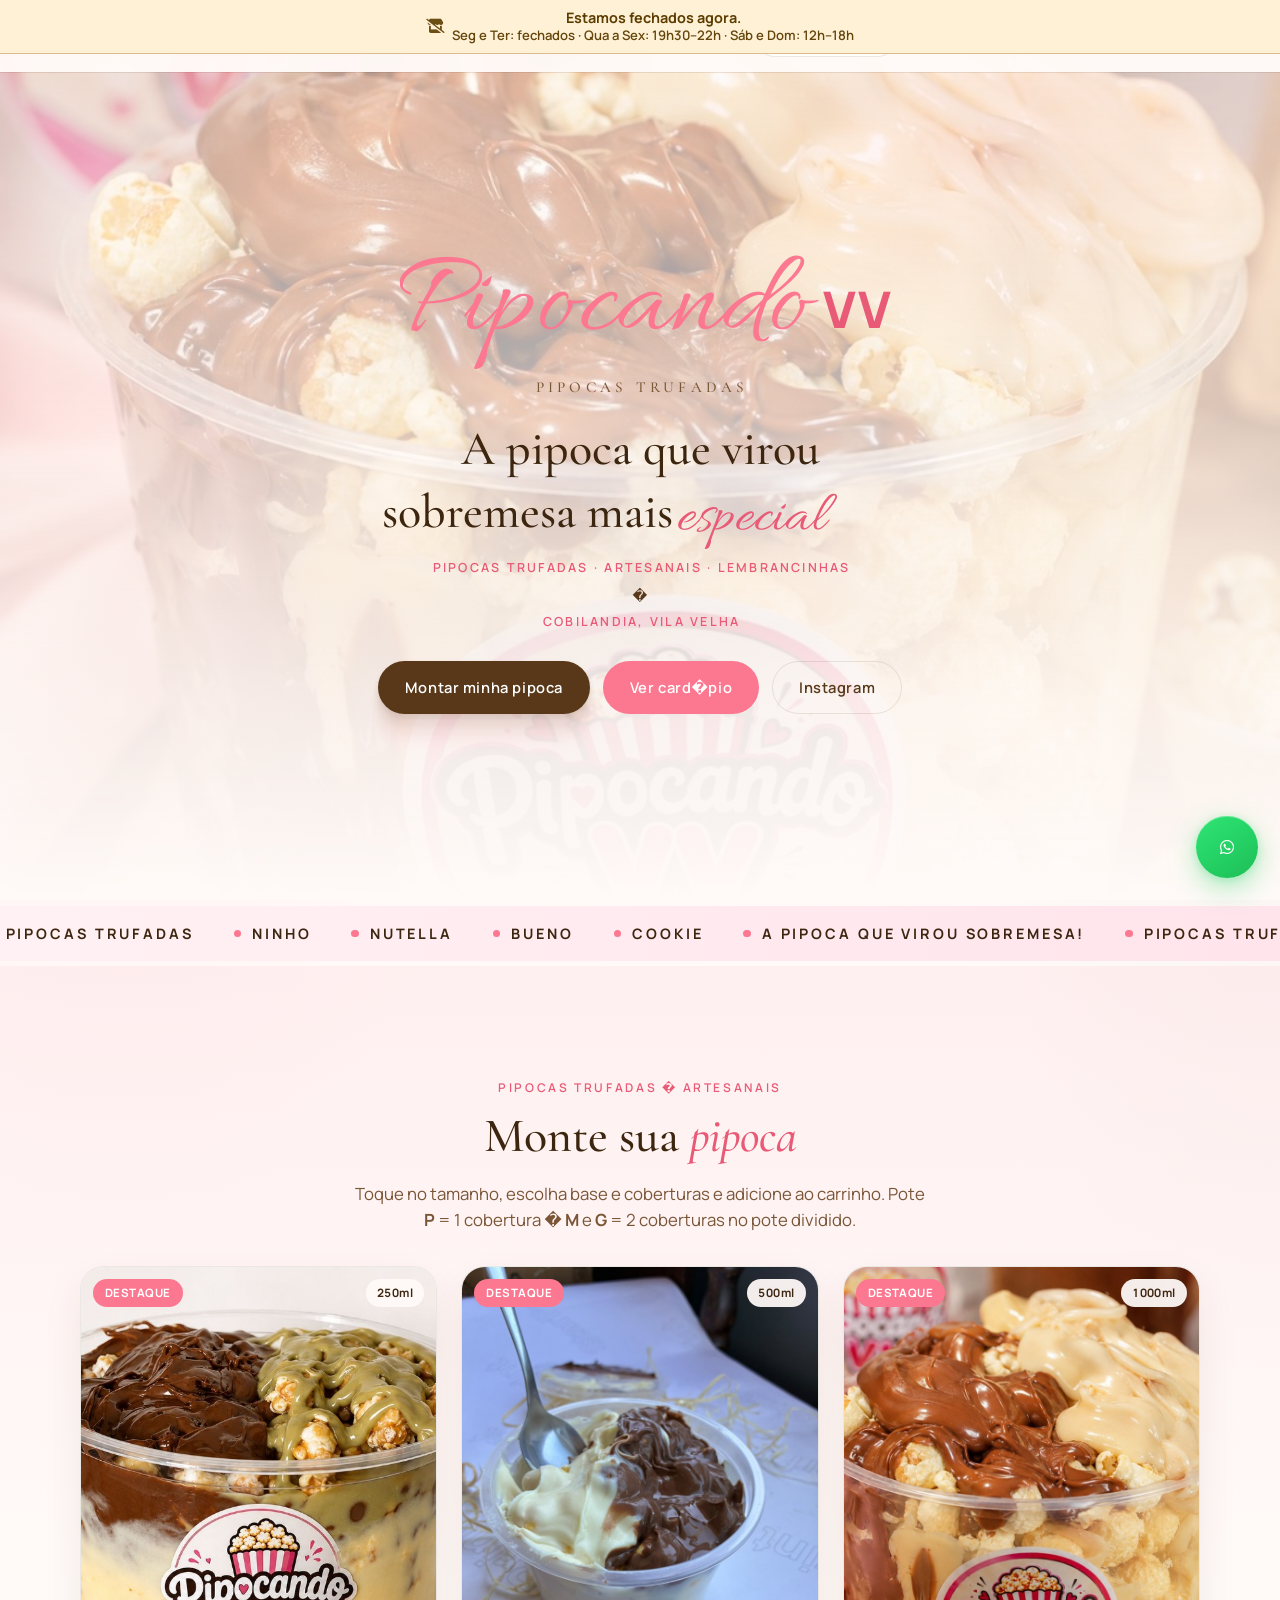
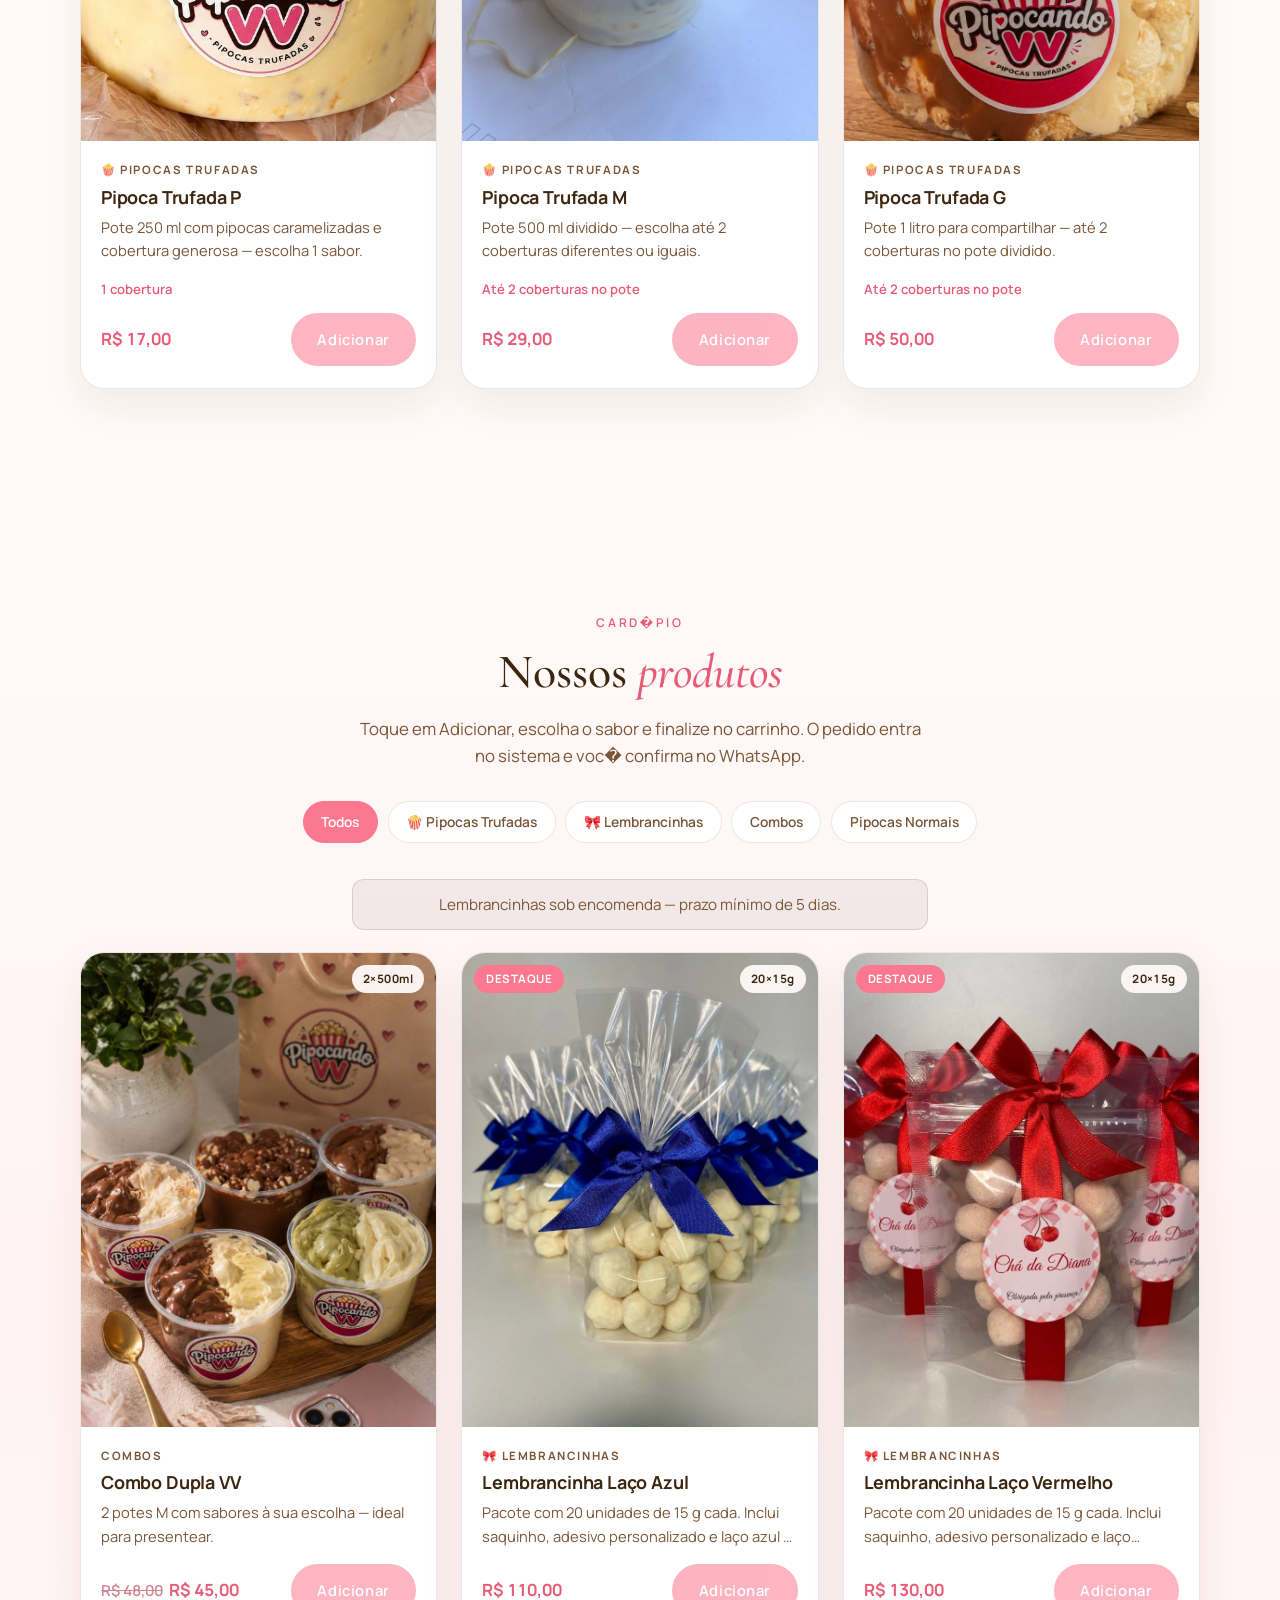
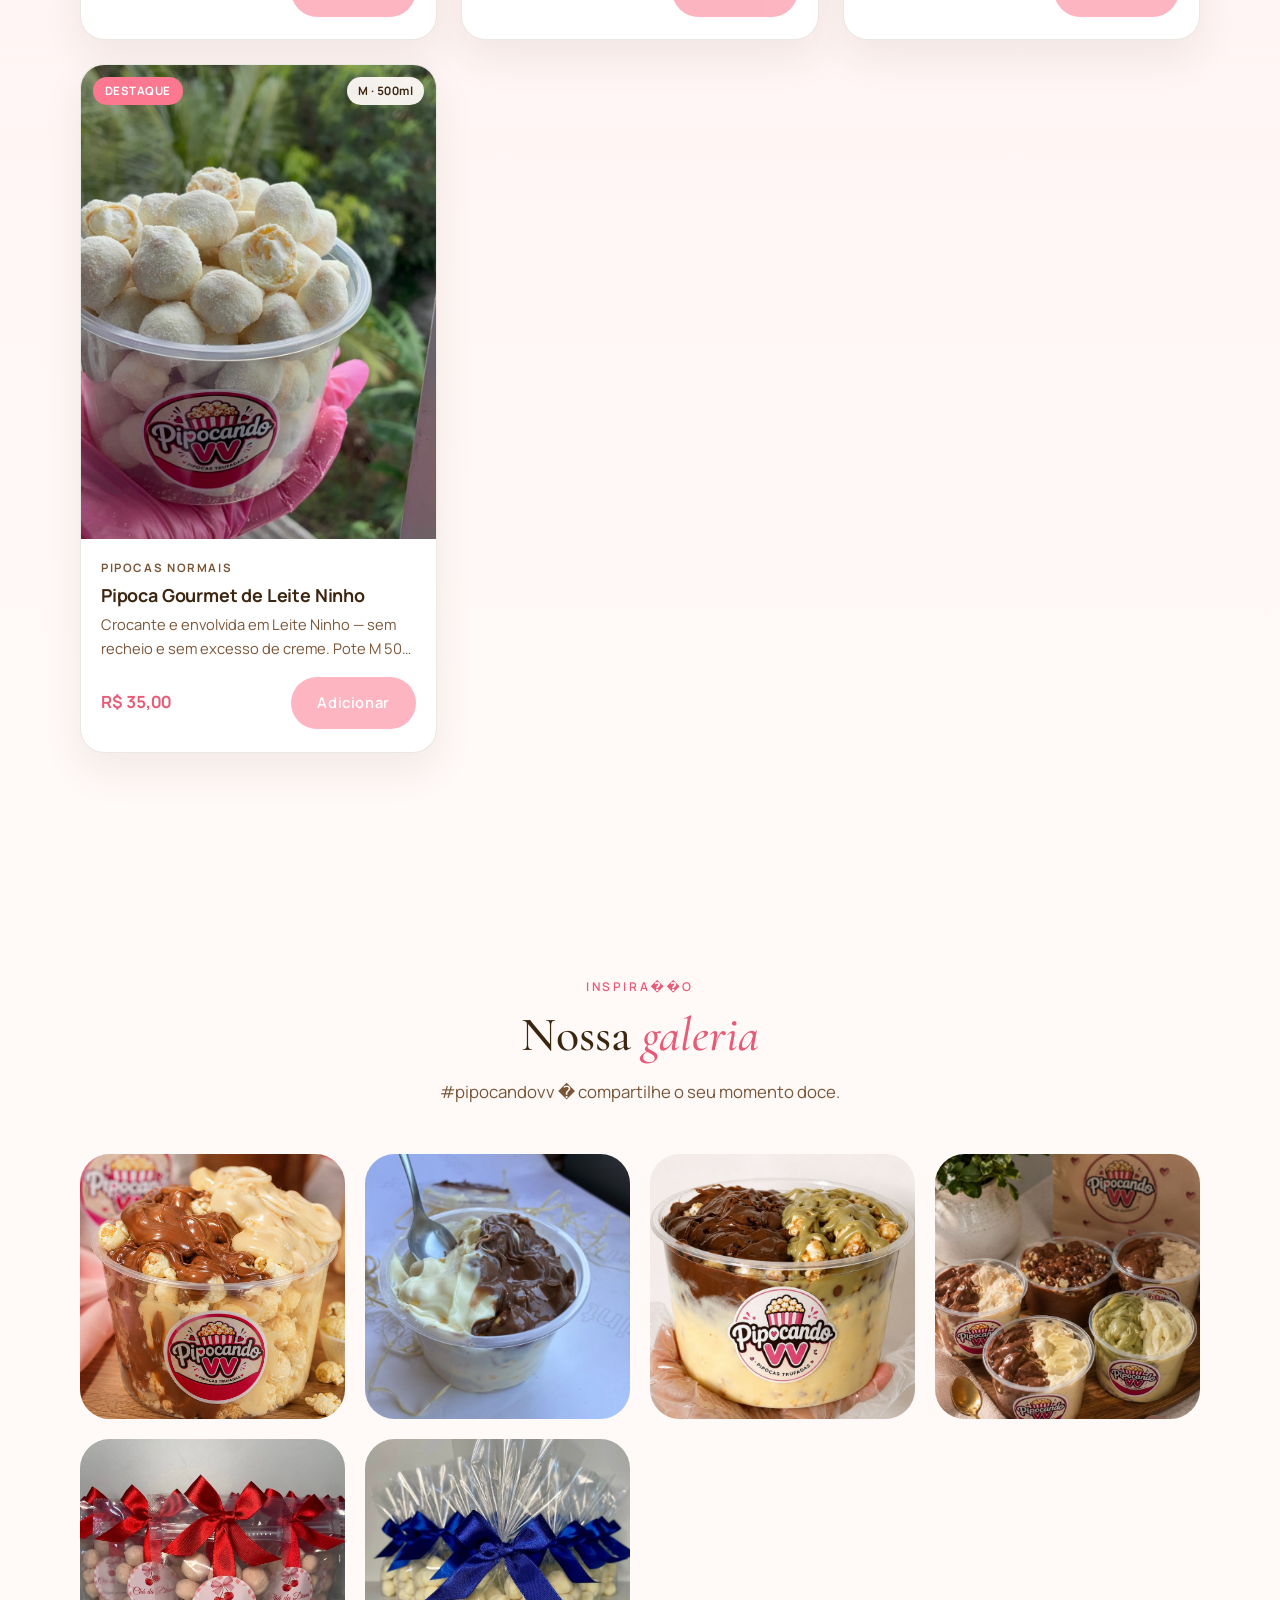
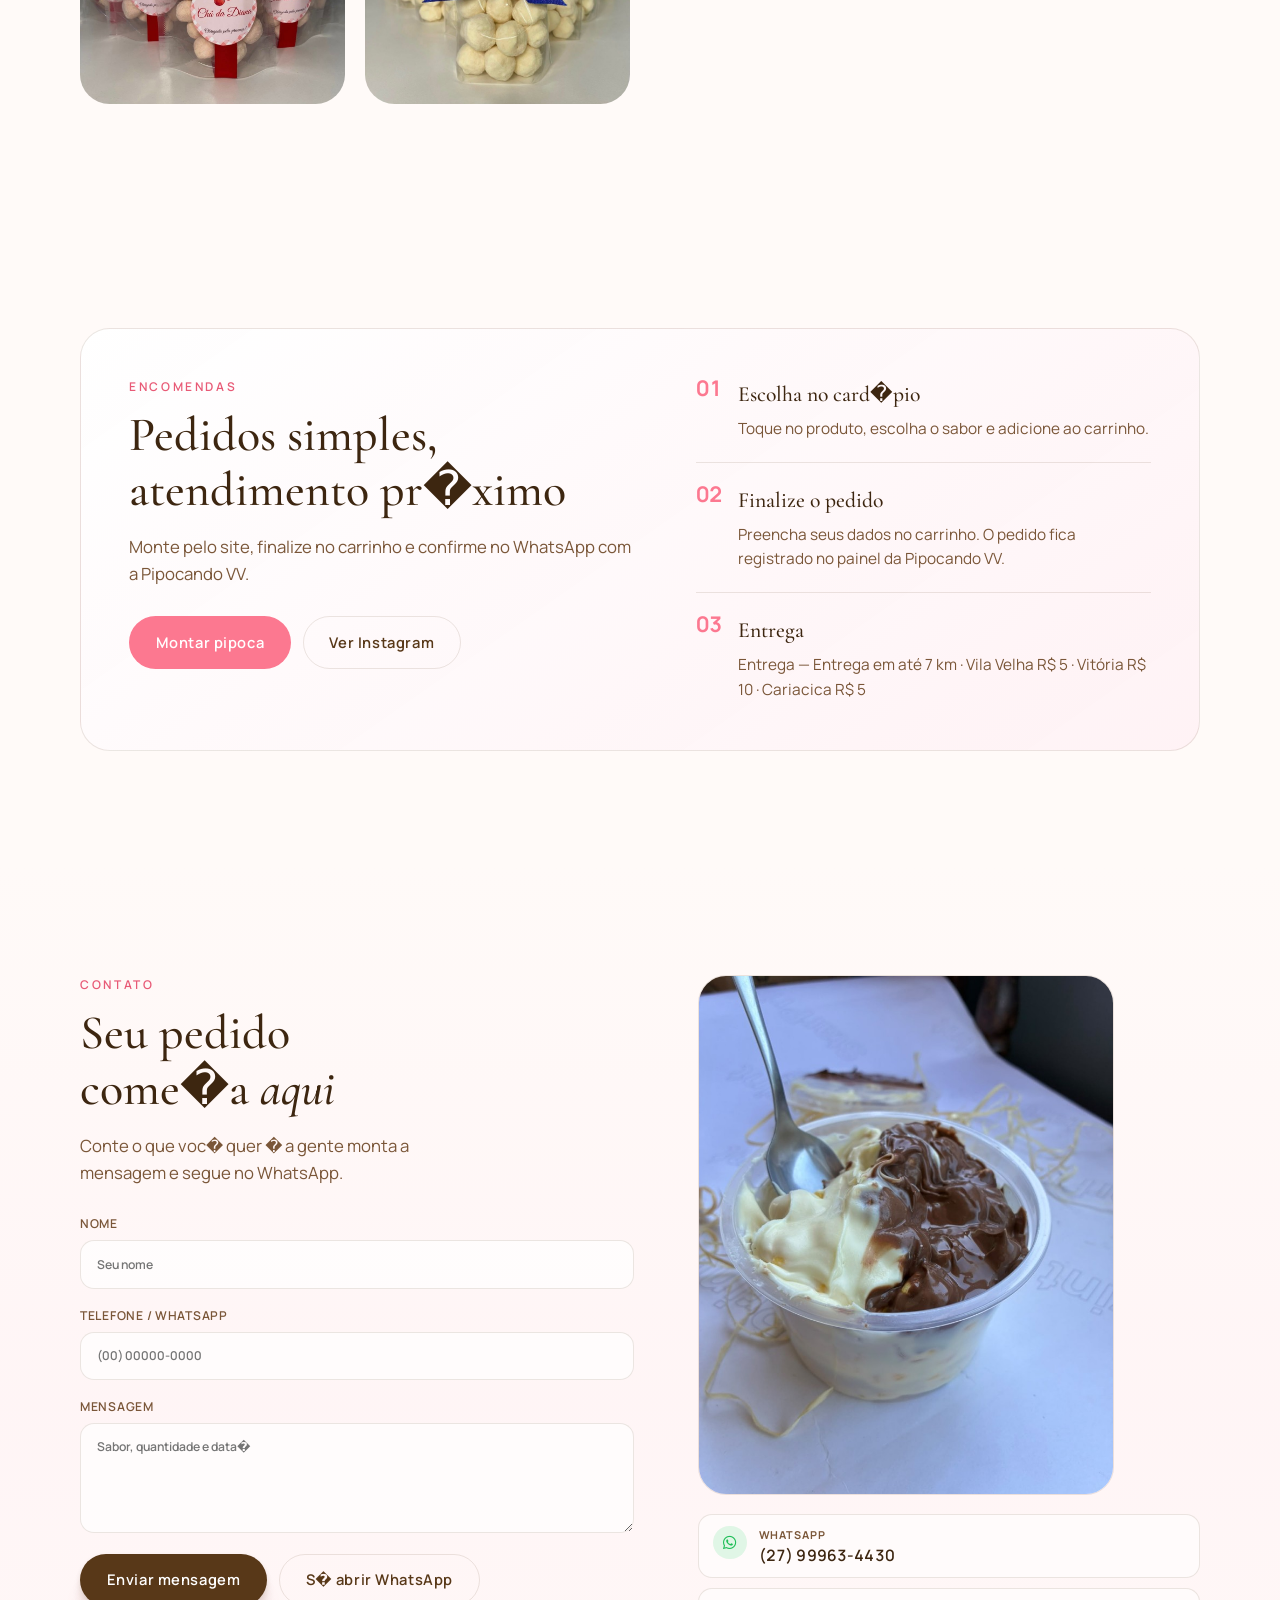
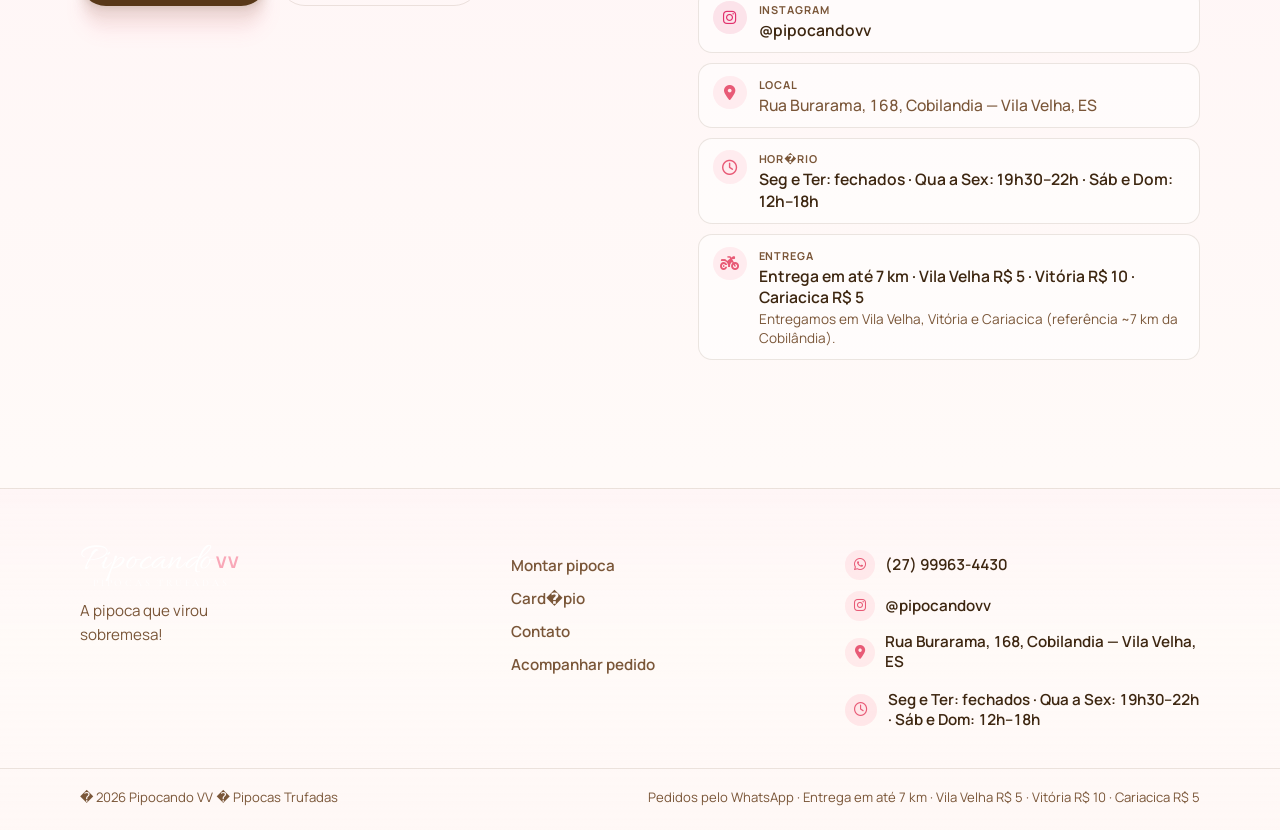
==== commit 0223f6a3: "Atualiza preco da Pipoca Trufada M de R$ 26 para R$ 29. Co-authored-by: Cursor <cursoragent@cursor.c" ====
--- a/index.html
+++ b/index.html
@@ -1,16 +1,16 @@
-﻿<!DOCTYPE html>
+<!DOCTYPE html>
 <html lang="pt-BR">
 <head>
   <meta charset="UTF-8">
   <meta name="viewport" content="width=device-width, initial-scale=1.0, viewport-fit=cover">
-  <meta name="description" content="Pipocando VV — Pipocas Trufadas artesanais. A pipoca que virou sobremesa! Peça pelo WhatsApp.">
+  <meta name="description" content="Pipocando VV � Pipocas Trufadas artesanais. A pipoca que virou sobremesa! Pe�a pelo WhatsApp.">
   <meta name="author" content="Pipocando VV">
-  <meta property="og:title" content="Pipocando VV — Pipocas Trufadas">
-  <meta property="og:description" content="A pipoca que virou sobremesa! Monte do seu jeito e peça pelo WhatsApp.">
+  <meta property="og:title" content="Pipocando VV � Pipocas Trufadas">
+  <meta property="og:description" content="A pipoca que virou sobremesa! Monte do seu jeito e pe�a pelo WhatsApp.">
   <meta property="og:url" content="https://pipocandovv.com.br/">
   <meta property="og:type" content="website">
   <link rel="canonical" href="https://pipocandovv.com.br/">
-  <title>Pipocando VV — Pipocas Trufadas</title>
+  <title>Pipocando VV � Pipocas Trufadas</title>
   <link rel="preconnect" href="https://fonts.googleapis.com">
   <link rel="preconnect" href="https://fonts.gstatic.com" crossorigin>
   <link href="https://fonts.googleapis.com/css2?family=Allura&family=Cormorant+Garamond:ital,wght@0,500;0,600;1,500&family=Manrope:wght@300;400;500;600;700&family=Playfair+Display:ital,wght@0,500;0,600;0,700;1,500&display=swap" rel="stylesheet">
@@ -32,7 +32,7 @@
       </button>
       <nav class="header__nav" id="nav-menu" aria-label="Principal">
         <a href="#pipocas-gourmet">Montar pipoca</a>
-        <a href="#produtos">Cardápio</a>
+        <a href="#produtos">Card�pio</a>
         <a href="#galeria">Galeria</a>
         <a href="#contato">Contato</a>
       </nav>
@@ -68,20 +68,20 @@
             <span class="hero__words" id="hero-words" aria-hidden="true">
               <span class="is-active">doce</span>
               <span>especial</span>
-              <span>irresistível</span>
+              <span>irresist�vel</span>
             </span>
             <span class="sr-only" id="hero-sr-word">doce</span>
           </span>
         </h1>
 
         <p class="hero__place">
-          <span id="hero-categories">Pipocas trufadas · artesanais</span>
-          · <span id="hero-place">Cobilandia, Vila Velha</span>
+          <span id="hero-categories">Pipocas trufadas � artesanais</span>
+          � <span id="hero-place">Cobilandia, Vila Velha</span>
         </p>
 
         <div class="hero__actions">
           <a class="btn btn--primary" href="#pipocas-gourmet">Montar minha pipoca</a>
-          <a class="btn btn--secondary" href="#produtos">Ver cardápio</a>
+          <a class="btn btn--secondary" href="#produtos">Ver card�pio</a>
           <a class="btn btn--ghost" id="hero-instagram" href="#" target="_blank" rel="noopener">Instagram</a>
         </div>
       </div>
@@ -96,9 +96,9 @@
     <section class="section pipocas-showcase" id="pipocas-gourmet" aria-labelledby="pipocas-title">
       <div class="container">
         <div class="products__intro is-visible">
-          <p class="section__eyebrow">Pipocas trufadas · artesanais</p>
+          <p class="section__eyebrow">Pipocas trufadas � artesanais</p>
           <h2 class="section__title" id="pipocas-title">Monte sua <em>pipoca</em></h2>
-          <p class="section__lead">Toque no tamanho, escolha base e coberturas e adicione ao carrinho. Pote <strong>P</strong> = 1 cobertura · <strong>M</strong> e <strong>G</strong> = 2 coberturas no pote dividido.</p>
+          <p class="section__lead">Toque no tamanho, escolha base e coberturas e adicione ao carrinho. Pote <strong>P</strong> = 1 cobertura � <strong>M</strong> e <strong>G</strong> = 2 coberturas no pote dividido.</p>
         </div>
         <div class="products__grid" id="pipocas-grid"></div>
       </div>
@@ -107,9 +107,9 @@
     <section class="section products" id="produtos">
       <div class="container">
         <div class="products__intro is-visible">
-          <p class="section__eyebrow">Cardápio</p>
+          <p class="section__eyebrow">Card�pio</p>
           <h2 class="section__title">Nossos <em>produtos</em></h2>
-          <p class="section__lead">Toque em Adicionar, escolha o sabor e finalize no carrinho. O pedido entra no sistema e você confirma no WhatsApp.</p>
+          <p class="section__lead">Toque em Adicionar, escolha o sabor e finalize no carrinho. O pedido entra no sistema e voc� confirma no WhatsApp.</p>
         </div>
         <div class="products__filter is-visible" id="category-filter"></div>
         <p class="products__notice" id="products-notice" hidden></p>
@@ -120,9 +120,9 @@
     <section class="section gallery" id="galeria">
       <div class="container">
         <div class="gallery__intro is-visible">
-          <p class="section__eyebrow">Inspiração</p>
+          <p class="section__eyebrow">Inspira��o</p>
           <h2 class="section__title">Nossa <em>galeria</em></h2>
-          <p class="section__lead">#pipocandovv — compartilhe o seu momento doce.</p>
+          <p class="section__lead">#pipocandovv � compartilhe o seu momento doce.</p>
         </div>
         <div class="gallery__grid" id="gallery-grid"></div>
       </div>
@@ -132,7 +132,7 @@
       <div class="container order__panel is-visible">
         <div class="order__copy">
           <p class="section__eyebrow">Encomendas</p>
-          <h2 class="section__title">Pedidos simples, atendimento próximo</h2>
+          <h2 class="section__title">Pedidos simples, atendimento pr�ximo</h2>
           <p class="section__lead">Monte pelo site, finalize no carrinho e confirme no WhatsApp com a Pipocando VV.</p>
           <div class="order__cta">
             <a class="btn btn--secondary" href="#pipocas-gourmet">Montar pipoca</a>
@@ -143,7 +143,7 @@
           <li>
             <span>01</span>
             <div>
-              <h3>Escolha no cardápio</h3>
+              <h3>Escolha no card�pio</h3>
               <p>Toque no produto, escolha o sabor e adicione ao carrinho.</p>
             </div>
           </li>
@@ -158,7 +158,7 @@
             <span>03</span>
             <div>
               <h3>Entrega</h3>
-              <p id="order-pickup">Entrega — Vila Velha R$ 5 · Vitória R$ 10 · Cariacica R$ 5</p>
+              <p id="order-pickup">Entrega � Vila Velha R$ 5 � Vit�ria R$ 10 � Cariacica R$ 5</p>
             </div>
           </li>
         </ol>
@@ -169,16 +169,16 @@
       <div class="container contact__grid is-visible">
         <div class="contact__copy">
           <p class="section__eyebrow">Contato</p>
-          <h2 class="section__title">Seu pedido começa <em>aqui</em></h2>
-          <p class="section__lead">Conte o que você quer — a gente monta a mensagem e segue no WhatsApp.</p>
+          <h2 class="section__title">Seu pedido come�a <em>aqui</em></h2>
+          <p class="section__lead">Conte o que voc� quer � a gente monta a mensagem e segue no WhatsApp.</p>
 
           <form class="contact__form" id="contact-form">
             <label>Nome<input name="name" required minlength="2" placeholder="Seu nome" autocomplete="name"></label>
             <label>Telefone / WhatsApp<input name="phone" id="contact-phone" type="tel" required minlength="14" maxlength="15" placeholder="(00) 00000-0000" inputmode="numeric" autocomplete="tel"></label>
-            <label>Mensagem<textarea name="message" required minlength="5" rows="4" placeholder="Sabor, quantidade e data…"></textarea></label>
+            <label>Mensagem<textarea name="message" required minlength="5" rows="4" placeholder="Sabor, quantidade e data�"></textarea></label>
             <div class="contact__actions">
               <button class="btn btn--primary" type="submit">Enviar mensagem</button>
-              <a class="btn btn--ghost" id="contact-whatsapp-cta" href="#" target="_blank" rel="noopener">Só abrir WhatsApp</a>
+              <a class="btn btn--ghost" id="contact-whatsapp-cta" href="#" target="_blank" rel="noopener">S� abrir WhatsApp</a>
             </div>
             <p class="contact__feedback contact__feedback--ok" id="contact-ok" hidden>Mensagem pronta. Vamos te redirecionar ao WhatsApp.</p>
           </form>
@@ -207,22 +207,22 @@
               <i class="fa-solid fa-location-dot" aria-hidden="true"></i>
               <span>
                 <small>Local</small>
-                <strong id="contact-address-text">Rua Burarama, 168, Cobilandia — Vila Velha, ES</strong>
+                <strong id="contact-address-text">Rua Burarama, 168, Cobilandia � Vila Velha, ES</strong>
               </span>
             </a>
-            <div class="contact__delivery" id="contact-hours-wrap" aria-label="Horário de funcionamento">
+            <div class="contact__delivery" id="contact-hours-wrap" aria-label="Hor�rio de funcionamento">
               <i class="fa-regular fa-clock" aria-hidden="true"></i>
               <span>
-                <small>Horário</small>
-                <strong id="contact-hours-text">Seg e Ter: fechados · Qua a Sex: 19h30–22h · Sáb e Dom: 12h–18h</strong>
+                <small>Hor�rio</small>
+                <strong id="contact-hours-text">Seg e Ter: fechados � Qua a Sex: 19h30�22h � S�b e Dom: 12h�18h</strong>
               </span>
             </div>
             <div class="contact__delivery" aria-label="Taxa de entrega">
               <i class="fa-solid fa-motorcycle" aria-hidden="true"></i>
               <span>
                 <small>Entrega</small>
-                <strong id="contact-delivery-fee">Entrega em até 7 km · Vila Velha R$ 5 · Vitória R$ 10 · Cariacica R$ 5</strong>
-                <em id="contact-delivery-note">Raio a partir da Cobilândia · taxa confirmada no WhatsApp</em>
+                <strong id="contact-delivery-fee">Entrega em at� 7 km � Vila Velha R$ 5 � Vit�ria R$ 10 � Cariacica R$ 5</strong>
+                <em id="contact-delivery-note">Raio a partir da Cobil�ndia � taxa confirmada no WhatsApp</em>
               </span>
             </div>
           </div>
@@ -243,9 +243,9 @@
         <p class="footer__tagline" id="footer-tagline">A pipoca que virou sobremesa!</p>
       </div>
 
-      <nav class="footer__nav" aria-label="Rodapé">
+      <nav class="footer__nav" aria-label="Rodap�">
         <a href="#pipocas-gourmet">Montar pipoca</a>
-        <a href="#produtos">Cardápio</a>
+        <a href="#produtos">Card�pio</a>
         <a href="#contato">Contato</a>
         <a href="#" id="footer-track-order">Acompanhar pedido</a>
       </nav>
@@ -261,19 +261,19 @@
         </a>
         <a id="footer-place" href="#" target="_blank" rel="noopener">
           <i class="fa-solid fa-location-dot" aria-hidden="true"></i>
-          <span>Rua Burarama, 168, Cobilandia — Vila Velha, ES</span>
+          <span>Rua Burarama, 168, Cobilandia � Vila Velha, ES</span>
         </a>
         <p class="footer__hours" id="footer-hours">
           <i class="fa-regular fa-clock" aria-hidden="true"></i>
-          <span>Seg e Ter: fechados · Qua a Sex: 19h30–22h · Sáb e Dom: 12h–18h</span>
+          <span>Seg e Ter: fechados � Qua a Sex: 19h30�22h � S�b e Dom: 12h�18h</span>
         </p>
       </div>
     </div>
 
     <div class="footer__bottom">
       <div class="container footer__bottom-inner">
-        <p>© <span id="footer-year"></span> Pipocando VV — Pipocas Trufadas</p>
-        <p id="footer-delivery">Pedidos pelo WhatsApp · Entrega em até 7 km · Vila Velha R$ 5 · Vitória R$ 10 · Cariacica R$ 5</p>
+        <p>� <span id="footer-year"></span> Pipocando VV � Pipocas Trufadas</p>
+        <p id="footer-delivery">Pedidos pelo WhatsApp � Entrega em at� 7 km � Vila Velha R$ 5 � Vit�ria R$ 10 � Cariacica R$ 5</p>
       </div>
     </div>
   </footer>
@@ -284,14 +284,14 @@
       <div class="order-tracker__body">
         <p class="order-tracker__eyebrow">Acompanhe seu pedido</p>
         <p class="order-tracker__status" id="order-tracker-status">Sendo preparado</p>
-        <p class="order-tracker__hint" id="order-tracker-hint">Suas pipocas estão sendo preparadas com carinho.</p>
+        <p class="order-tracker__hint" id="order-tracker-hint">Suas pipocas est�o sendo preparadas com carinho.</p>
         <p class="order-tracker__number" id="order-tracker-number">#PED-2026-001</p>
       </div>
-      <button type="button" class="order-tracker__close" id="order-tracker-close" aria-label="Minimizar">×</button>
+      <button type="button" class="order-tracker__close" id="order-tracker-close" aria-label="Minimizar">�</button>
     </div>
   </aside>
 
-  <a class="whatsapp-float" id="whatsapp-float" href="#" target="_blank" rel="noopener" aria-label="Dúvidas no WhatsApp">
+  <a class="whatsapp-float" id="whatsapp-float" href="#" target="_blank" rel="noopener" aria-label="D�vidas no WhatsApp">
     <i class="fab fa-whatsapp"></i>
   </a>
 
@@ -304,7 +304,7 @@
           <h2 class="cart-drawer__title">Carrinho</h2>
           <p class="cart-drawer__subtitle" id="cart-subtitle">Nenhum item ainda</p>
         </div>
-        <button type="button" class="cart-drawer__close" id="cart-close" aria-label="Fechar">×</button>
+        <button type="button" class="cart-drawer__close" id="cart-close" aria-label="Fechar">�</button>
       </header>
       <div class="cart-drawer__body" id="cart-items"></div>
       <footer class="cart-drawer__foot">
@@ -314,7 +314,7 @@
         </div>
         <div class="cart-drawer__discount" id="cart-discount-row" hidden>
           <span>Desconto <em id="cart-coupon-label"></em></span>
-          <strong id="cart-discount">− R$ 0,00</strong>
+          <strong id="cart-discount">- R$ 0,00</strong>
         </div>
         <div class="cart-drawer__delivery-fee" id="cart-delivery-row" hidden>
           <span>Entrega <em id="cart-delivery-city"></em></span>
@@ -341,7 +341,7 @@
               <span class="cart-zone__fee">R$ 5</span>
             </button>
             <button type="button" class="cart-zone" data-city="vitoria" aria-pressed="false">
-              <span class="cart-zone__name">Vitória</span>
+              <span class="cart-zone__name">Vit�ria</span>
               <span class="cart-zone__fee">R$ 10</span>
             </button>
             <button type="button" class="cart-zone" data-city="cariacica" aria-pressed="false">
@@ -364,8 +364,8 @@
                 <input type="text" id="cart-cep" placeholder="00000-000" inputmode="numeric" autocomplete="postal-code" maxlength="9">
               </label>
               <label class="order-field" for="cart-number">
-                Número *
-                <input type="text" id="cart-number" placeholder="Nº" inputmode="numeric" autocomplete="address-line2" maxlength="20">
+                N�mero *
+                <input type="text" id="cart-number" placeholder="N�" inputmode="numeric" autocomplete="address-line2" maxlength="20">
               </label>
             </div>
             <label class="order-field" for="cart-street">
@@ -378,10 +378,10 @@
             </label>
             <label class="order-field" for="cart-complement">
               Complemento
-              <input type="text" id="cart-complement" placeholder="Apto, bloco, referência (opcional)" maxlength="80">
+              <input type="text" id="cart-complement" placeholder="Apto, bloco, refer�ncia (opcional)" maxlength="80">
             </label>
             <input type="hidden" id="cart-address" value="">
-            <p class="cart-address__hint" id="cart-address-hint">Digite o CEP para buscar rua e bairro — falta só o número.</p>
+            <p class="cart-address__hint" id="cart-address-hint">Digite o CEP para buscar rua e bairro � falta s� o n�mero.</p>
             <div class="cart-distance-box" id="cart-distance-box" hidden>
               <p class="cart-distance" id="cart-distance"></p>
               <div class="cart-distance__actions" id="cart-distance-actions" hidden>
@@ -401,7 +401,7 @@
                 <input type="radio" name="cart-payment" value="pix" id="cart-payment-pix" checked>
                 <span>
                   <strong>Pix</strong>
-                  <small>Pagamento instantâneo</small>
+                  <small>Pagamento instant�neo</small>
                 </span>
               </label>
               <label class="payment__option">
@@ -414,8 +414,8 @@
               <label class="payment__option">
                 <input type="radio" name="cart-payment" value="cartao" id="cart-payment-cartao">
                 <span>
-                  <strong>Cartão</strong>
-                  <small>Link de crédito · repasse da taxa</small>
+                  <strong>Cart�o</strong>
+                  <small>Link de cr�dito � repasse da taxa</small>
                 </span>
               </label>
             </div>
@@ -430,7 +430,7 @@
               </p>
             </div>
             <p class="payment__note" id="cart-payment-card-note" hidden>
-              No cartão de crédito, a taxa da operadora é repassada ao cliente.
+              No cart�o de cr�dito, a taxa da operadora � repassada ao cliente.
             </p>
           </div>
           <p class="cart-drawer__error" id="cart-error" hidden></p>
@@ -438,7 +438,7 @@
         </div>
         <div class="cart-drawer__actions">
           <button type="button" class="btn btn--ghost" id="cart-continue">Continuar comprando</button>
-          <a class="btn btn--ghost" id="cart-go-menu" href="#produtos" hidden>Ver cardápio</a>
+          <a class="btn btn--ghost" id="cart-go-menu" href="#produtos" hidden>Ver card�pio</a>
         </div>
       </footer>
     </aside>
@@ -448,8 +448,8 @@
     <button type="button" class="order-lightbox__backdrop" id="lightbox-backdrop" aria-label="Fechar"></button>
     <div class="order-lightbox__panel order-lightbox__panel--product">
       <div class="order-lightbox__handle" aria-hidden="true"></div>
-      <button type="button" class="order-lightbox__close" id="lightbox-close" aria-label="Fechar">×</button>
-      <button type="button" class="order-lightbox__media" id="lightbox-media" aria-label="Ver opções do produto">
+      <button type="button" class="order-lightbox__close" id="lightbox-close" aria-label="Fechar">�</button>
+      <button type="button" class="order-lightbox__media" id="lightbox-media" aria-label="Ver op��es do produto">
         <img id="lightbox-img" src="" alt="">
       </button>
       <div class="order-lightbox__intro">
@@ -462,8 +462,8 @@
           <p class="order-lightbox__desc" id="lightbox-desc"></p>
           <div id="lightbox-flavors" hidden></div>
           <label class="order-field order-field--notes">
-            Observações
-            <textarea id="lightbox-notes" rows="2" maxlength="240" placeholder="Ex: Pouco doce, sem cobertura, bem gelado…"></textarea>
+            Observa��es
+            <textarea id="lightbox-notes" rows="2" maxlength="240" placeholder="Ex: Pouco doce, sem cobertura, bem gelado�"></textarea>
           </label>
         </div>
         <div class="order-lightbox__actions">
@@ -472,7 +472,7 @@
             <div class="order-qty-row">
               <span class="order-qty-row__label">Quantidade</span>
               <div class="qty-stepper" id="lightbox-qty-stepper">
-                <button type="button" class="qty-stepper__btn" id="lightbox-qty-minus" aria-label="Diminuir">−</button>
+                <button type="button" class="qty-stepper__btn" id="lightbox-qty-minus" aria-label="Diminuir">-</button>
                 <span class="qty-stepper__value" id="lightbox-qty-value">1</span>
                 <button type="button" class="qty-stepper__btn qty-stepper__btn--plus" id="lightbox-qty-plus" aria-label="Aumentar">+</button>
               </div>
@@ -493,7 +493,7 @@
   <script src="js/pipoca-config.js?v=5"></script>
   <script src="js/default-data.js?v=9"></script>
   <script src="js/product-photos.js?v=3"></script>
-  <script src="js/storage.js?v=24"></script>
+  <script src="js/storage.js?v=25"></script>
   <script src="js/delivery-zones.js?v=8"></script>
   <script src="js/cart-shared.js?v=8"></script>
   <script src="script.js?v=45"></script>
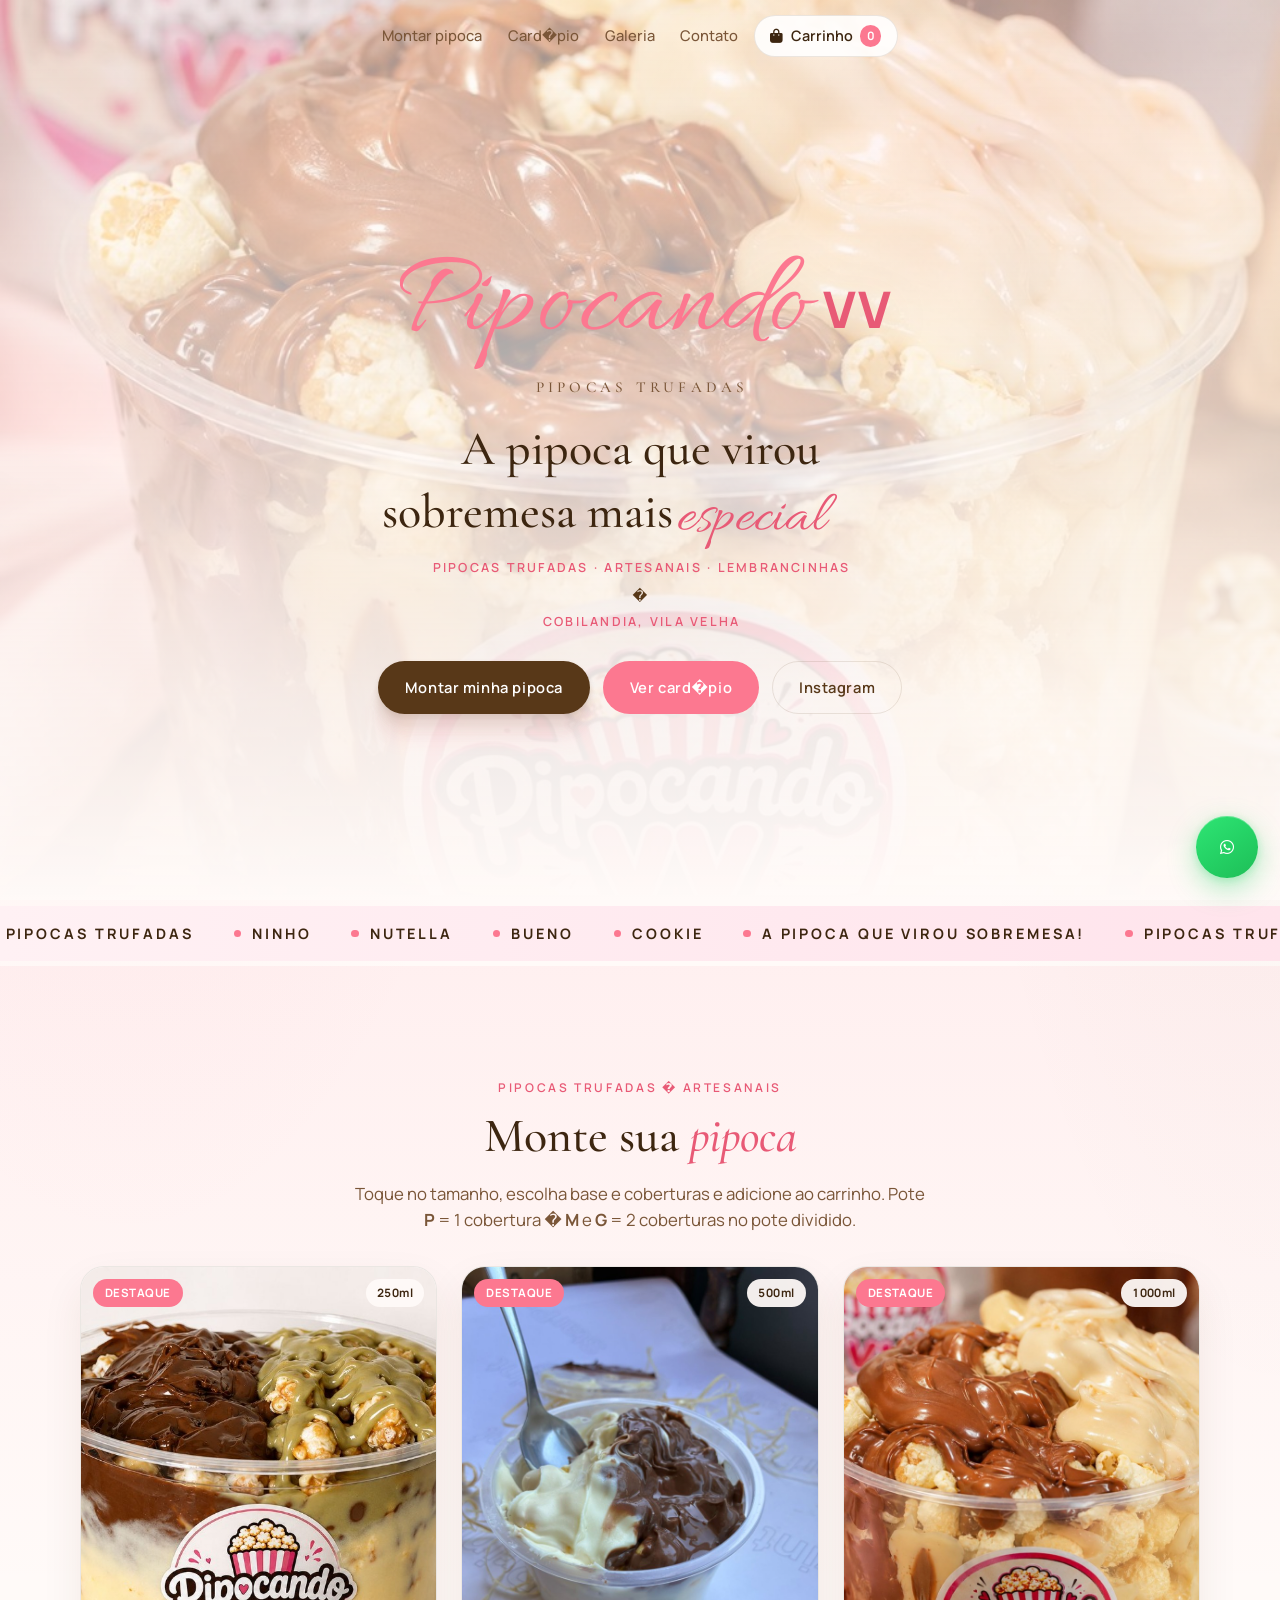
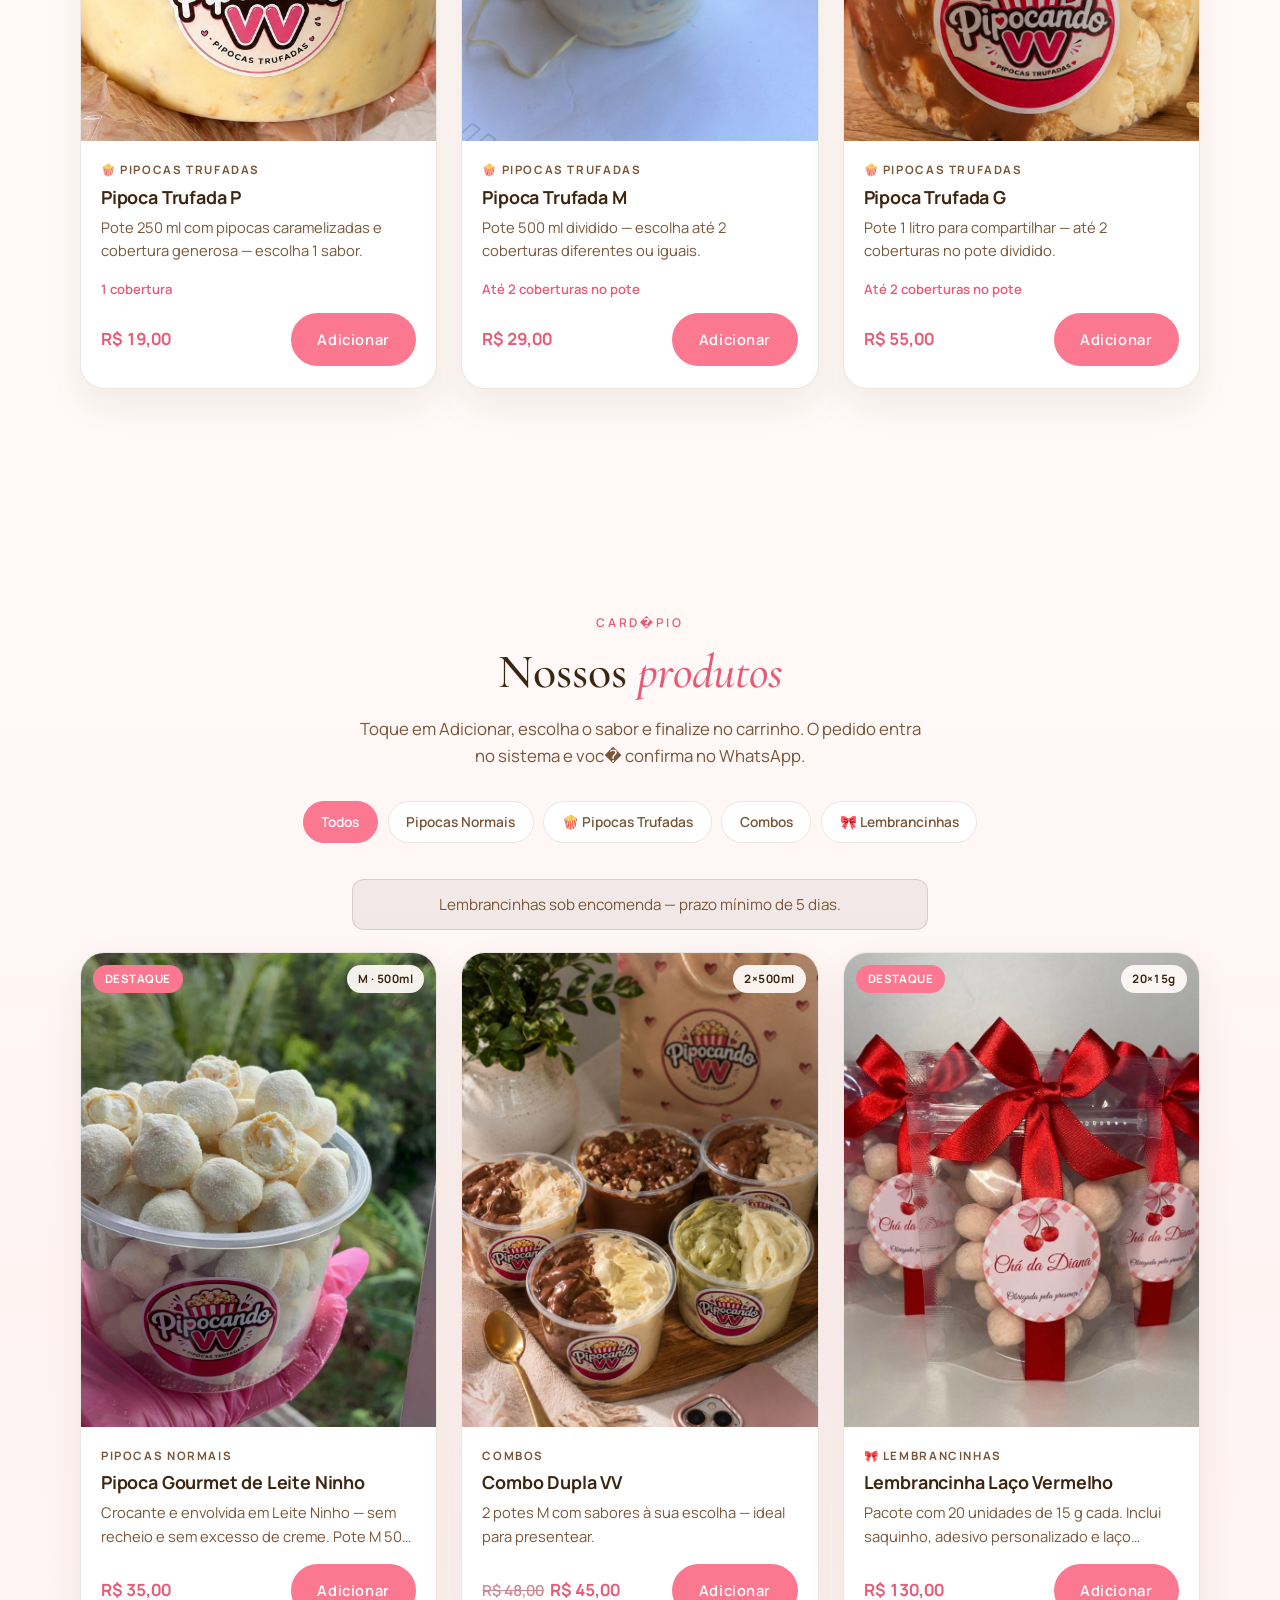
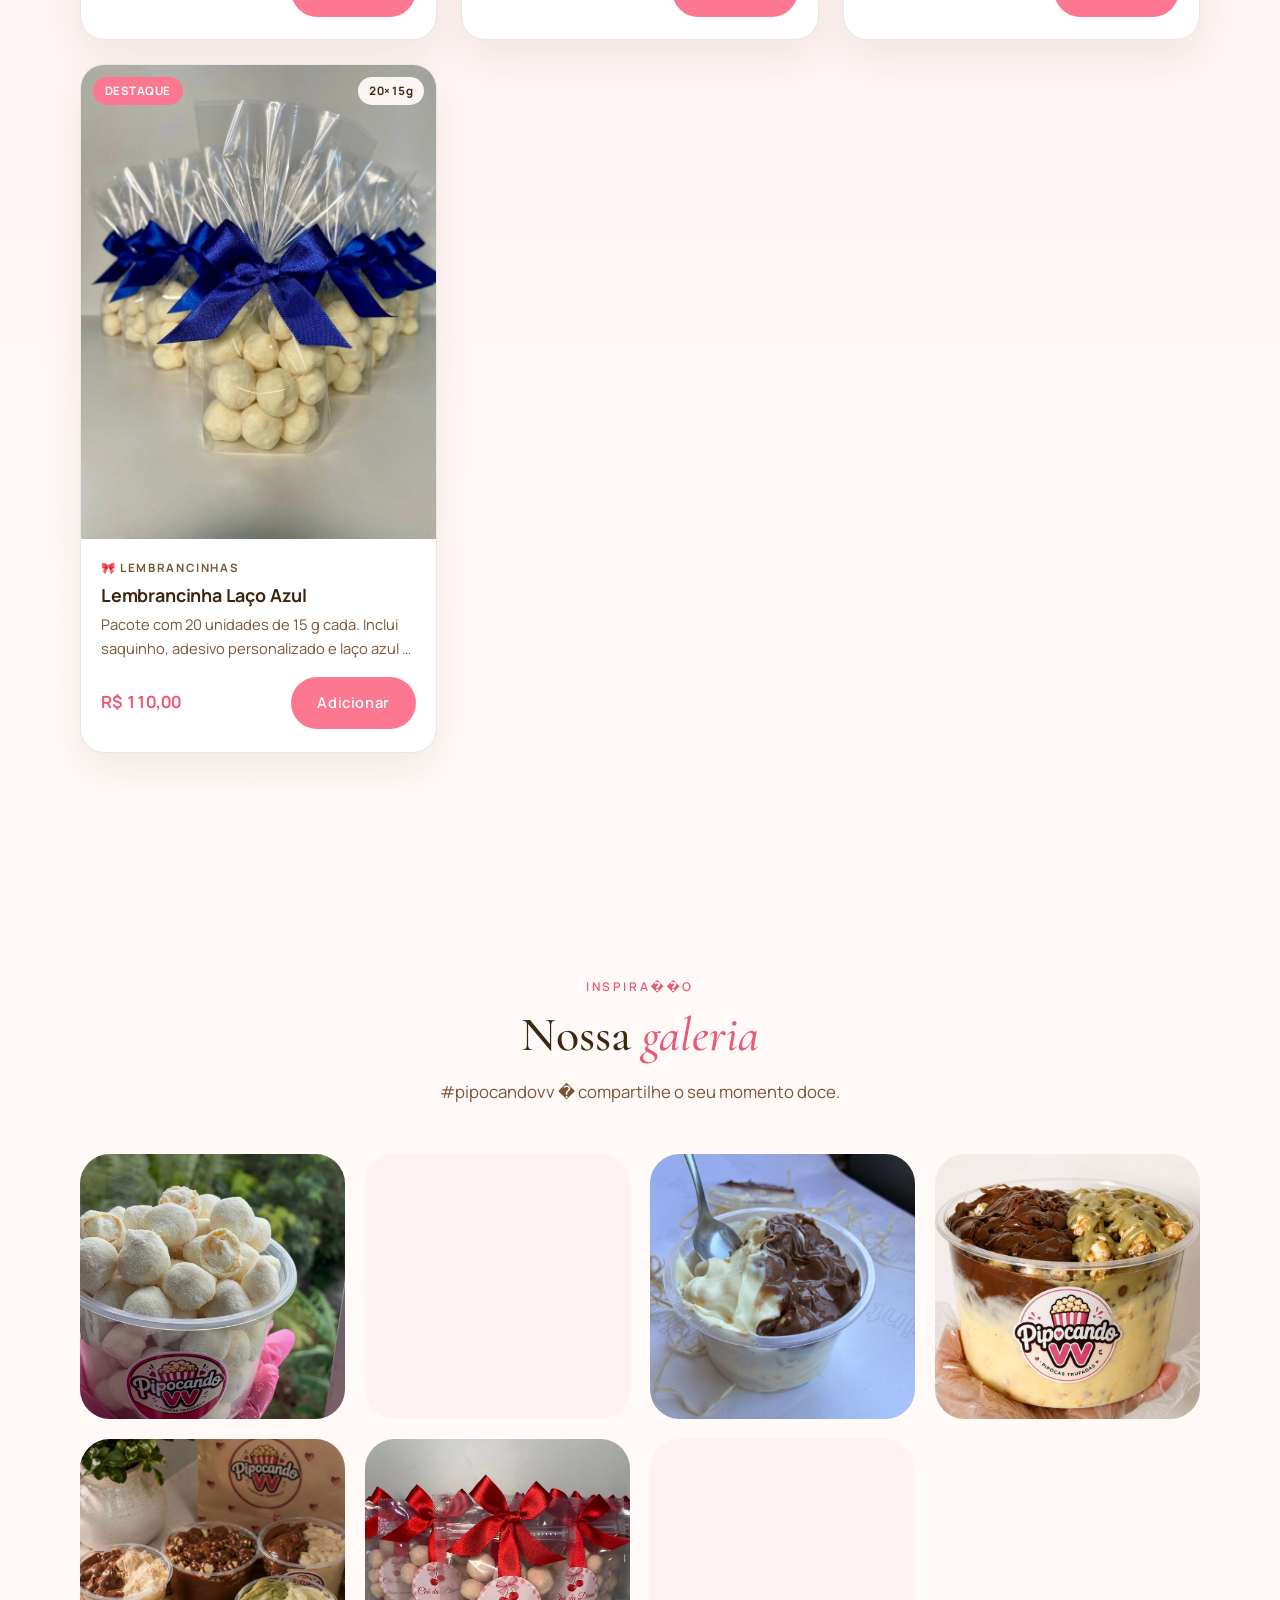
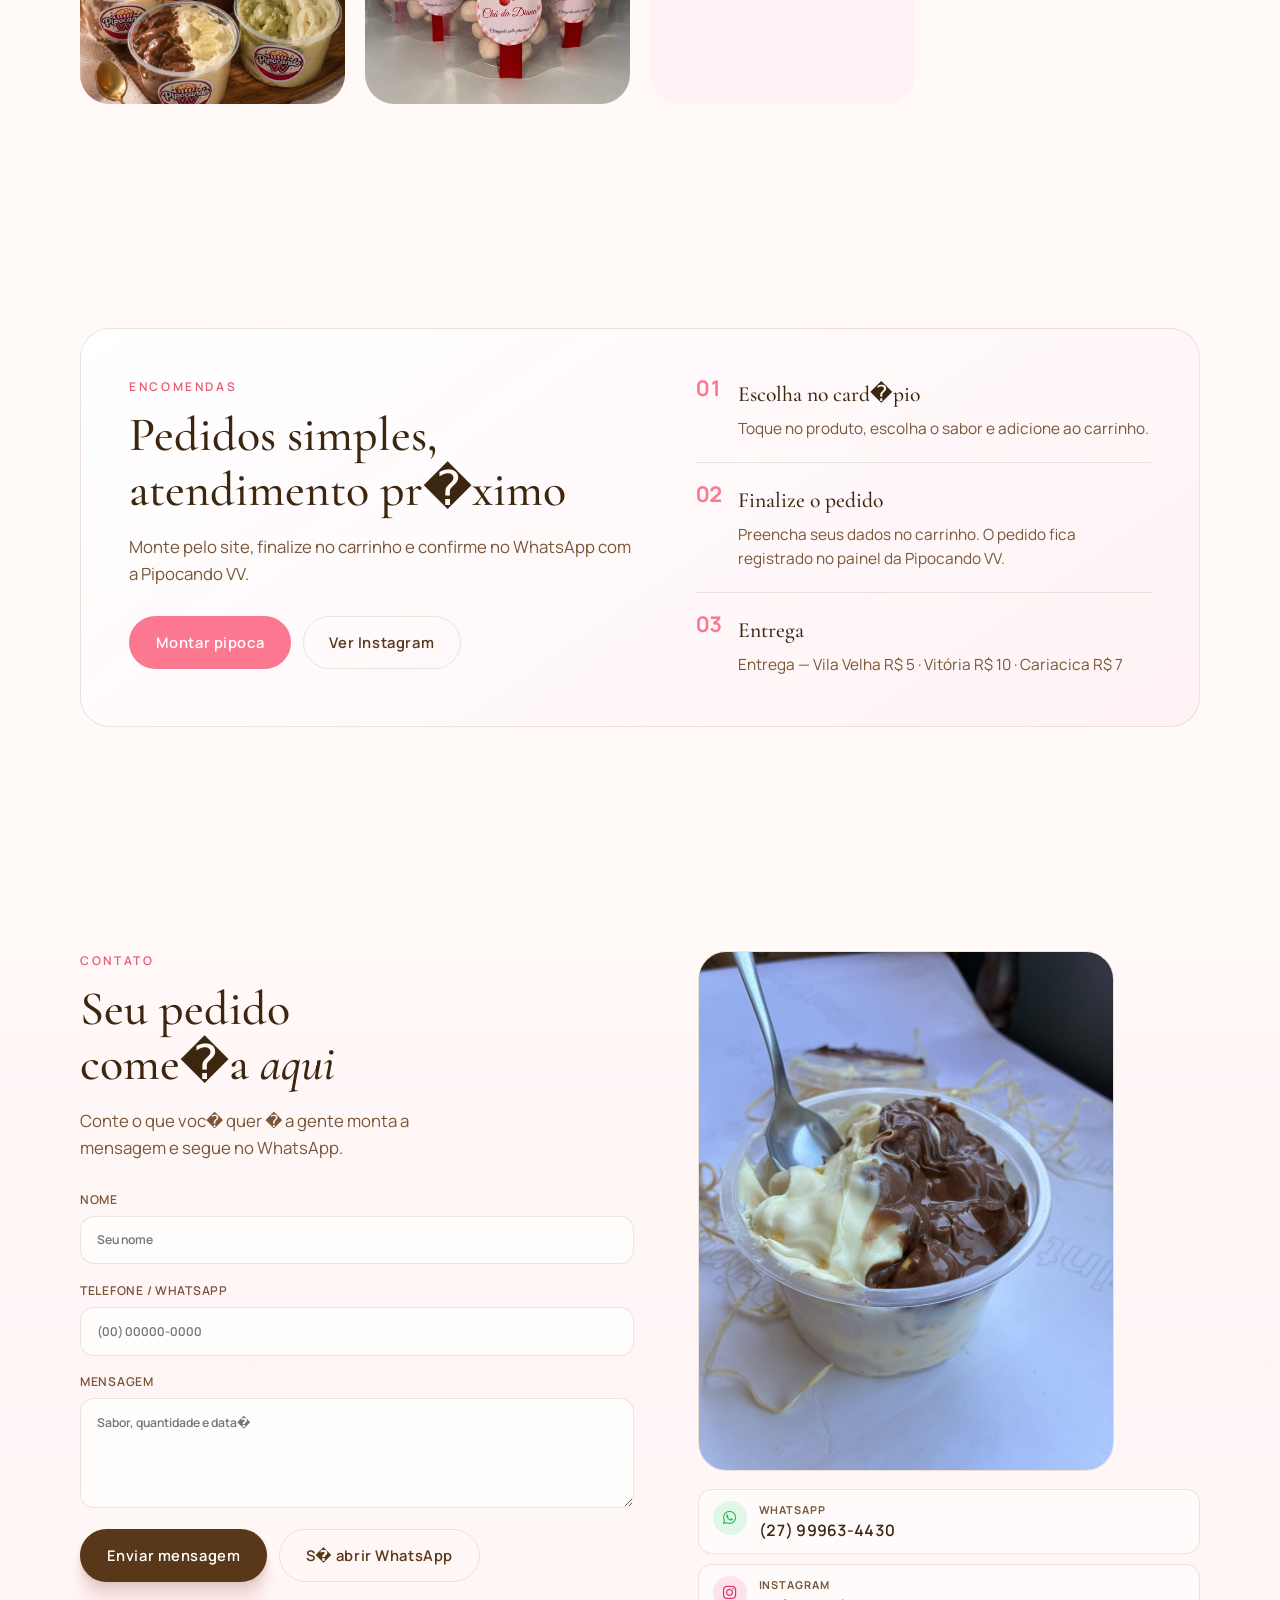
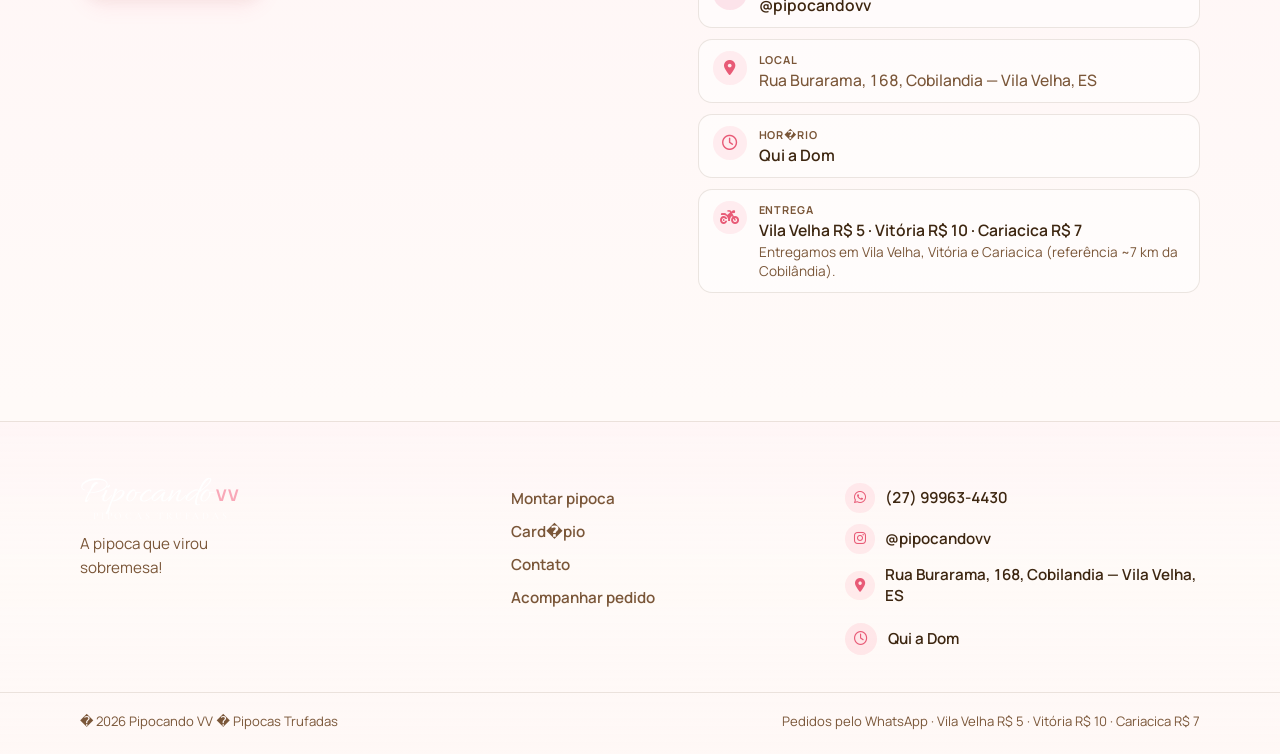
==== commit 137c21dc: "Recoloca Pipoca Ninho em primeiro no cardapio e evita sumir ao republicar. Co-authored-by: Cursor <c" ====
--- a/index.html
+++ b/index.html
@@ -493,7 +493,7 @@
   <script src="js/pipoca-config.js?v=5"></script>
   <script src="js/default-data.js?v=9"></script>
   <script src="js/product-photos.js?v=3"></script>
-  <script src="js/storage.js?v=25"></script>
+  <script src="js/storage.js?v=26"></script>
   <script src="js/delivery-zones.js?v=8"></script>
   <script src="js/cart-shared.js?v=8"></script>
   <script src="script.js?v=45"></script>
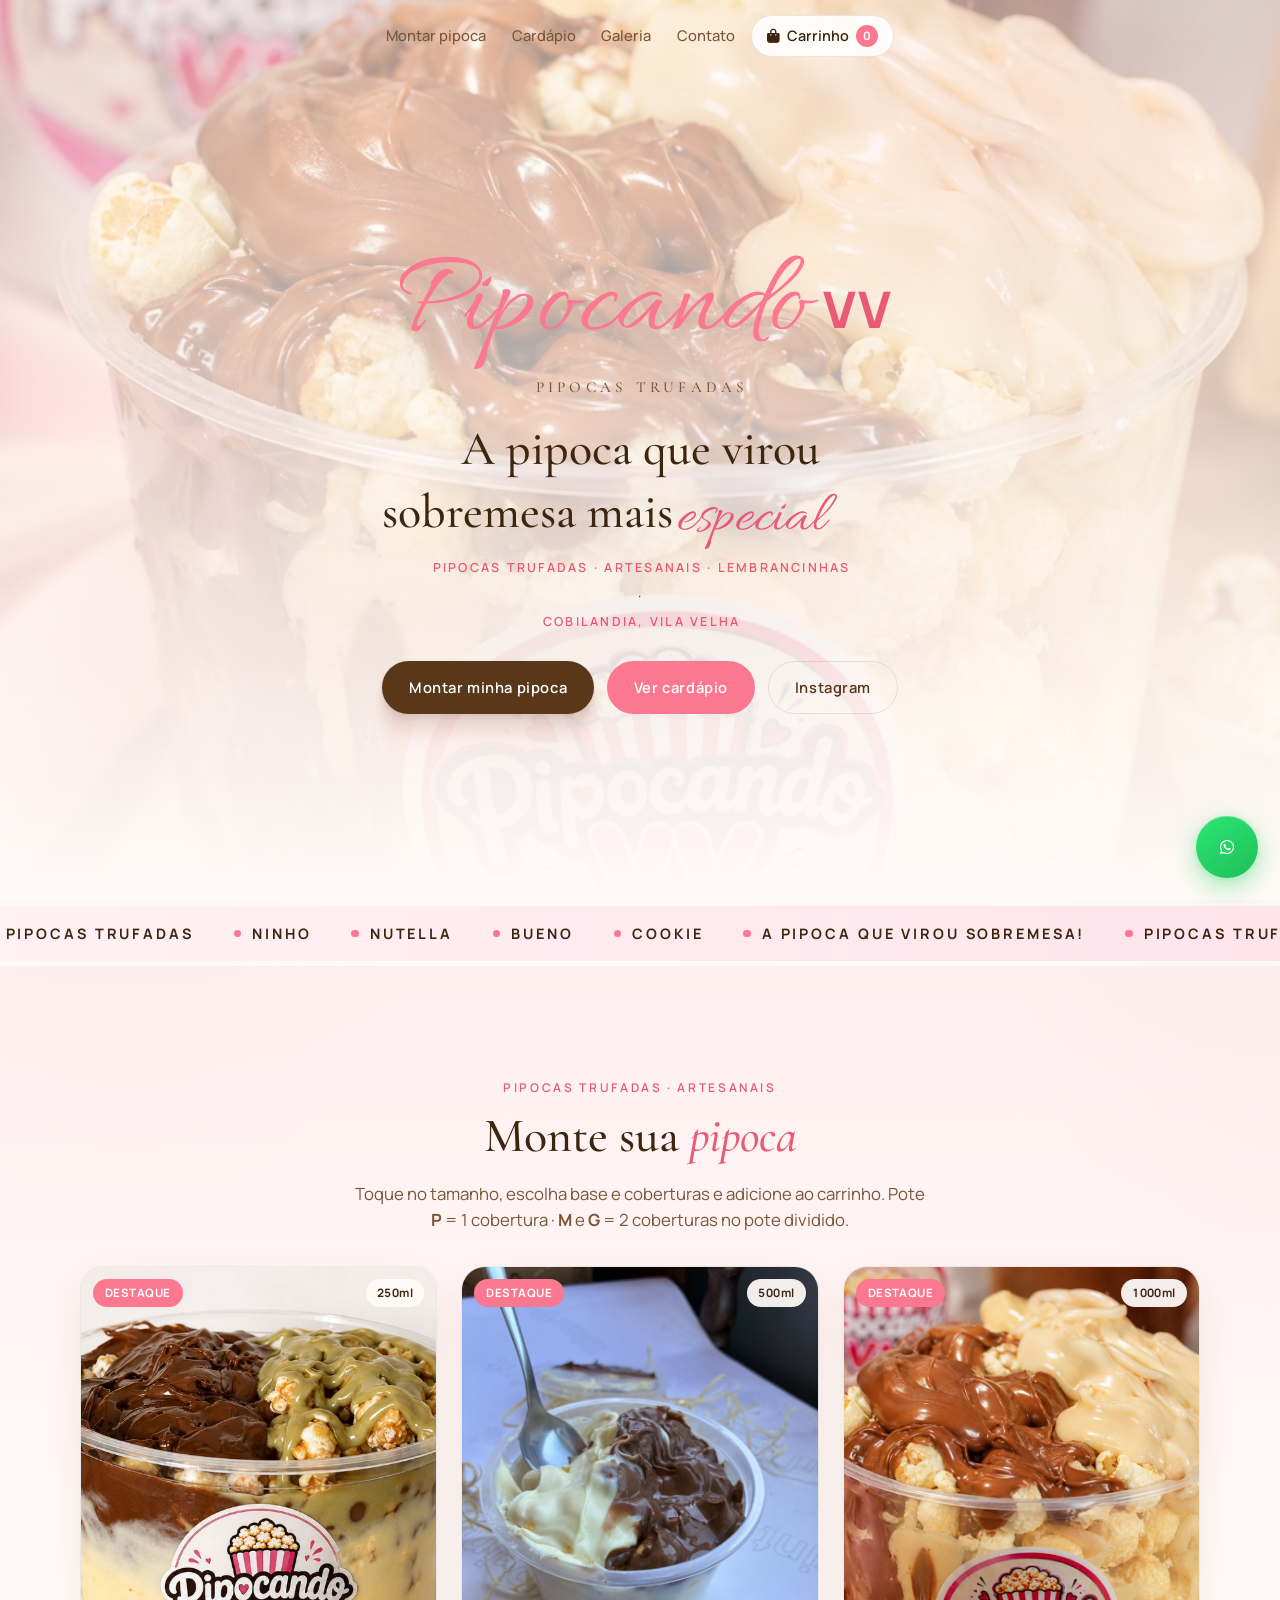
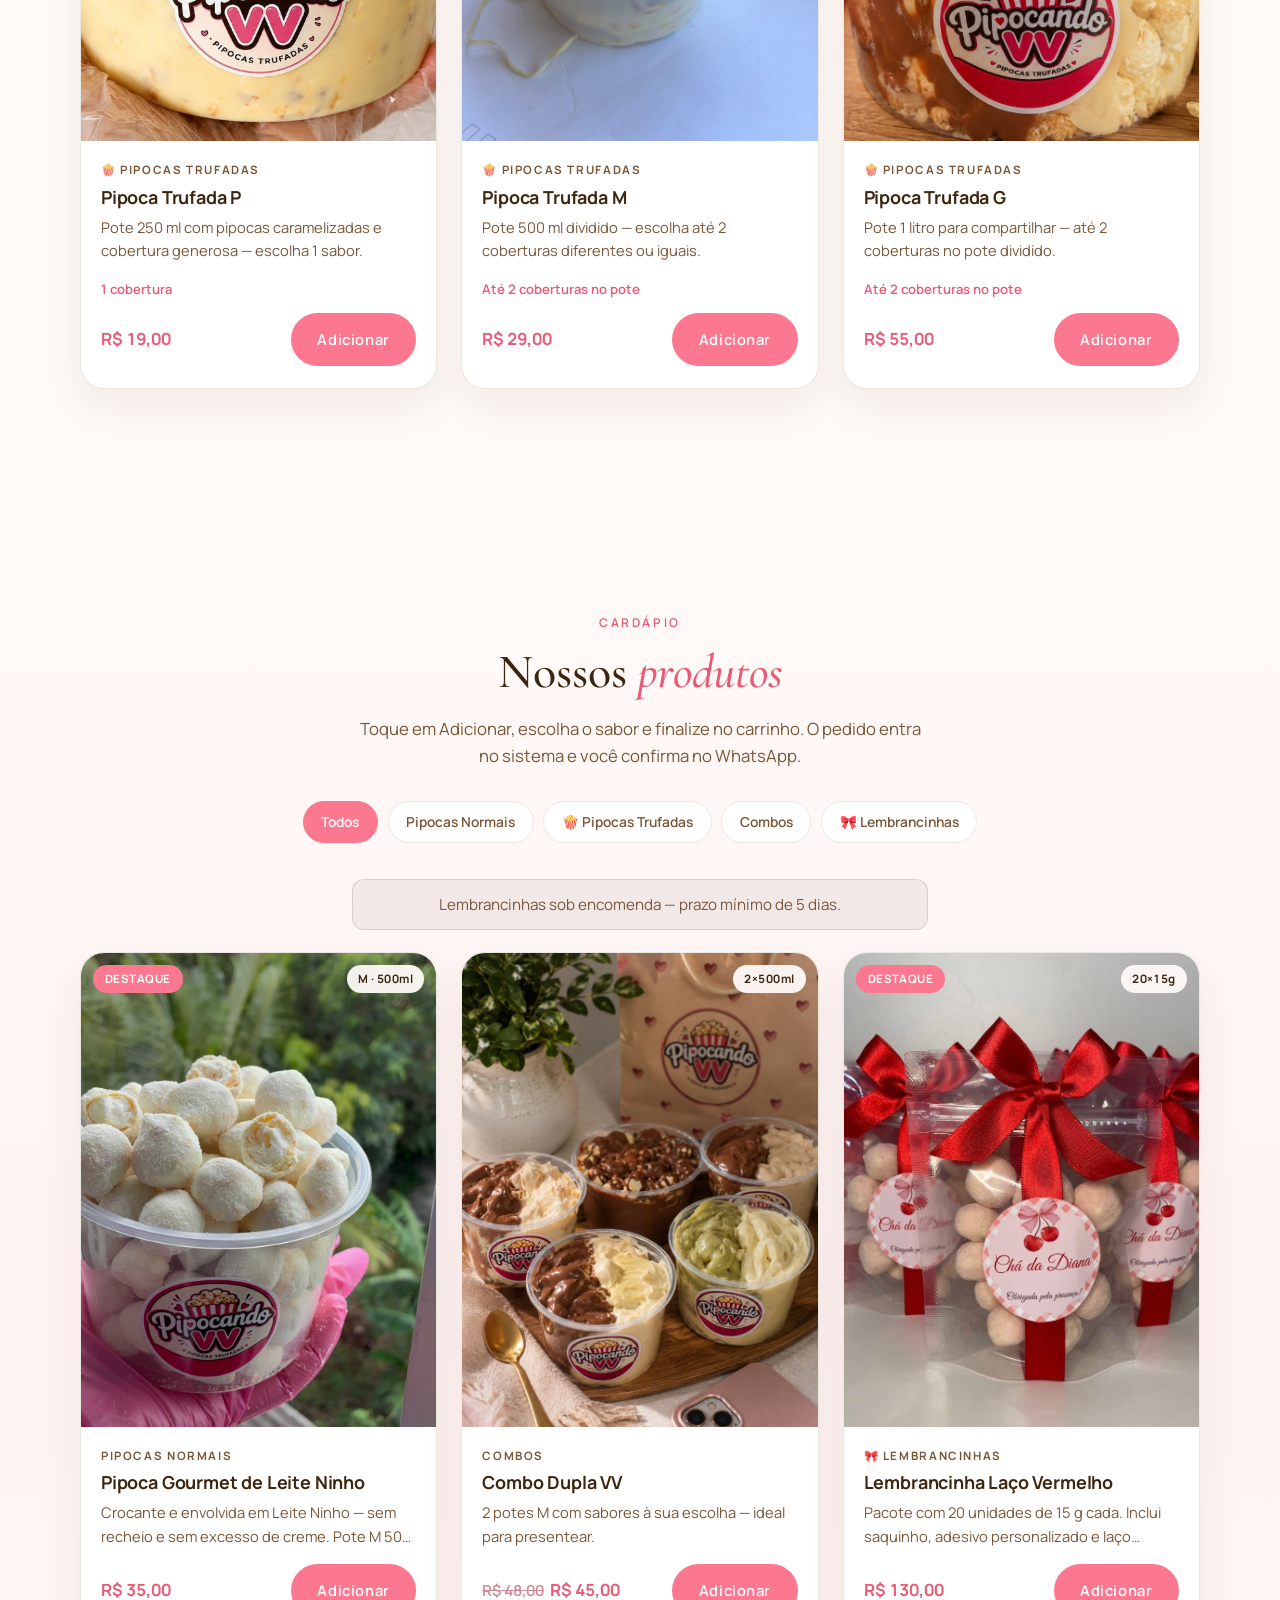
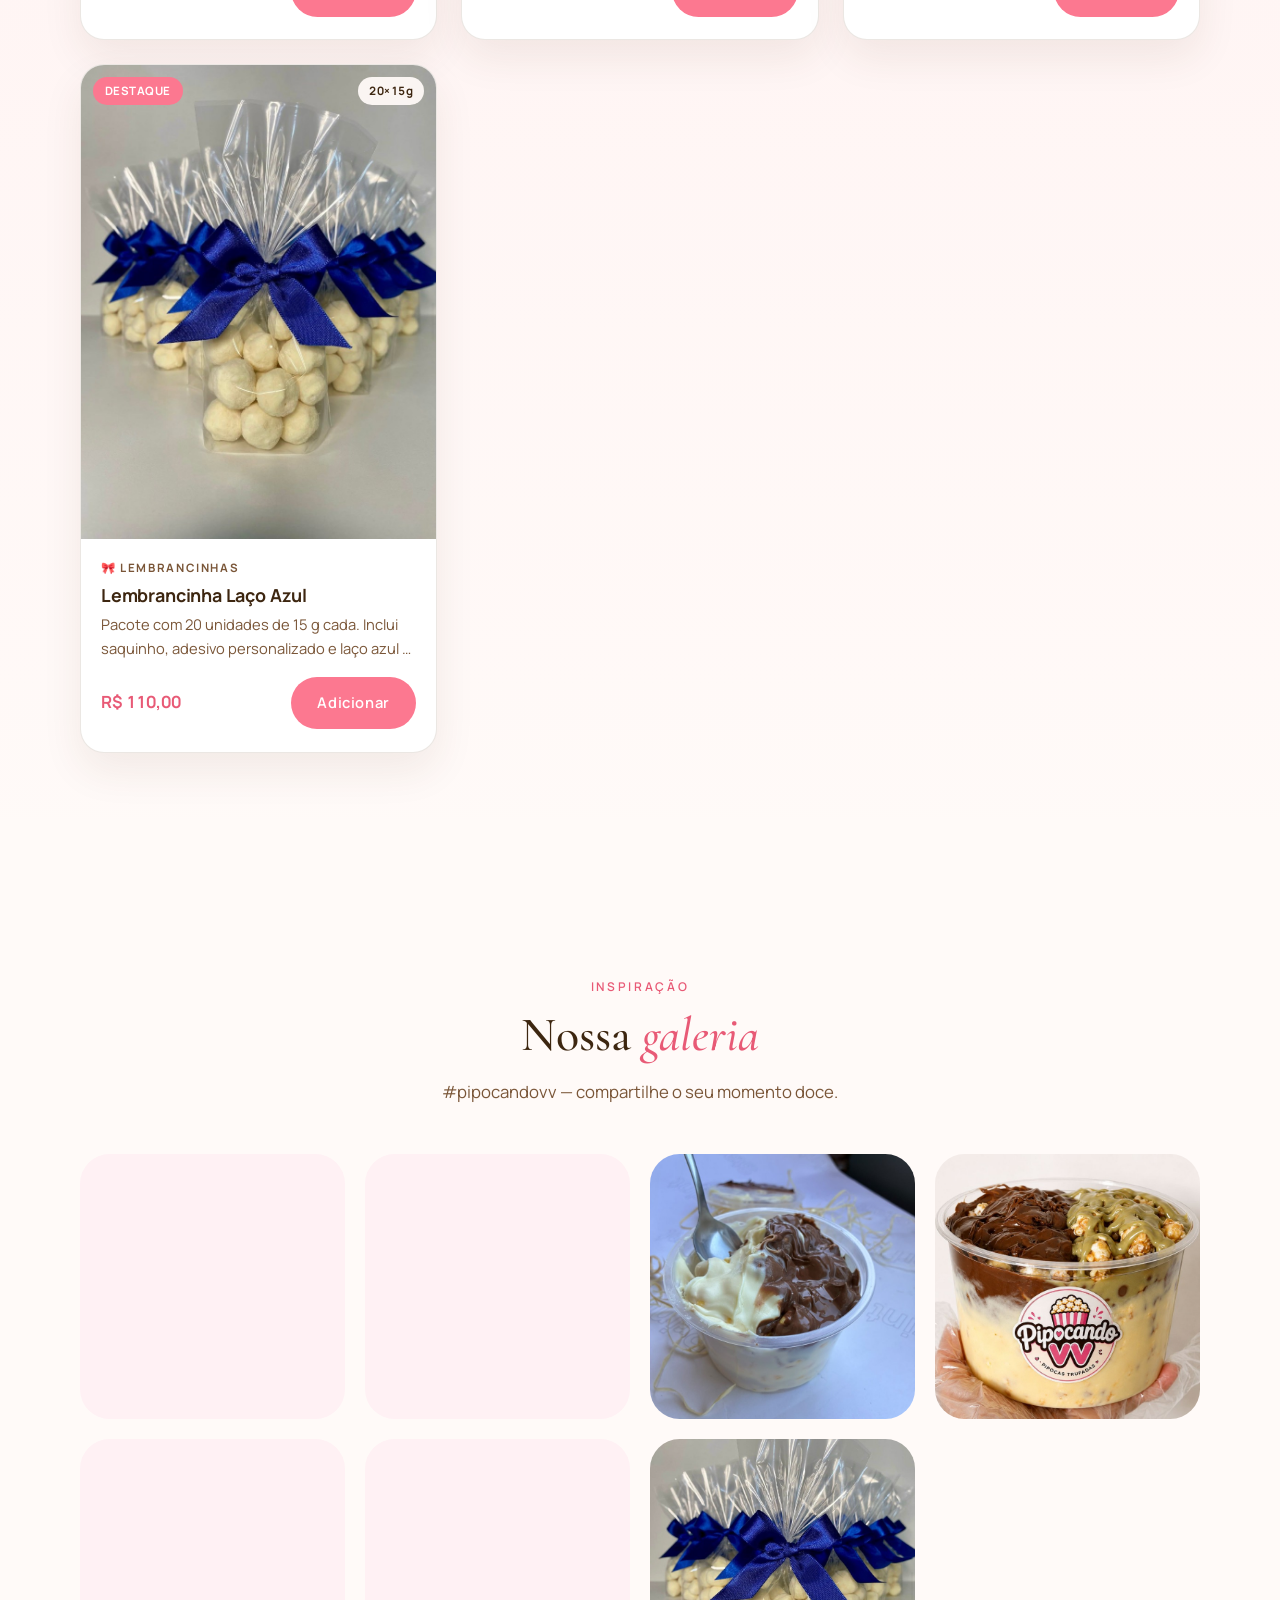
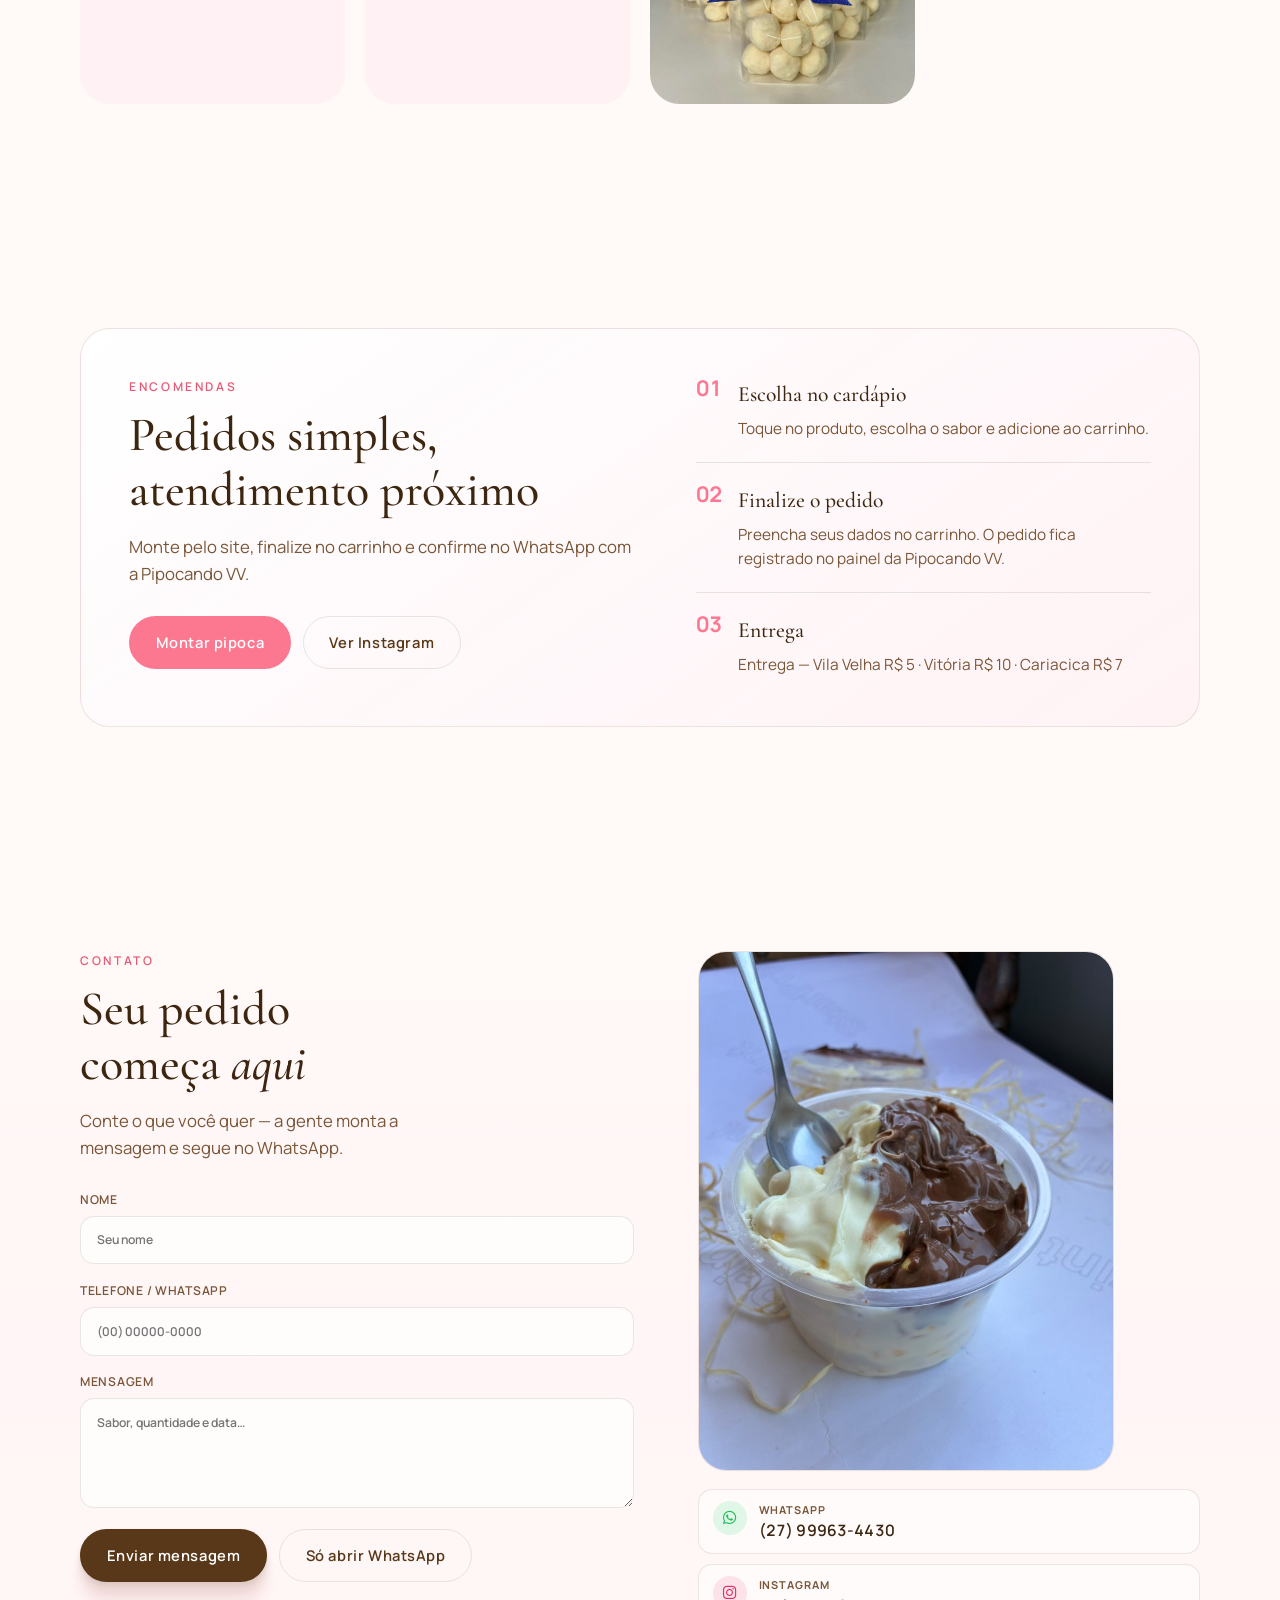
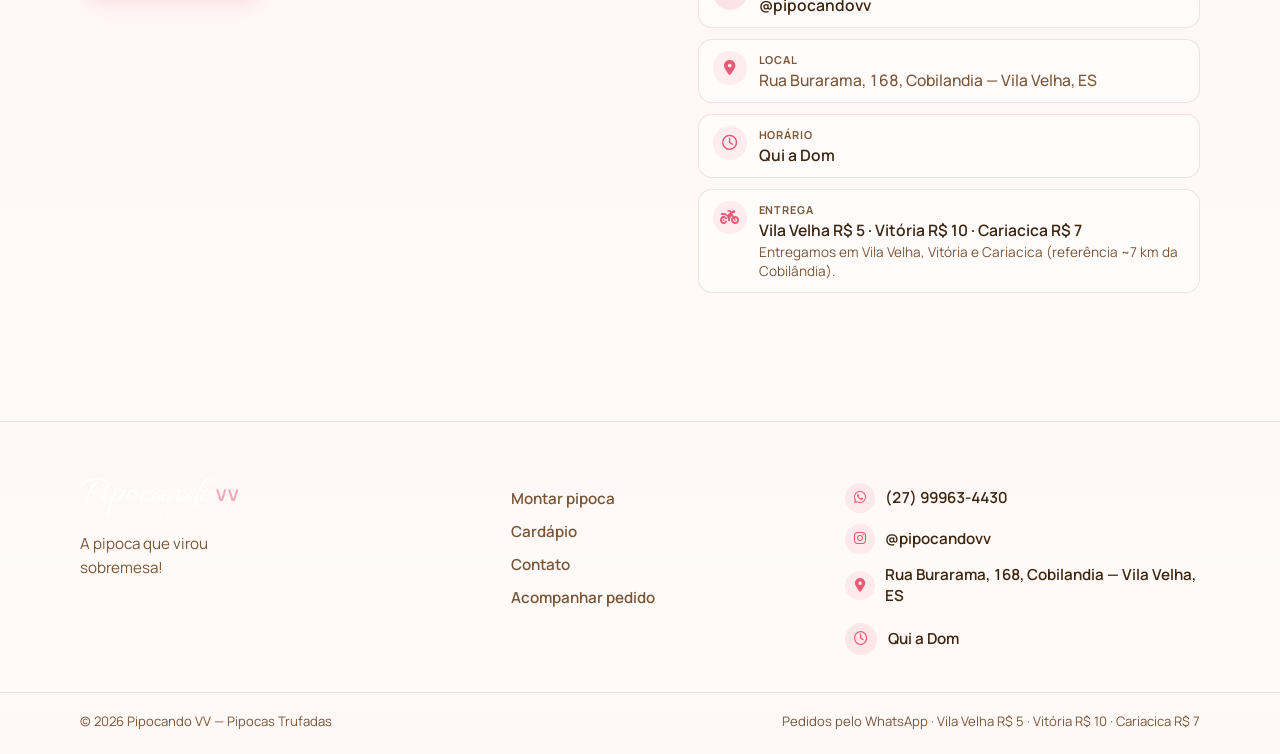
==== commit da7761b8: "Corrige acentuacao UTF-8 quebrada no index (Cardapio). Co-authored-by: Cursor <cursoragent@cursor.co" ====
--- a/index.html
+++ b/index.html
@@ -3,14 +3,14 @@
 <head>
   <meta charset="UTF-8">
   <meta name="viewport" content="width=device-width, initial-scale=1.0, viewport-fit=cover">
-  <meta name="description" content="Pipocando VV � Pipocas Trufadas artesanais. A pipoca que virou sobremesa! Pe�a pelo WhatsApp.">
+  <meta name="description" content="Pipocando VV — Pipocas Trufadas artesanais. A pipoca que virou sobremesa! Peça pelo WhatsApp.">
   <meta name="author" content="Pipocando VV">
-  <meta property="og:title" content="Pipocando VV � Pipocas Trufadas">
-  <meta property="og:description" content="A pipoca que virou sobremesa! Monte do seu jeito e pe�a pelo WhatsApp.">
+  <meta property="og:title" content="Pipocando VV — Pipocas Trufadas">
+  <meta property="og:description" content="A pipoca que virou sobremesa! Monte do seu jeito e peça pelo WhatsApp.">
   <meta property="og:url" content="https://pipocandovv.com.br/">
   <meta property="og:type" content="website">
   <link rel="canonical" href="https://pipocandovv.com.br/">
-  <title>Pipocando VV � Pipocas Trufadas</title>
+  <title>Pipocando VV — Pipocas Trufadas</title>
   <link rel="preconnect" href="https://fonts.googleapis.com">
   <link rel="preconnect" href="https://fonts.gstatic.com" crossorigin>
   <link href="https://fonts.googleapis.com/css2?family=Allura&family=Cormorant+Garamond:ital,wght@0,500;0,600;1,500&family=Manrope:wght@300;400;500;600;700&family=Playfair+Display:ital,wght@0,500;0,600;0,700;1,500&display=swap" rel="stylesheet">
@@ -32,7 +32,7 @@
       </button>
       <nav class="header__nav" id="nav-menu" aria-label="Principal">
         <a href="#pipocas-gourmet">Montar pipoca</a>
-        <a href="#produtos">Card�pio</a>
+        <a href="#produtos">Cardápio</a>
         <a href="#galeria">Galeria</a>
         <a href="#contato">Contato</a>
       </nav>
@@ -68,20 +68,20 @@
             <span class="hero__words" id="hero-words" aria-hidden="true">
               <span class="is-active">doce</span>
               <span>especial</span>
-              <span>irresist�vel</span>
+              <span>irresistível</span>
             </span>
             <span class="sr-only" id="hero-sr-word">doce</span>
           </span>
         </h1>
 
         <p class="hero__place">
-          <span id="hero-categories">Pipocas trufadas � artesanais</span>
-          � <span id="hero-place">Cobilandia, Vila Velha</span>
+          <span id="hero-categories">Pipocas trufadas · artesanais</span>
+          · <span id="hero-place">Cobilandia, Vila Velha</span>
         </p>
 
         <div class="hero__actions">
           <a class="btn btn--primary" href="#pipocas-gourmet">Montar minha pipoca</a>
-          <a class="btn btn--secondary" href="#produtos">Ver card�pio</a>
+          <a class="btn btn--secondary" href="#produtos">Ver cardápio</a>
           <a class="btn btn--ghost" id="hero-instagram" href="#" target="_blank" rel="noopener">Instagram</a>
         </div>
       </div>
@@ -96,9 +96,9 @@
     <section class="section pipocas-showcase" id="pipocas-gourmet" aria-labelledby="pipocas-title">
       <div class="container">
         <div class="products__intro is-visible">
-          <p class="section__eyebrow">Pipocas trufadas � artesanais</p>
+          <p class="section__eyebrow">Pipocas trufadas · artesanais</p>
           <h2 class="section__title" id="pipocas-title">Monte sua <em>pipoca</em></h2>
-          <p class="section__lead">Toque no tamanho, escolha base e coberturas e adicione ao carrinho. Pote <strong>P</strong> = 1 cobertura � <strong>M</strong> e <strong>G</strong> = 2 coberturas no pote dividido.</p>
+          <p class="section__lead">Toque no tamanho, escolha base e coberturas e adicione ao carrinho. Pote <strong>P</strong> = 1 cobertura · <strong>M</strong> e <strong>G</strong> = 2 coberturas no pote dividido.</p>
         </div>
         <div class="products__grid" id="pipocas-grid"></div>
       </div>
@@ -107,9 +107,9 @@
     <section class="section products" id="produtos">
       <div class="container">
         <div class="products__intro is-visible">
-          <p class="section__eyebrow">Card�pio</p>
+          <p class="section__eyebrow">Cardápio</p>
           <h2 class="section__title">Nossos <em>produtos</em></h2>
-          <p class="section__lead">Toque em Adicionar, escolha o sabor e finalize no carrinho. O pedido entra no sistema e voc� confirma no WhatsApp.</p>
+          <p class="section__lead">Toque em Adicionar, escolha o sabor e finalize no carrinho. O pedido entra no sistema e você confirma no WhatsApp.</p>
         </div>
         <div class="products__filter is-visible" id="category-filter"></div>
         <p class="products__notice" id="products-notice" hidden></p>
@@ -120,9 +120,9 @@
     <section class="section gallery" id="galeria">
       <div class="container">
         <div class="gallery__intro is-visible">
-          <p class="section__eyebrow">Inspira��o</p>
+          <p class="section__eyebrow">Inspiração</p>
           <h2 class="section__title">Nossa <em>galeria</em></h2>
-          <p class="section__lead">#pipocandovv � compartilhe o seu momento doce.</p>
+          <p class="section__lead">#pipocandovv — compartilhe o seu momento doce.</p>
         </div>
         <div class="gallery__grid" id="gallery-grid"></div>
       </div>
@@ -132,7 +132,7 @@
       <div class="container order__panel is-visible">
         <div class="order__copy">
           <p class="section__eyebrow">Encomendas</p>
-          <h2 class="section__title">Pedidos simples, atendimento pr�ximo</h2>
+          <h2 class="section__title">Pedidos simples, atendimento próximo</h2>
           <p class="section__lead">Monte pelo site, finalize no carrinho e confirme no WhatsApp com a Pipocando VV.</p>
           <div class="order__cta">
             <a class="btn btn--secondary" href="#pipocas-gourmet">Montar pipoca</a>
@@ -143,7 +143,7 @@
           <li>
             <span>01</span>
             <div>
-              <h3>Escolha no card�pio</h3>
+              <h3>Escolha no cardápio</h3>
               <p>Toque no produto, escolha o sabor e adicione ao carrinho.</p>
             </div>
           </li>
@@ -158,7 +158,7 @@
             <span>03</span>
             <div>
               <h3>Entrega</h3>
-              <p id="order-pickup">Entrega � Vila Velha R$ 5 � Vit�ria R$ 10 � Cariacica R$ 5</p>
+              <p id="order-pickup">Entrega — Vila Velha R$ 5 · Vitória R$ 10 · Cariacica R$ 5</p>
             </div>
           </li>
         </ol>
@@ -169,16 +169,16 @@
       <div class="container contact__grid is-visible">
         <div class="contact__copy">
           <p class="section__eyebrow">Contato</p>
-          <h2 class="section__title">Seu pedido come�a <em>aqui</em></h2>
-          <p class="section__lead">Conte o que voc� quer � a gente monta a mensagem e segue no WhatsApp.</p>
+          <h2 class="section__title">Seu pedido começa <em>aqui</em></h2>
+          <p class="section__lead">Conte o que você quer — a gente monta a mensagem e segue no WhatsApp.</p>
 
           <form class="contact__form" id="contact-form">
             <label>Nome<input name="name" required minlength="2" placeholder="Seu nome" autocomplete="name"></label>
             <label>Telefone / WhatsApp<input name="phone" id="contact-phone" type="tel" required minlength="14" maxlength="15" placeholder="(00) 00000-0000" inputmode="numeric" autocomplete="tel"></label>
-            <label>Mensagem<textarea name="message" required minlength="5" rows="4" placeholder="Sabor, quantidade e data�"></textarea></label>
+            <label>Mensagem<textarea name="message" required minlength="5" rows="4" placeholder="Sabor, quantidade e data…"></textarea></label>
             <div class="contact__actions">
               <button class="btn btn--primary" type="submit">Enviar mensagem</button>
-              <a class="btn btn--ghost" id="contact-whatsapp-cta" href="#" target="_blank" rel="noopener">S� abrir WhatsApp</a>
+              <a class="btn btn--ghost" id="contact-whatsapp-cta" href="#" target="_blank" rel="noopener">Só abrir WhatsApp</a>
             </div>
             <p class="contact__feedback contact__feedback--ok" id="contact-ok" hidden>Mensagem pronta. Vamos te redirecionar ao WhatsApp.</p>
           </form>
@@ -207,22 +207,22 @@
               <i class="fa-solid fa-location-dot" aria-hidden="true"></i>
               <span>
                 <small>Local</small>
-                <strong id="contact-address-text">Rua Burarama, 168, Cobilandia � Vila Velha, ES</strong>
+                <strong id="contact-address-text">Rua Burarama, 168, Cobilandia — Vila Velha, ES</strong>
               </span>
             </a>
-            <div class="contact__delivery" id="contact-hours-wrap" aria-label="Hor�rio de funcionamento">
+            <div class="contact__delivery" id="contact-hours-wrap" aria-label="Horário de funcionamento">
               <i class="fa-regular fa-clock" aria-hidden="true"></i>
               <span>
-                <small>Hor�rio</small>
-                <strong id="contact-hours-text">Seg e Ter: fechados � Qua a Sex: 19h30�22h � S�b e Dom: 12h�18h</strong>
+                <small>Horário</small>
+                <strong id="contact-hours-text">Seg e Ter: fechados · Qua a Sex: 19h30–22h · Sáb e Dom: 12h–18h</strong>
               </span>
             </div>
             <div class="contact__delivery" aria-label="Taxa de entrega">
               <i class="fa-solid fa-motorcycle" aria-hidden="true"></i>
               <span>
                 <small>Entrega</small>
-                <strong id="contact-delivery-fee">Entrega em at� 7 km � Vila Velha R$ 5 � Vit�ria R$ 10 � Cariacica R$ 5</strong>
-                <em id="contact-delivery-note">Raio a partir da Cobil�ndia � taxa confirmada no WhatsApp</em>
+                <strong id="contact-delivery-fee">Entrega em até 7 km · Vila Velha R$ 5 · Vitória R$ 10 · Cariacica R$ 5</strong>
+                <em id="contact-delivery-note">Raio a partir da Cobilândia · taxa confirmada no WhatsApp</em>
               </span>
             </div>
           </div>
@@ -243,9 +243,9 @@
         <p class="footer__tagline" id="footer-tagline">A pipoca que virou sobremesa!</p>
       </div>
 
-      <nav class="footer__nav" aria-label="Rodap�">
+      <nav class="footer__nav" aria-label="Rodapé">
         <a href="#pipocas-gourmet">Montar pipoca</a>
-        <a href="#produtos">Card�pio</a>
+        <a href="#produtos">Cardápio</a>
         <a href="#contato">Contato</a>
         <a href="#" id="footer-track-order">Acompanhar pedido</a>
       </nav>
@@ -261,19 +261,19 @@
         </a>
         <a id="footer-place" href="#" target="_blank" rel="noopener">
           <i class="fa-solid fa-location-dot" aria-hidden="true"></i>
-          <span>Rua Burarama, 168, Cobilandia � Vila Velha, ES</span>
+          <span>Rua Burarama, 168, Cobilandia — Vila Velha, ES</span>
         </a>
         <p class="footer__hours" id="footer-hours">
           <i class="fa-regular fa-clock" aria-hidden="true"></i>
-          <span>Seg e Ter: fechados � Qua a Sex: 19h30�22h � S�b e Dom: 12h�18h</span>
+          <span>Seg e Ter: fechados · Qua a Sex: 19h30–22h · Sáb e Dom: 12h–18h</span>
         </p>
       </div>
     </div>
 
     <div class="footer__bottom">
       <div class="container footer__bottom-inner">
-        <p>� <span id="footer-year"></span> Pipocando VV � Pipocas Trufadas</p>
-        <p id="footer-delivery">Pedidos pelo WhatsApp � Entrega em at� 7 km � Vila Velha R$ 5 � Vit�ria R$ 10 � Cariacica R$ 5</p>
+        <p>© <span id="footer-year"></span> Pipocando VV — Pipocas Trufadas</p>
+        <p id="footer-delivery">Pedidos pelo WhatsApp · Entrega em até 7 km · Vila Velha R$ 5 · Vitória R$ 10 · Cariacica R$ 5</p>
       </div>
     </div>
   </footer>
@@ -284,14 +284,14 @@
       <div class="order-tracker__body">
         <p class="order-tracker__eyebrow">Acompanhe seu pedido</p>
         <p class="order-tracker__status" id="order-tracker-status">Sendo preparado</p>
-        <p class="order-tracker__hint" id="order-tracker-hint">Suas pipocas est�o sendo preparadas com carinho.</p>
+        <p class="order-tracker__hint" id="order-tracker-hint">Suas pipocas estão sendo preparadas com carinho.</p>
         <p class="order-tracker__number" id="order-tracker-number">#PED-2026-001</p>
       </div>
-      <button type="button" class="order-tracker__close" id="order-tracker-close" aria-label="Minimizar">�</button>
+      <button type="button" class="order-tracker__close" id="order-tracker-close" aria-label="Minimizar">×</button>
     </div>
   </aside>
 
-  <a class="whatsapp-float" id="whatsapp-float" href="#" target="_blank" rel="noopener" aria-label="D�vidas no WhatsApp">
+  <a class="whatsapp-float" id="whatsapp-float" href="#" target="_blank" rel="noopener" aria-label="Dúvidas no WhatsApp">
     <i class="fab fa-whatsapp"></i>
   </a>
 
@@ -304,7 +304,7 @@
           <h2 class="cart-drawer__title">Carrinho</h2>
           <p class="cart-drawer__subtitle" id="cart-subtitle">Nenhum item ainda</p>
         </div>
-        <button type="button" class="cart-drawer__close" id="cart-close" aria-label="Fechar">�</button>
+        <button type="button" class="cart-drawer__close" id="cart-close" aria-label="Fechar">×</button>
       </header>
       <div class="cart-drawer__body" id="cart-items"></div>
       <footer class="cart-drawer__foot">
@@ -341,7 +341,7 @@
               <span class="cart-zone__fee">R$ 5</span>
             </button>
             <button type="button" class="cart-zone" data-city="vitoria" aria-pressed="false">
-              <span class="cart-zone__name">Vit�ria</span>
+              <span class="cart-zone__name">Vitória</span>
               <span class="cart-zone__fee">R$ 10</span>
             </button>
             <button type="button" class="cart-zone" data-city="cariacica" aria-pressed="false">
@@ -364,8 +364,8 @@
                 <input type="text" id="cart-cep" placeholder="00000-000" inputmode="numeric" autocomplete="postal-code" maxlength="9">
               </label>
               <label class="order-field" for="cart-number">
-                N�mero *
-                <input type="text" id="cart-number" placeholder="N�" inputmode="numeric" autocomplete="address-line2" maxlength="20">
+                Número *
+                <input type="text" id="cart-number" placeholder="Nº" inputmode="numeric" autocomplete="address-line2" maxlength="20">
               </label>
             </div>
             <label class="order-field" for="cart-street">
@@ -378,10 +378,10 @@
             </label>
             <label class="order-field" for="cart-complement">
               Complemento
-              <input type="text" id="cart-complement" placeholder="Apto, bloco, refer�ncia (opcional)" maxlength="80">
+              <input type="text" id="cart-complement" placeholder="Apto, bloco, referência (opcional)" maxlength="80">
             </label>
             <input type="hidden" id="cart-address" value="">
-            <p class="cart-address__hint" id="cart-address-hint">Digite o CEP para buscar rua e bairro � falta s� o n�mero.</p>
+            <p class="cart-address__hint" id="cart-address-hint">Digite o CEP para buscar rua e bairro — falta só o número.</p>
             <div class="cart-distance-box" id="cart-distance-box" hidden>
               <p class="cart-distance" id="cart-distance"></p>
               <div class="cart-distance__actions" id="cart-distance-actions" hidden>
@@ -401,7 +401,7 @@
                 <input type="radio" name="cart-payment" value="pix" id="cart-payment-pix" checked>
                 <span>
                   <strong>Pix</strong>
-                  <small>Pagamento instant�neo</small>
+                  <small>Pagamento instantâneo</small>
                 </span>
               </label>
               <label class="payment__option">
@@ -414,8 +414,8 @@
               <label class="payment__option">
                 <input type="radio" name="cart-payment" value="cartao" id="cart-payment-cartao">
                 <span>
-                  <strong>Cart�o</strong>
-                  <small>Link de cr�dito � repasse da taxa</small>
+                  <strong>Cartão</strong>
+                  <small>Link de crédito · repasse da taxa</small>
                 </span>
               </label>
             </div>
@@ -430,7 +430,7 @@
               </p>
             </div>
             <p class="payment__note" id="cart-payment-card-note" hidden>
-              No cart�o de cr�dito, a taxa da operadora � repassada ao cliente.
+              No cartão de crédito, a taxa da operadora é repassada ao cliente.
             </p>
           </div>
           <p class="cart-drawer__error" id="cart-error" hidden></p>
@@ -438,7 +438,7 @@
         </div>
         <div class="cart-drawer__actions">
           <button type="button" class="btn btn--ghost" id="cart-continue">Continuar comprando</button>
-          <a class="btn btn--ghost" id="cart-go-menu" href="#produtos" hidden>Ver card�pio</a>
+          <a class="btn btn--ghost" id="cart-go-menu" href="#produtos" hidden>Ver cardápio</a>
         </div>
       </footer>
     </aside>
@@ -448,8 +448,8 @@
     <button type="button" class="order-lightbox__backdrop" id="lightbox-backdrop" aria-label="Fechar"></button>
     <div class="order-lightbox__panel order-lightbox__panel--product">
       <div class="order-lightbox__handle" aria-hidden="true"></div>
-      <button type="button" class="order-lightbox__close" id="lightbox-close" aria-label="Fechar">�</button>
-      <button type="button" class="order-lightbox__media" id="lightbox-media" aria-label="Ver op��es do produto">
+      <button type="button" class="order-lightbox__close" id="lightbox-close" aria-label="Fechar">×</button>
+      <button type="button" class="order-lightbox__media" id="lightbox-media" aria-label="Ver opções do produto">
         <img id="lightbox-img" src="" alt="">
       </button>
       <div class="order-lightbox__intro">
@@ -462,8 +462,8 @@
           <p class="order-lightbox__desc" id="lightbox-desc"></p>
           <div id="lightbox-flavors" hidden></div>
           <label class="order-field order-field--notes">
-            Observa��es
-            <textarea id="lightbox-notes" rows="2" maxlength="240" placeholder="Ex: Pouco doce, sem cobertura, bem gelado�"></textarea>
+            Observações
+            <textarea id="lightbox-notes" rows="2" maxlength="240" placeholder="Ex: Pouco doce, sem cobertura, bem gelado…"></textarea>
           </label>
         </div>
         <div class="order-lightbox__actions">
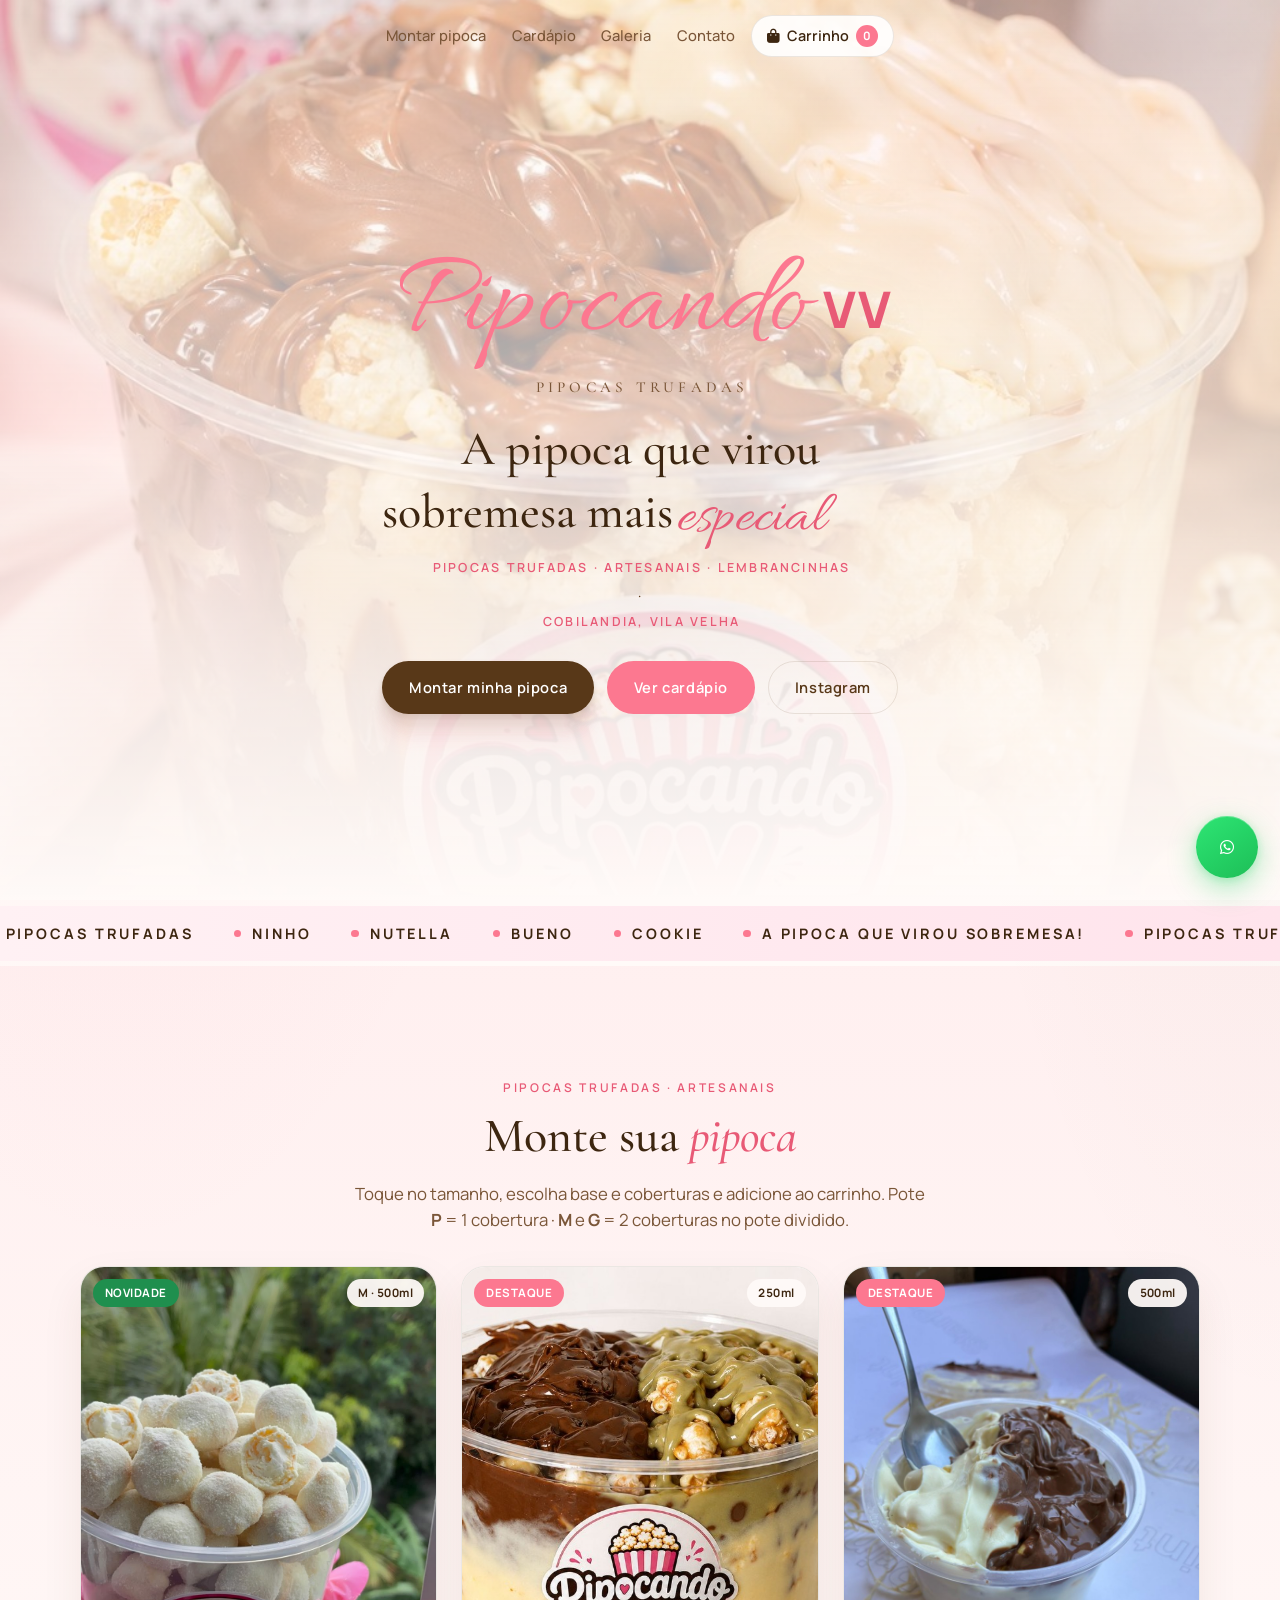
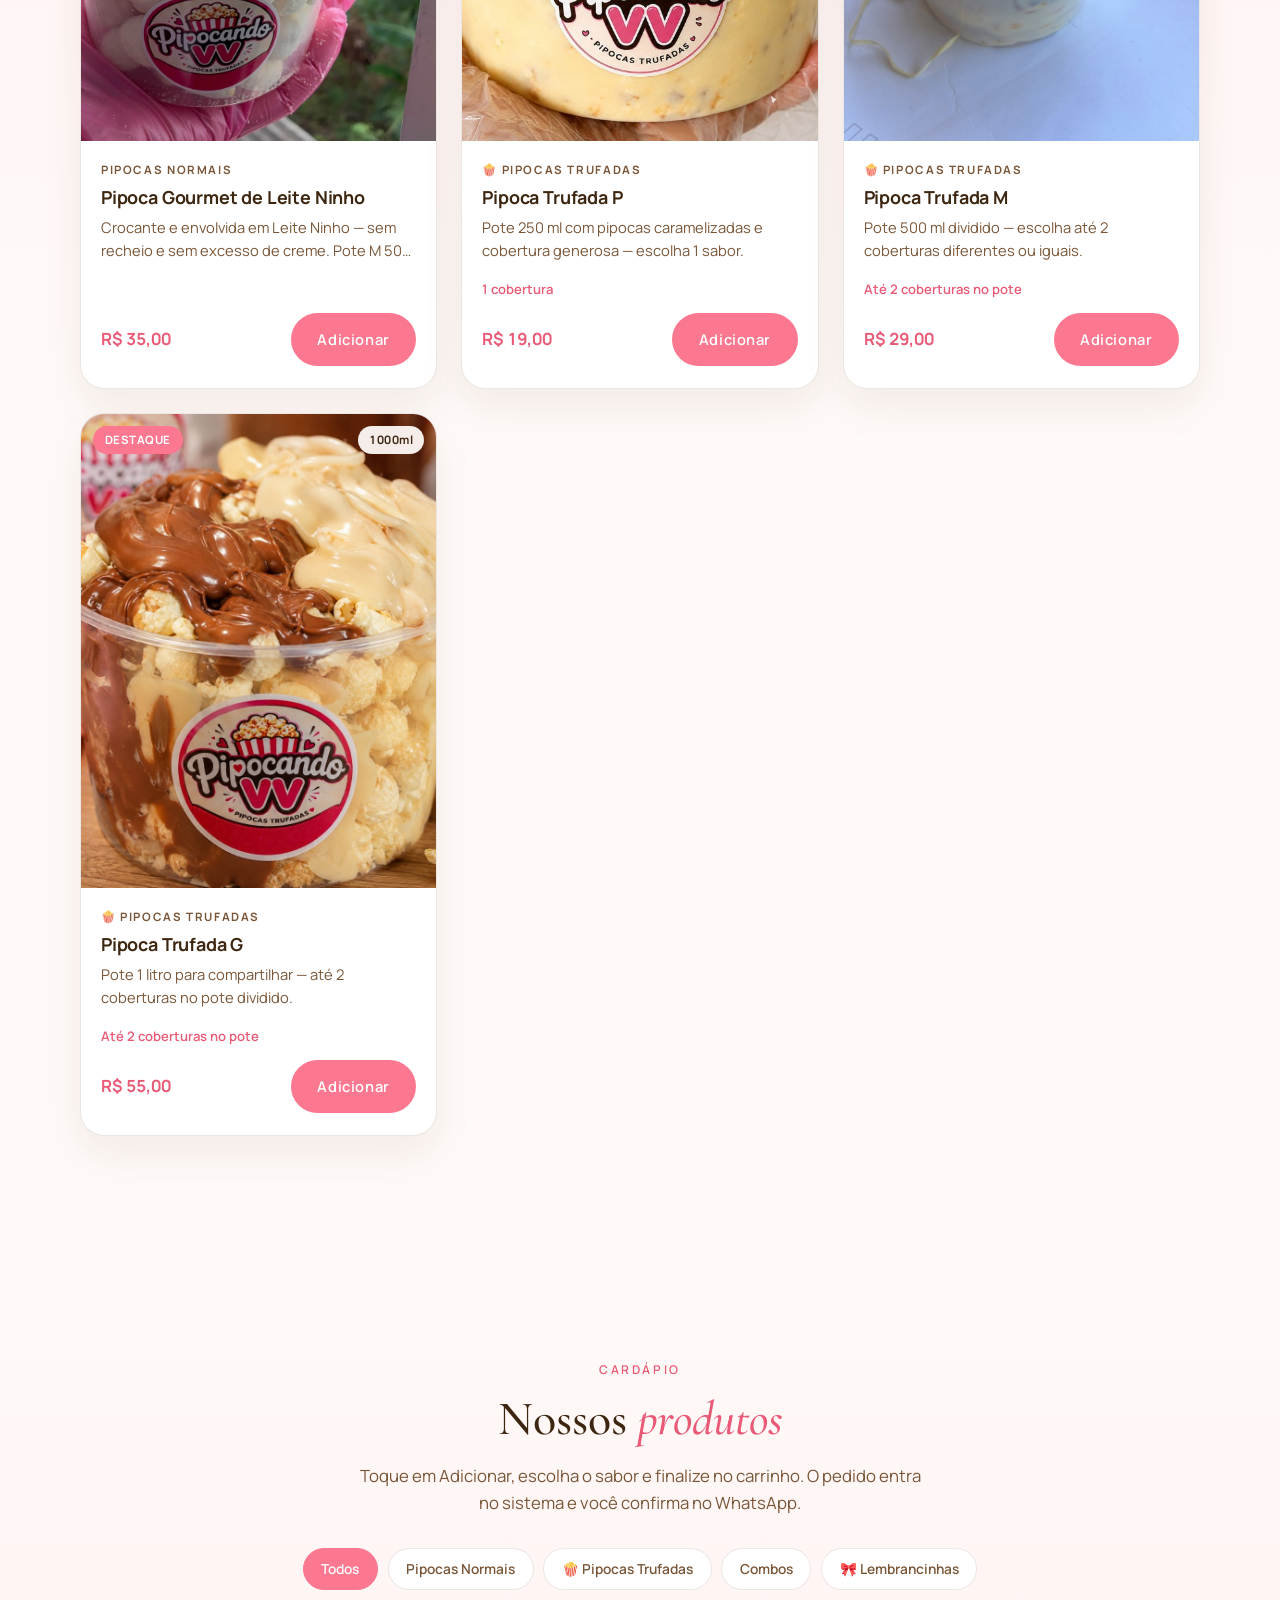
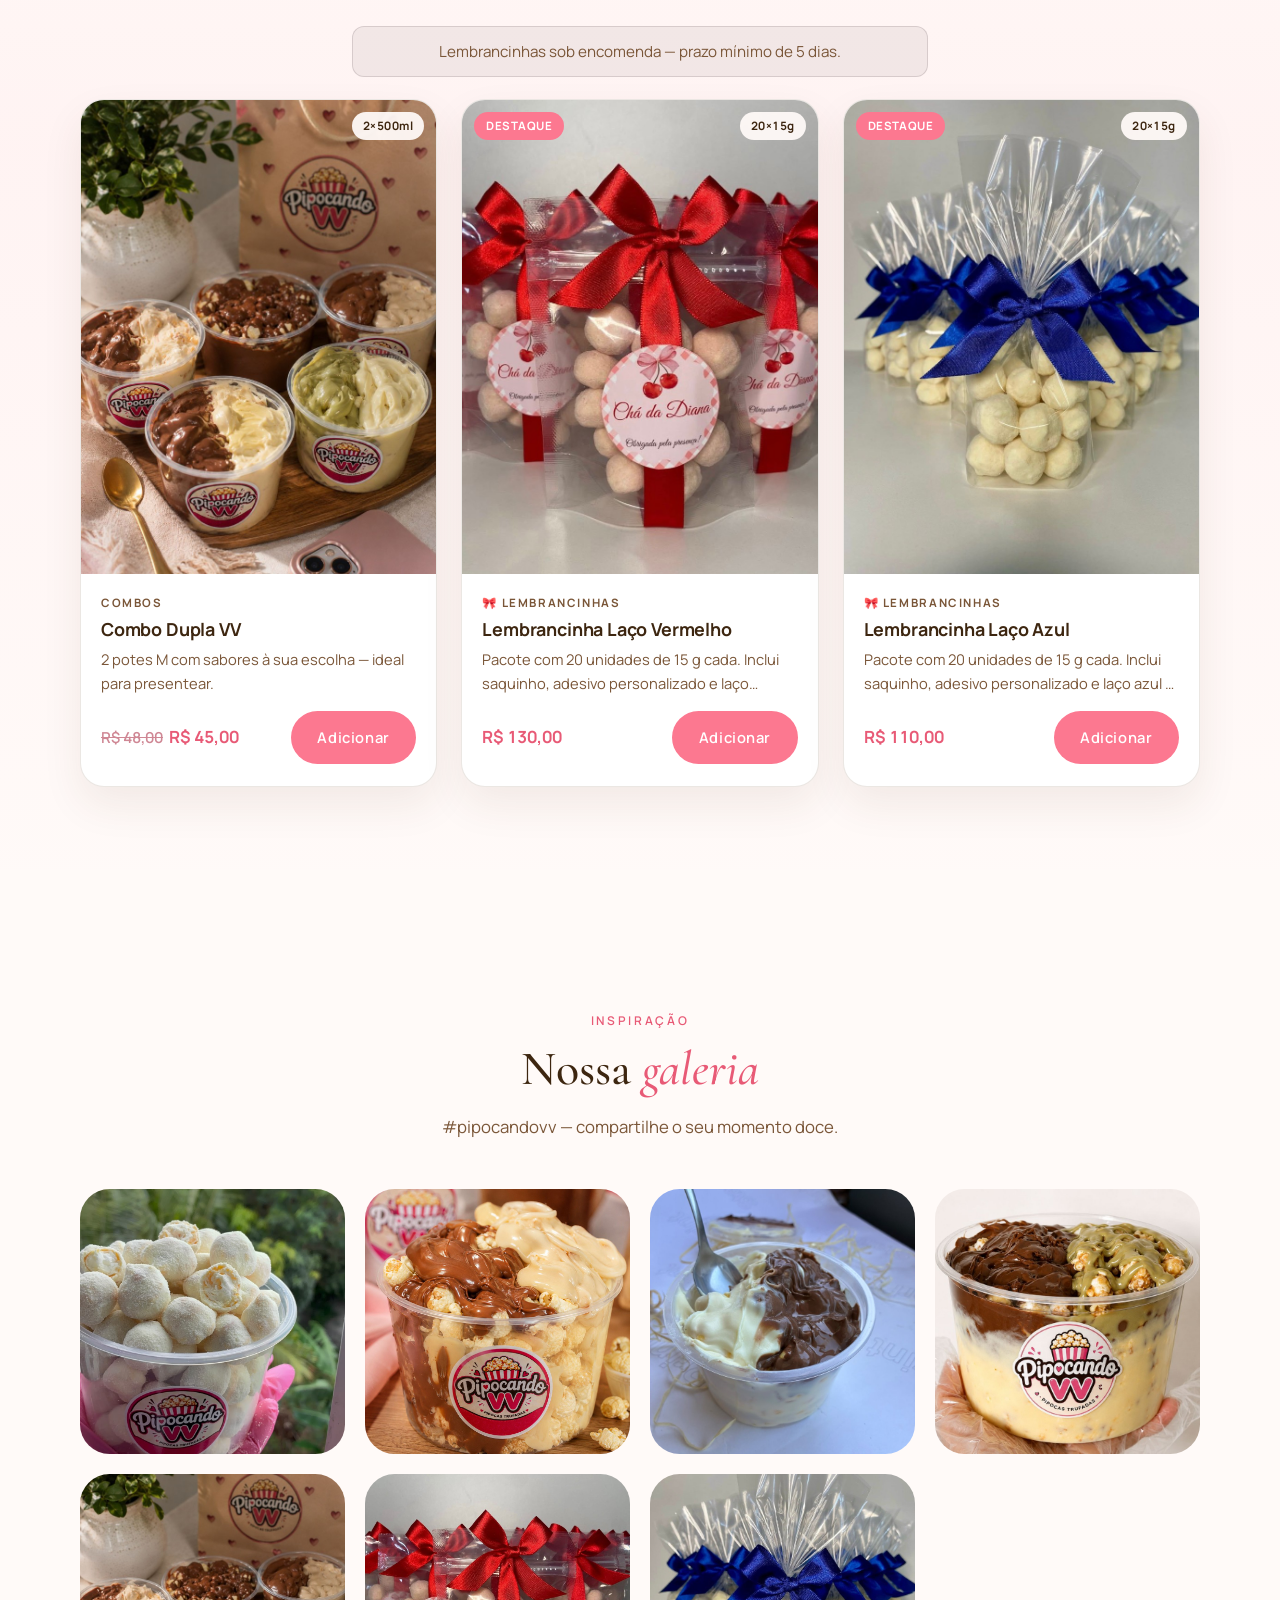
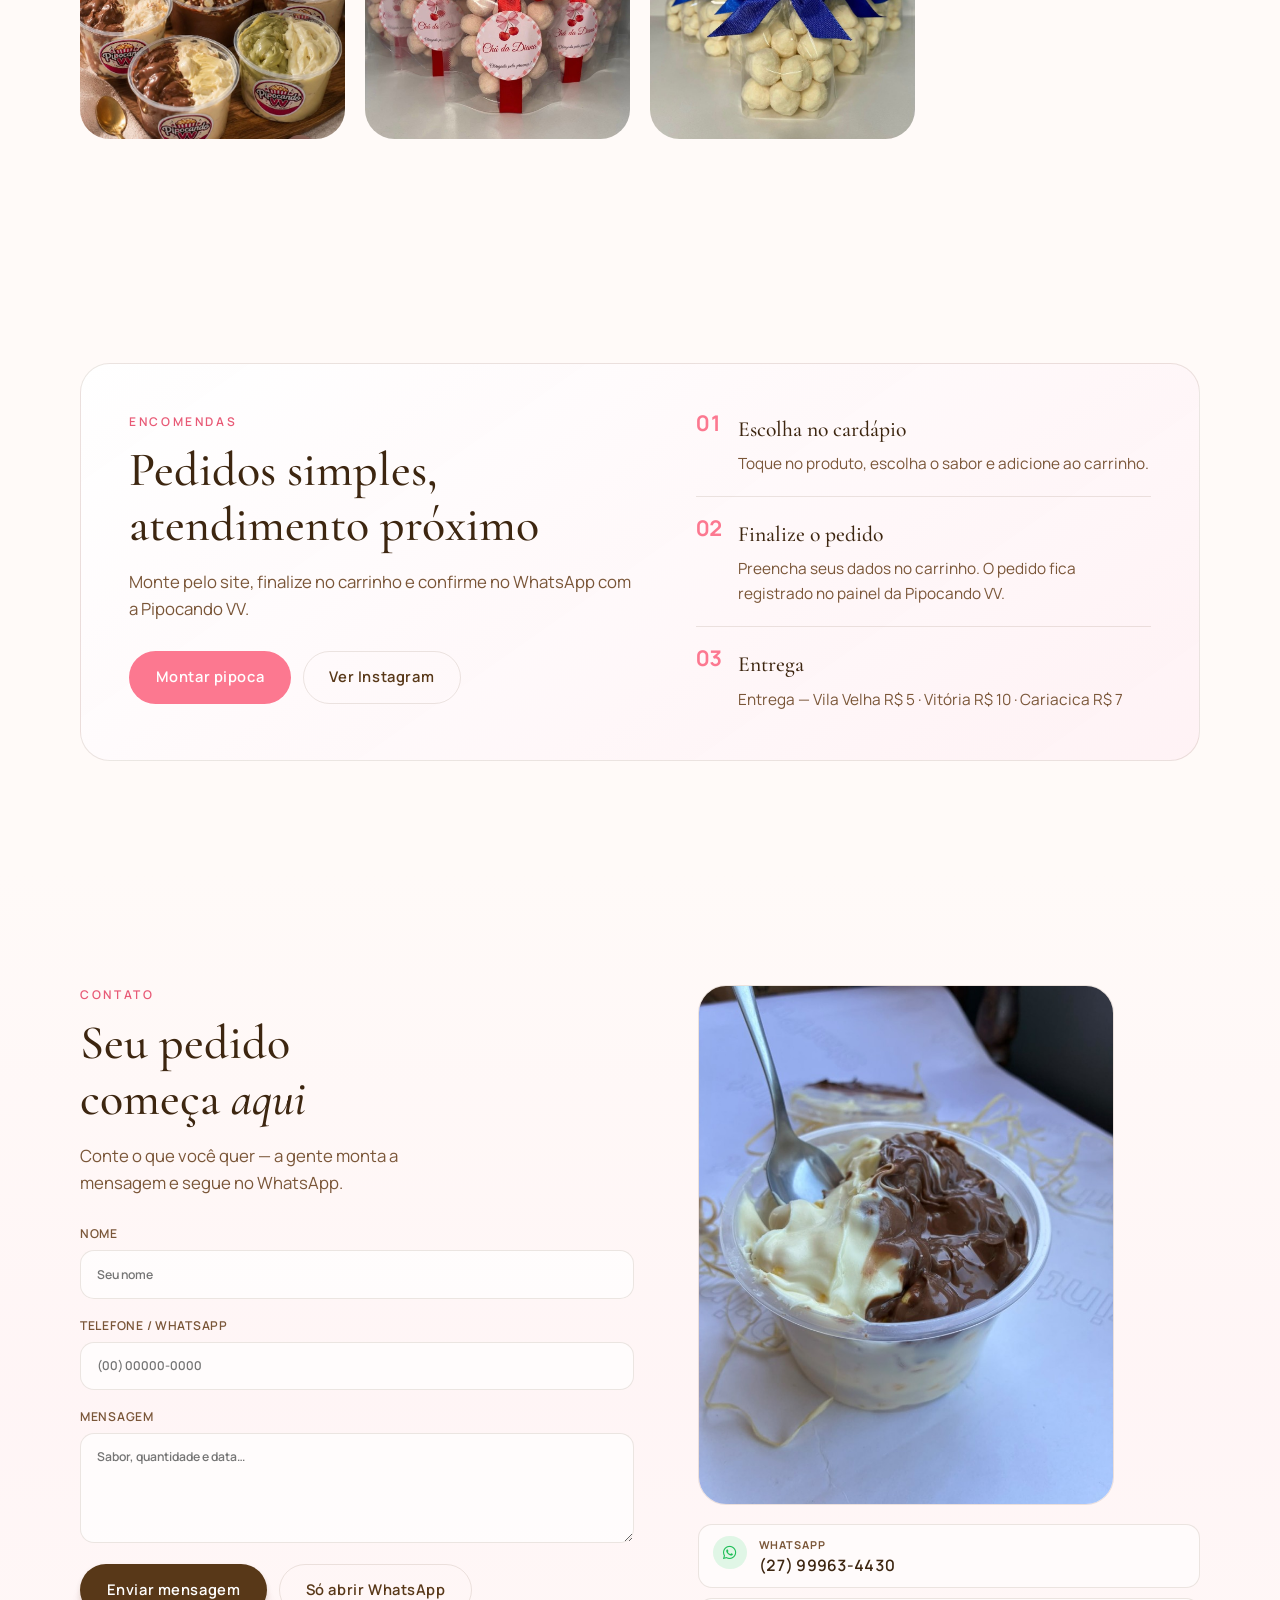
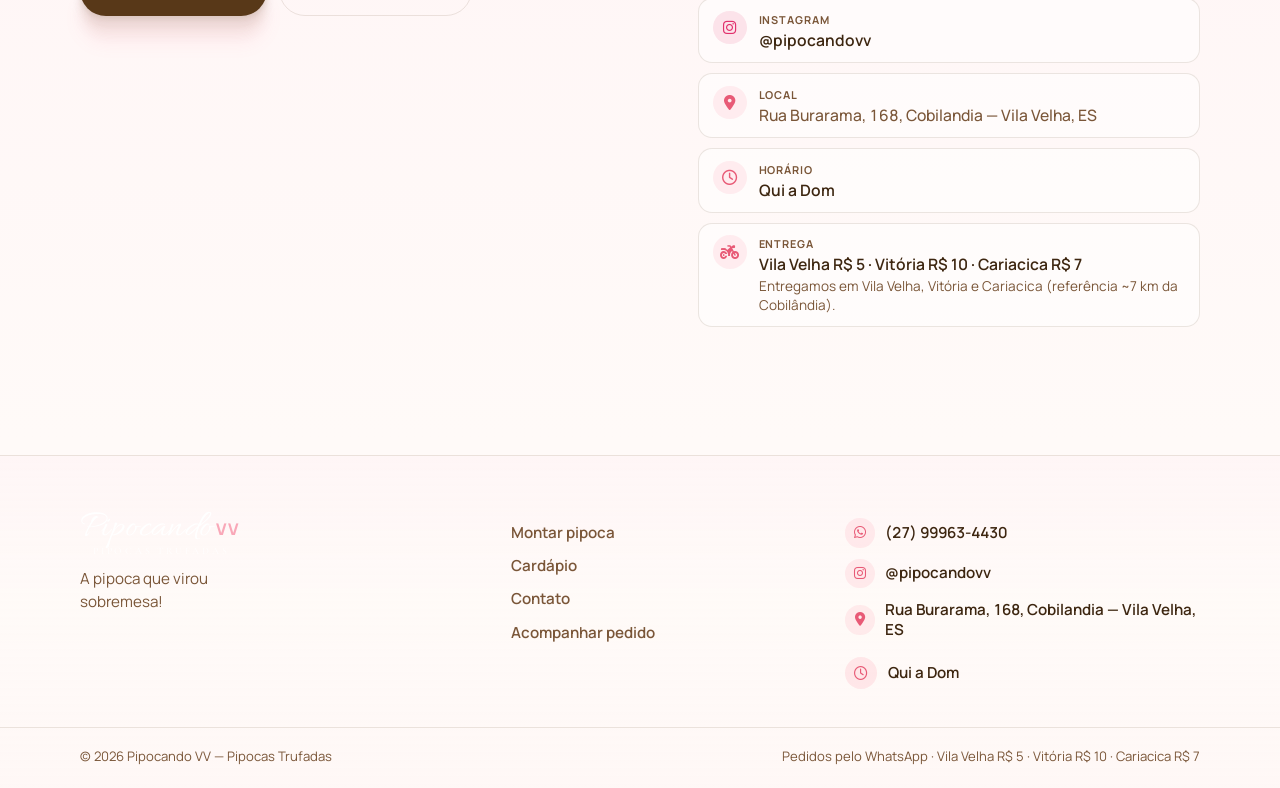
==== commit 52ff4729: "Coloca Pipoca Ninho em Monte sua pipoca com selo Novidade. Co-authored-by: Cursor <cursoragent@curso" ====
--- a/index.html
+++ b/index.html
@@ -15,7 +15,7 @@
   <link rel="preconnect" href="https://fonts.gstatic.com" crossorigin>
   <link href="https://fonts.googleapis.com/css2?family=Allura&family=Cormorant+Garamond:ital,wght@0,500;0,600;1,500&family=Manrope:wght@300;400;500;600;700&family=Playfair+Display:ital,wght@0,500;0,600;0,700;1,500&display=swap" rel="stylesheet">
   <link rel="stylesheet" href="https://cdnjs.cloudflare.com/ajax/libs/font-awesome/6.5.1/css/all.min.css">
-  <link rel="stylesheet" href="style.css?v=17">
+  <link rel="stylesheet" href="style.css?v=30">
   <link rel="stylesheet" href="css/pipocando-brand.css?v=20">
 </head>
 <body>
@@ -493,9 +493,9 @@
   <script src="js/pipoca-config.js?v=5"></script>
   <script src="js/default-data.js?v=9"></script>
   <script src="js/product-photos.js?v=3"></script>
-  <script src="js/storage.js?v=26"></script>
+  <script src="js/storage.js?v=27"></script>
   <script src="js/delivery-zones.js?v=8"></script>
   <script src="js/cart-shared.js?v=8"></script>
-  <script src="script.js?v=45"></script>
+  <script src="script.js?v=46"></script>
 </body>
 </html>
--- a/style.css
+++ b/style.css
@@ -1035,6 +1035,25 @@
   color: #fff;
 }
 
+.product-card__badge--new {
+  background: #1f8f4e;
+  color: #fff;
+}
+
+.pg-catalog-card__new {
+  position: absolute;
+  top: 0.65rem;
+  right: 0.65rem;
+  background: #1f8f4e;
+  color: #fff;
+  font-size: 0.68rem;
+  font-weight: 700;
+  letter-spacing: 0.04em;
+  text-transform: uppercase;
+  padding: 0.25rem 0.55rem;
+  border-radius: 999px;
+}
+
 .bestsellers {
   background:
     linear-gradient(180deg, rgba(252, 120, 144, 0.08) 0%, transparent 55%);
@@ -2257,21 +2276,6 @@
   overscroll-behavior: contain;
   -webkit-overflow-scrolling: touch;
   min-height: 0;
-  touch-action: pan-y;
-}
-
-#cart-checkout-btn {
-  position: sticky;
-  bottom: 0;
-  z-index: 6;
-  min-height: 3rem;
-  touch-action: manipulation;
-  -webkit-tap-highlight-color: rgba(233, 30, 140, 0.25);
-  box-shadow: 0 -8px 16px rgba(255, 250, 248, 0.95);
-}
-
-#cart-checkout-btn:disabled {
-  opacity: 0.75;
 }
 
 .cart-drawer__discount[hidden],
@@ -2490,18 +2494,7 @@
   }
 
   .cart-drawer__foot {
-    max-height: min(68vh, 34rem);
-    padding-bottom: calc(0.85rem + env(safe-area-inset-bottom, 0px));
-  }
-
-  #cart-checkout-btn {
-    font-size: 1.05rem;
-    min-height: 3.25rem;
-  }
-
-  html.is-scroll-locked .whatsapp-float {
-    visibility: hidden !important;
-    pointer-events: none !important;
+    max-height: min(62vh, 30rem);
   }
 
   .cart-drawer .fulfillment {
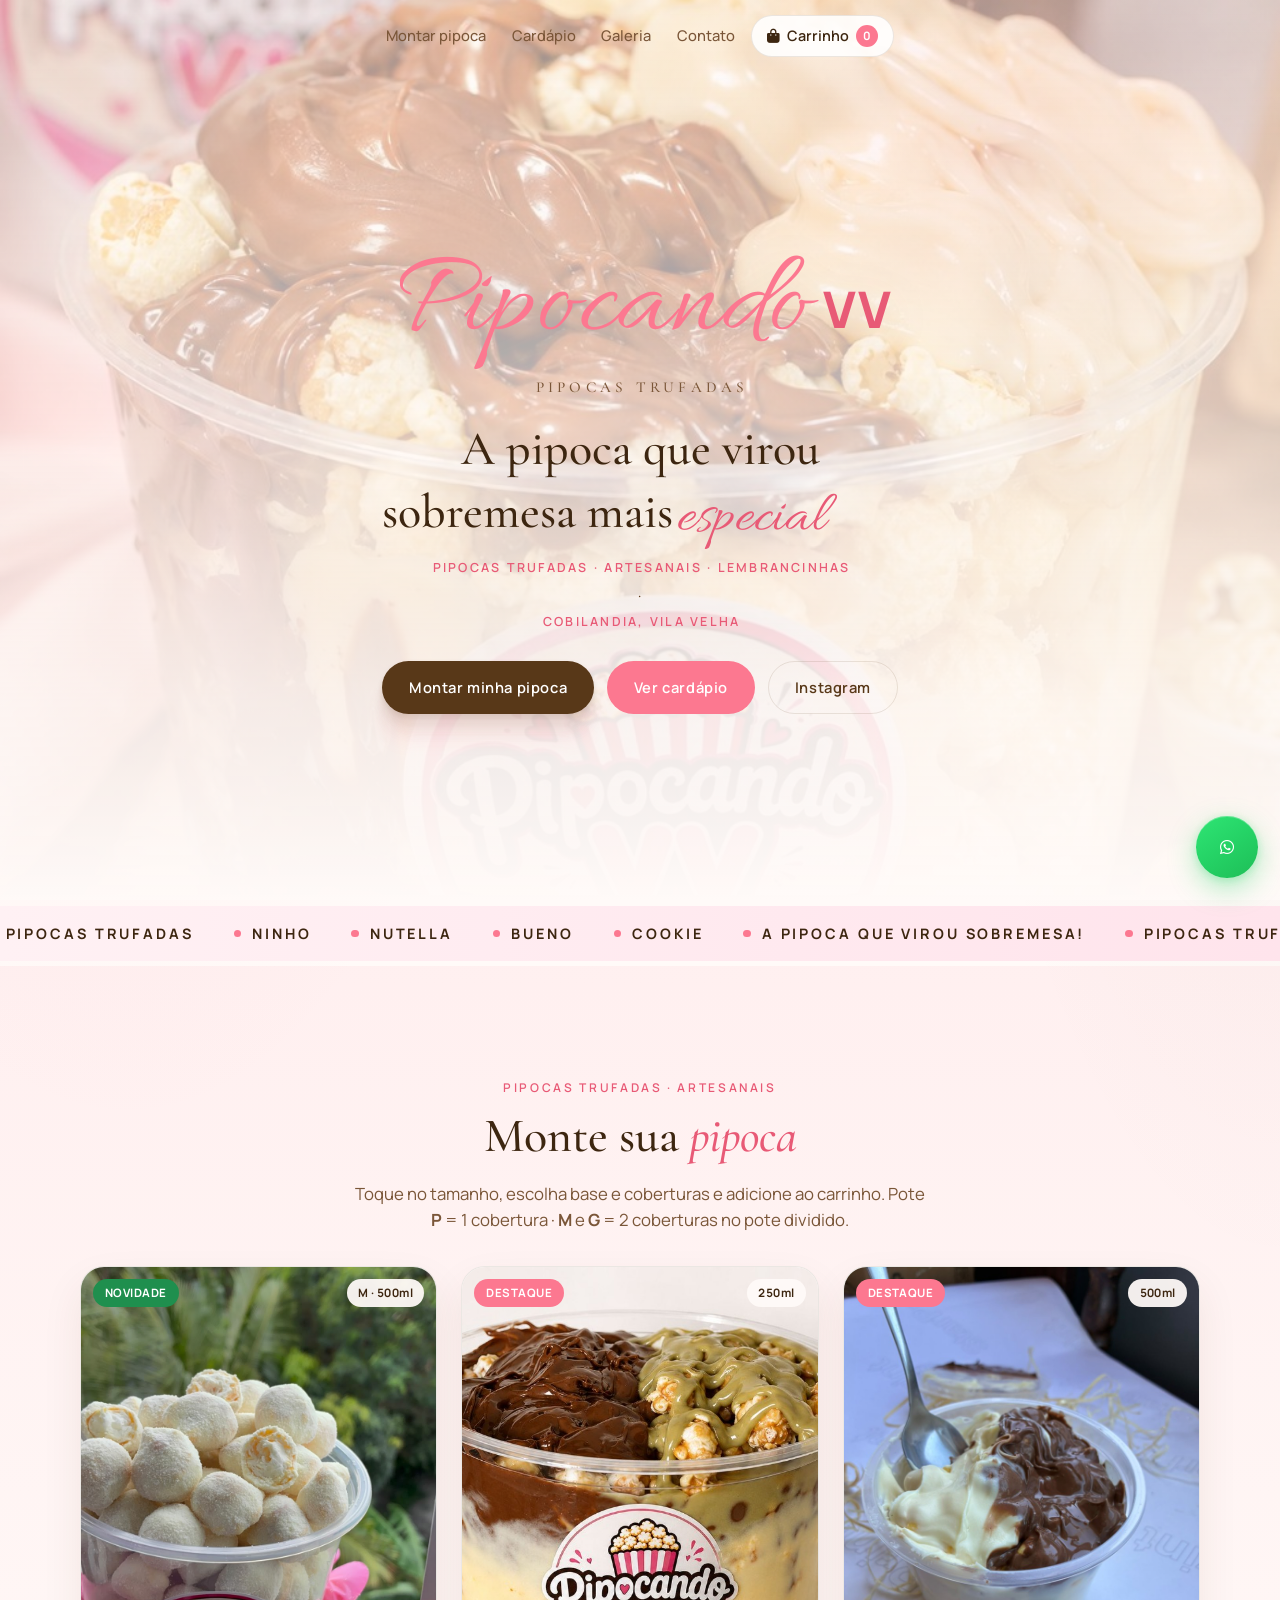
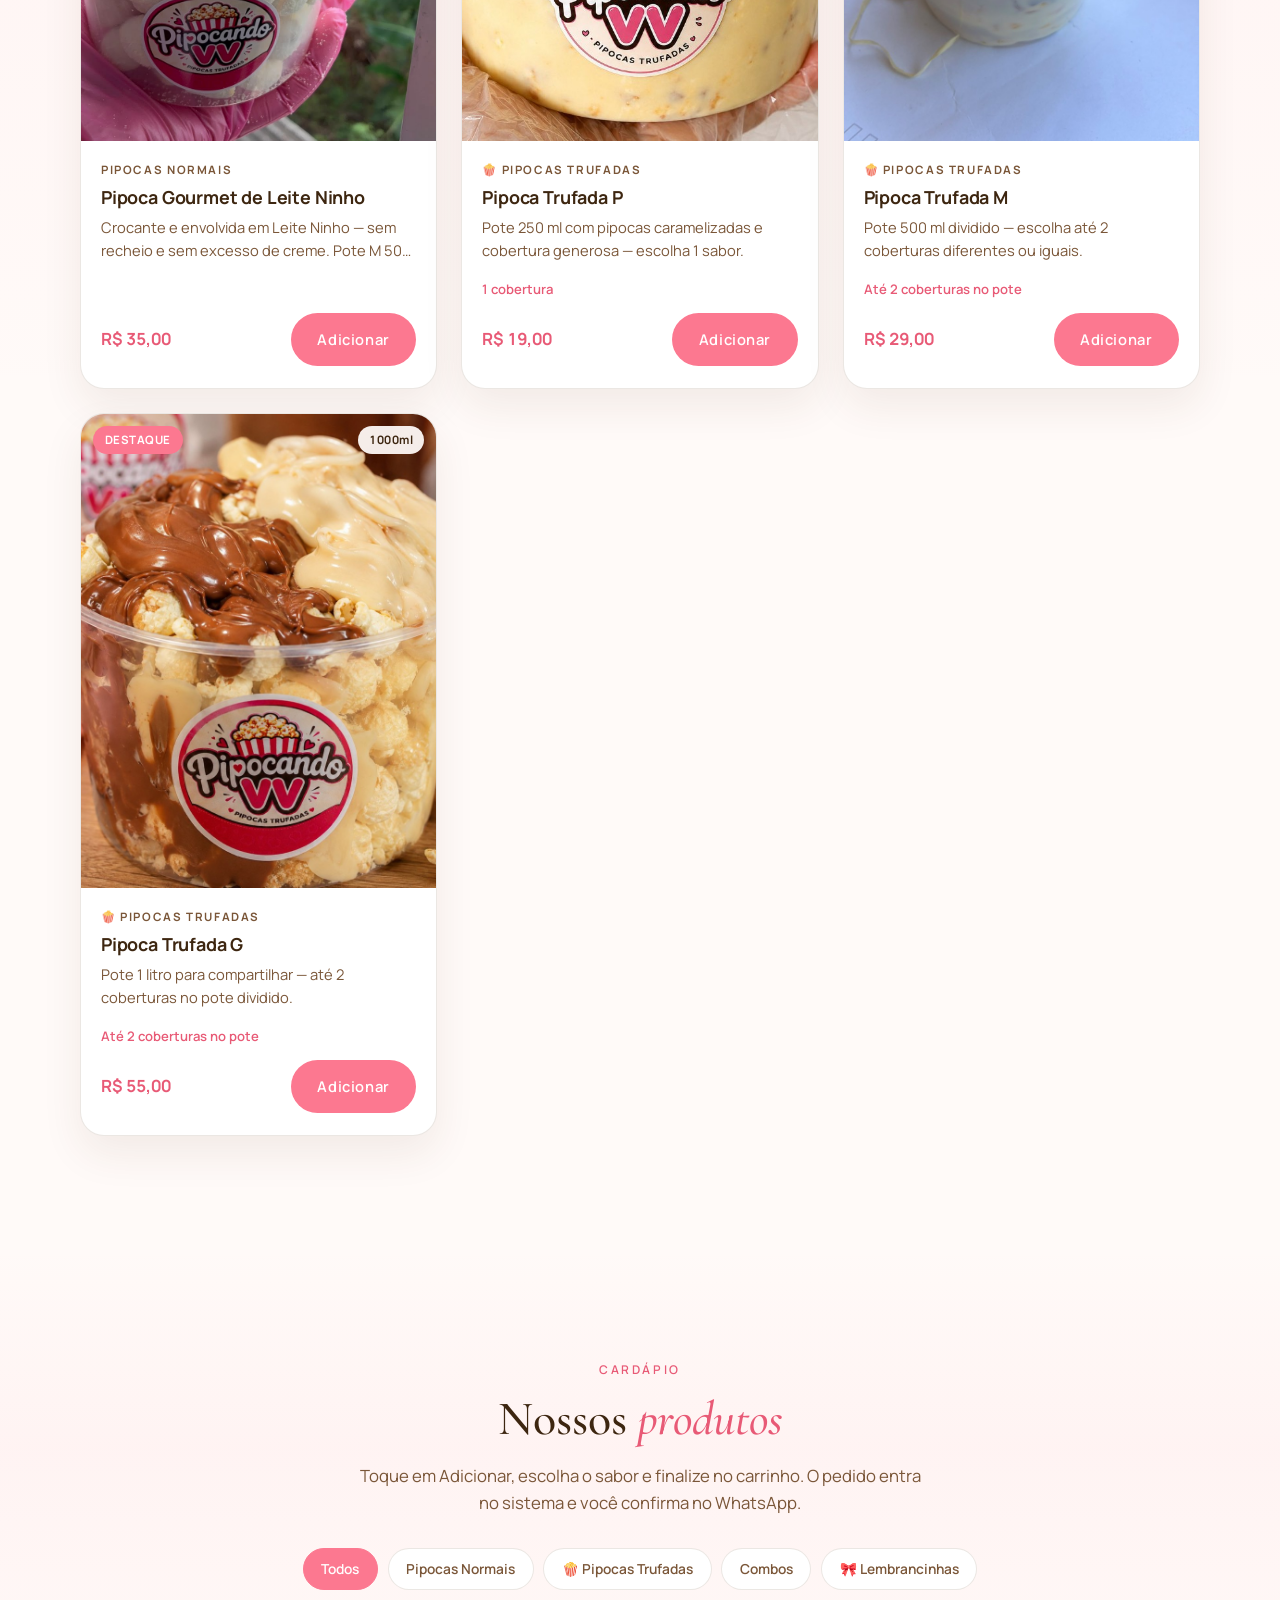
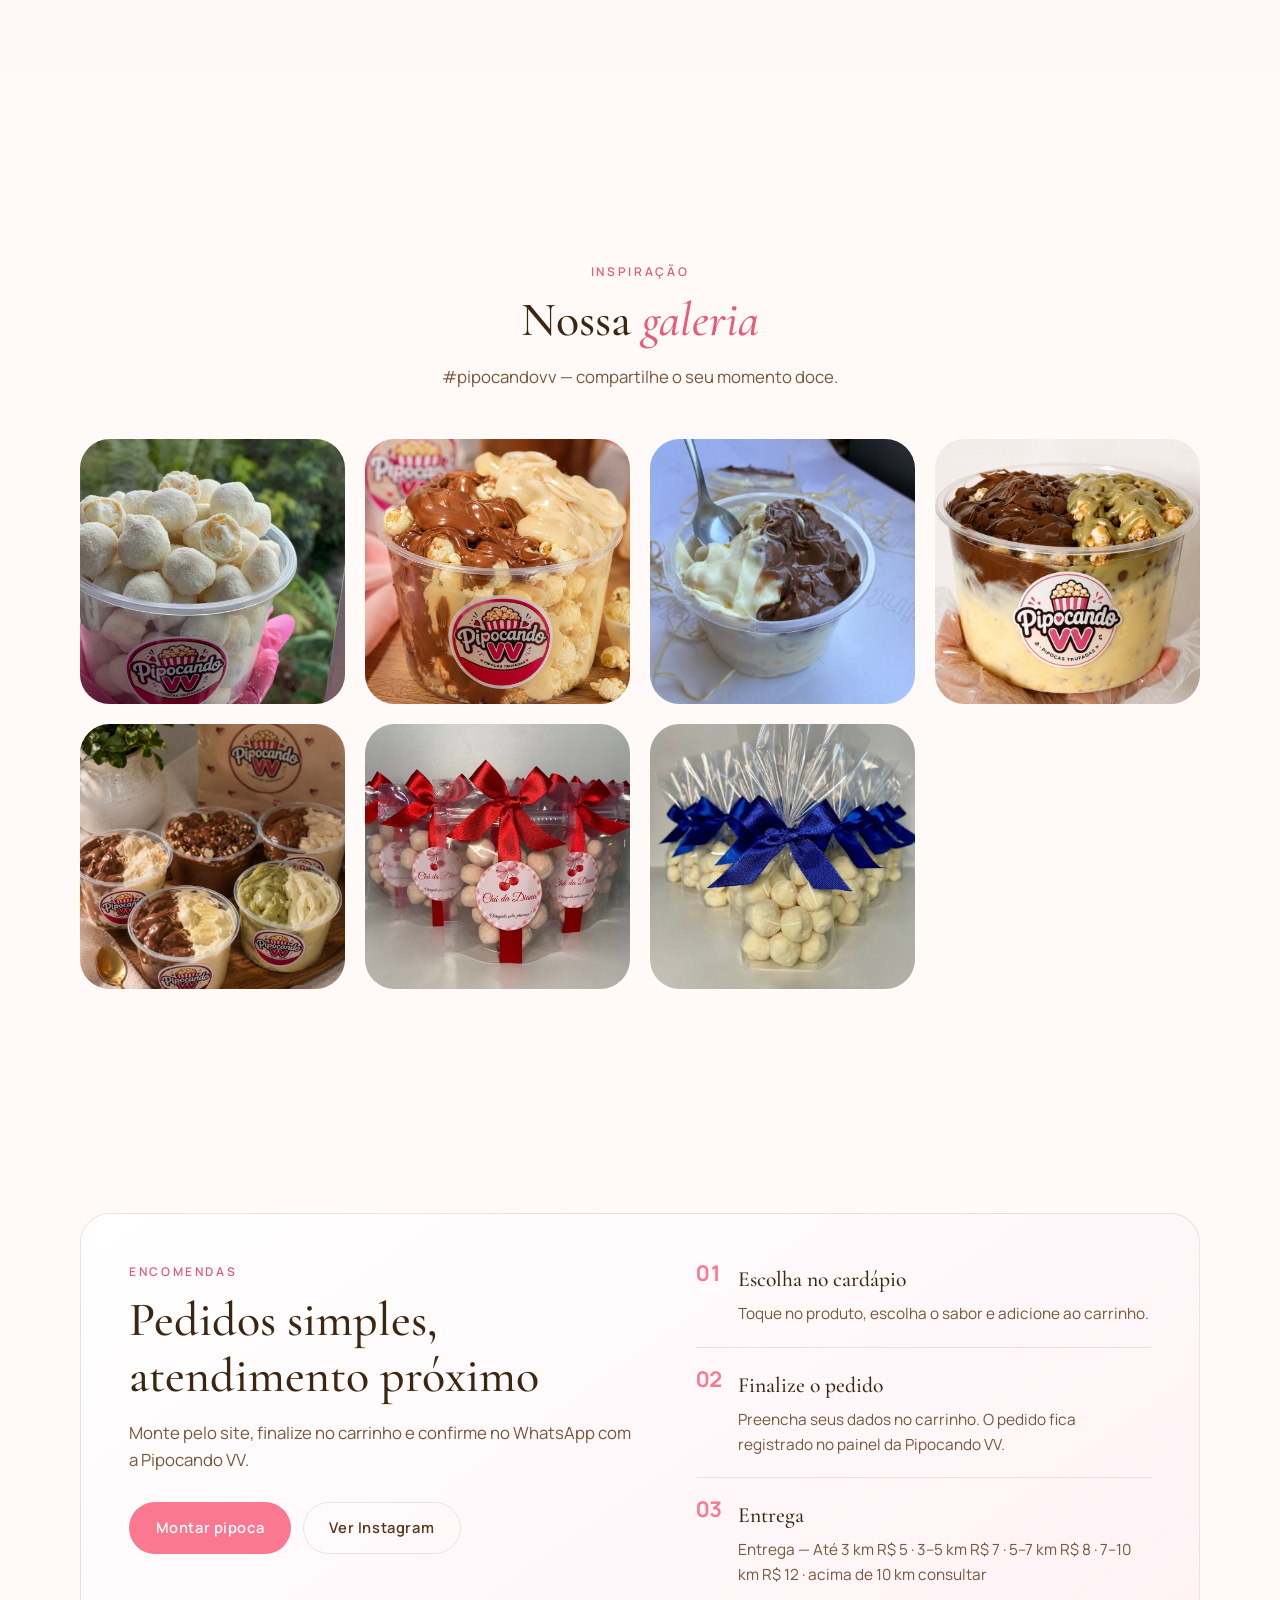
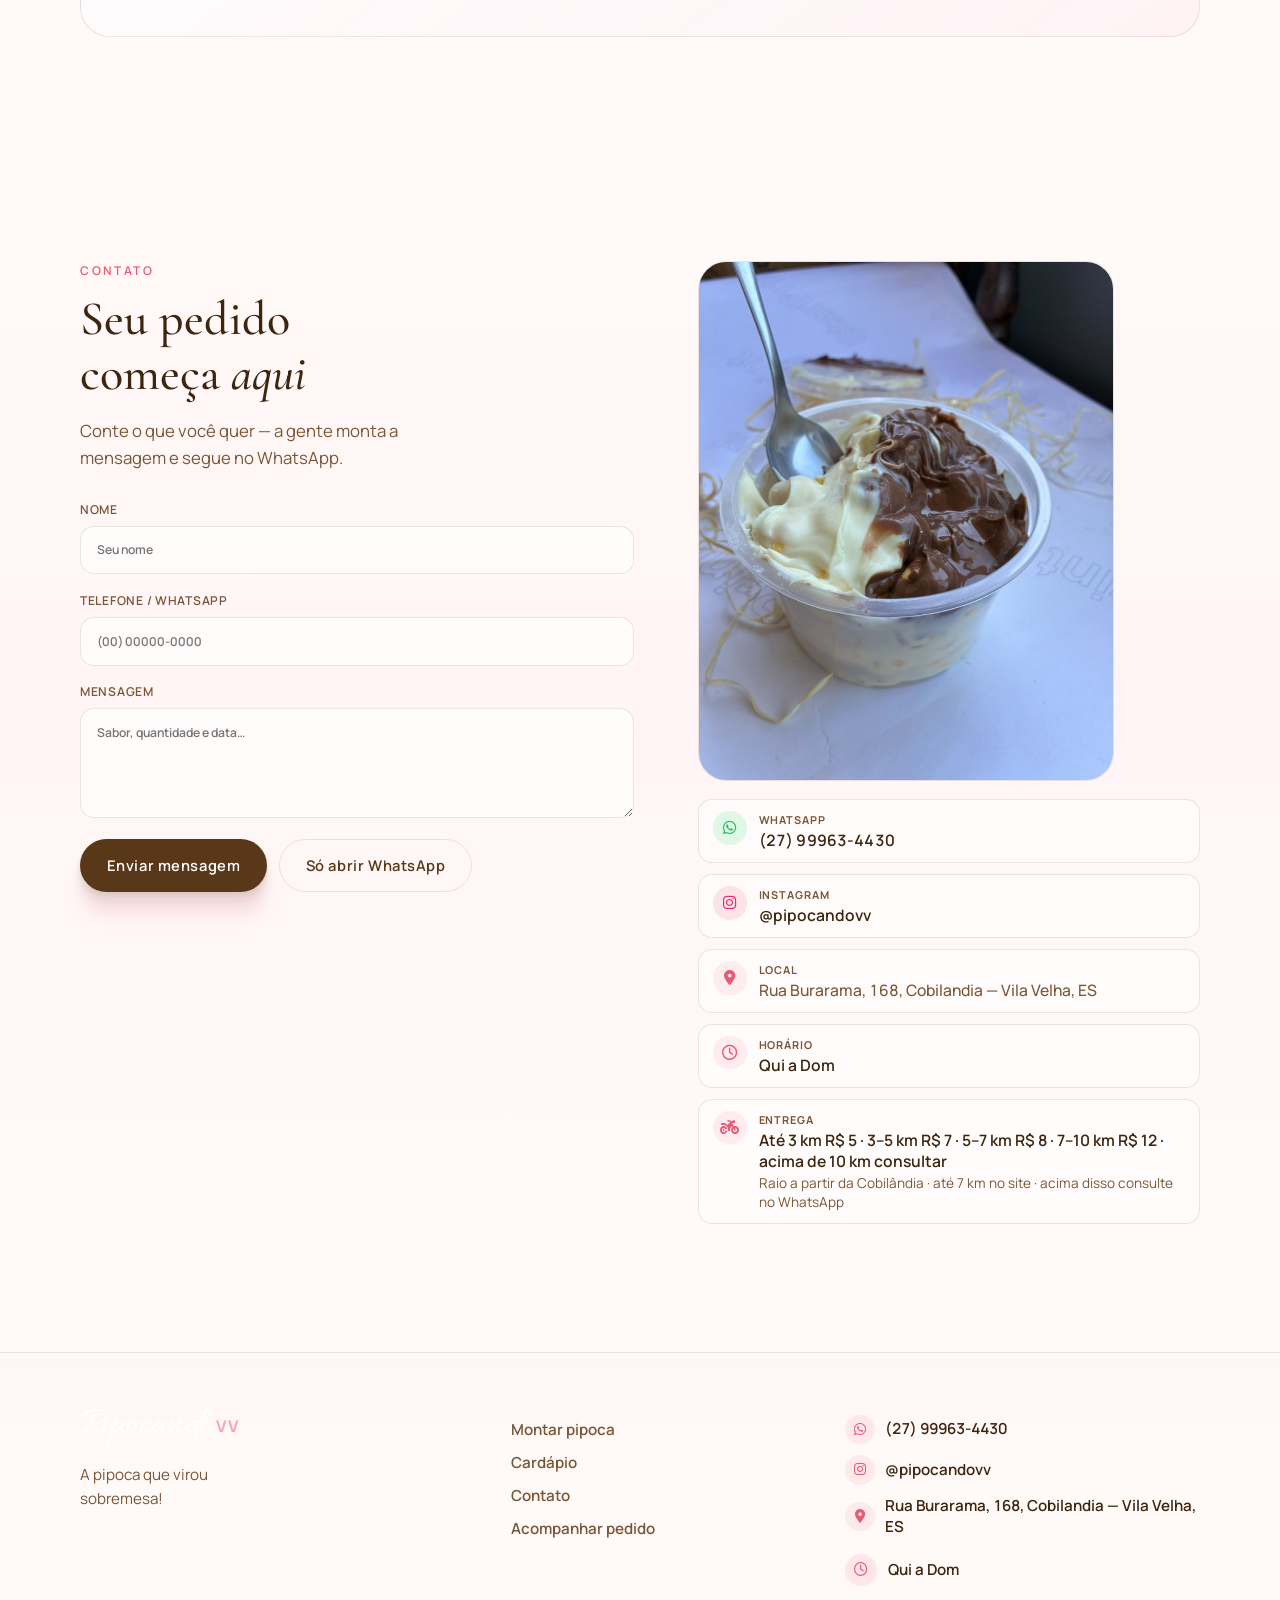
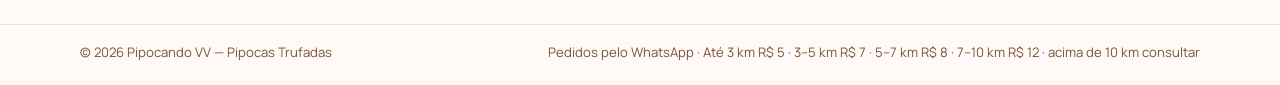
==== commit 21368d0d: "Atualiza taxa de entrega por km (ate 10 km) e consulta acima. Co-authored-by: Cursor <cursoragent@cu" ====
--- a/index.html
+++ b/index.html
@@ -158,7 +158,7 @@
             <span>03</span>
             <div>
               <h3>Entrega</h3>
-              <p id="order-pickup">Entrega — Vila Velha R$ 5 · Vitória R$ 10 · Cariacica R$ 5</p>
+              <p id="order-pickup">Entrega — Até 3 km R$ 5 · 3–5 km R$ 7 · 5–7 km R$ 8 · 7–10 km R$ 12 · acima de 10 km consultar</p>
             </div>
           </li>
         </ol>
@@ -221,8 +221,8 @@
               <i class="fa-solid fa-motorcycle" aria-hidden="true"></i>
               <span>
                 <small>Entrega</small>
-                <strong id="contact-delivery-fee">Entrega em até 7 km · Vila Velha R$ 5 · Vitória R$ 10 · Cariacica R$ 5</strong>
-                <em id="contact-delivery-note">Raio a partir da Cobilândia · taxa confirmada no WhatsApp</em>
+                <strong id="contact-delivery-fee">Até 3 km R$ 5 · 3–5 km R$ 7 · 5–7 km R$ 8 · 7–10 km R$ 12 · acima de 10 km consultar</strong>
+                <em id="contact-delivery-note">Raio a partir da Cobilândia · acima de 10 km consulte no WhatsApp</em>
               </span>
             </div>
           </div>
@@ -273,7 +273,7 @@
     <div class="footer__bottom">
       <div class="container footer__bottom-inner">
         <p>© <span id="footer-year"></span> Pipocando VV — Pipocas Trufadas</p>
-        <p id="footer-delivery">Pedidos pelo WhatsApp · Entrega em até 7 km · Vila Velha R$ 5 · Vitória R$ 10 · Cariacica R$ 5</p>
+        <p id="footer-delivery">Pedidos pelo WhatsApp · Até 3 km R$ 5 · 3–5 km R$ 7 · 5–7 km R$ 8 · 7–10 km R$ 12 · acima de 10 km consultar</p>
       </div>
     </div>
   </footer>
@@ -491,11 +491,11 @@
 
   <script src="js/brand-config.js?v=5"></script>
   <script src="js/pipoca-config.js?v=5"></script>
-  <script src="js/default-data.js?v=9"></script>
+  <script src="js/default-data.js?v=10"></script>
   <script src="js/product-photos.js?v=3"></script>
   <script src="js/storage.js?v=27"></script>
-  <script src="js/delivery-zones.js?v=8"></script>
-  <script src="js/cart-shared.js?v=8"></script>
-  <script src="script.js?v=46"></script>
+  <script src="js/delivery-zones.js?v=9"></script>
+  <script src="js/cart-shared.js?v=9"></script>
+  <script src="script.js?v=47"></script>
 </body>
 </html>
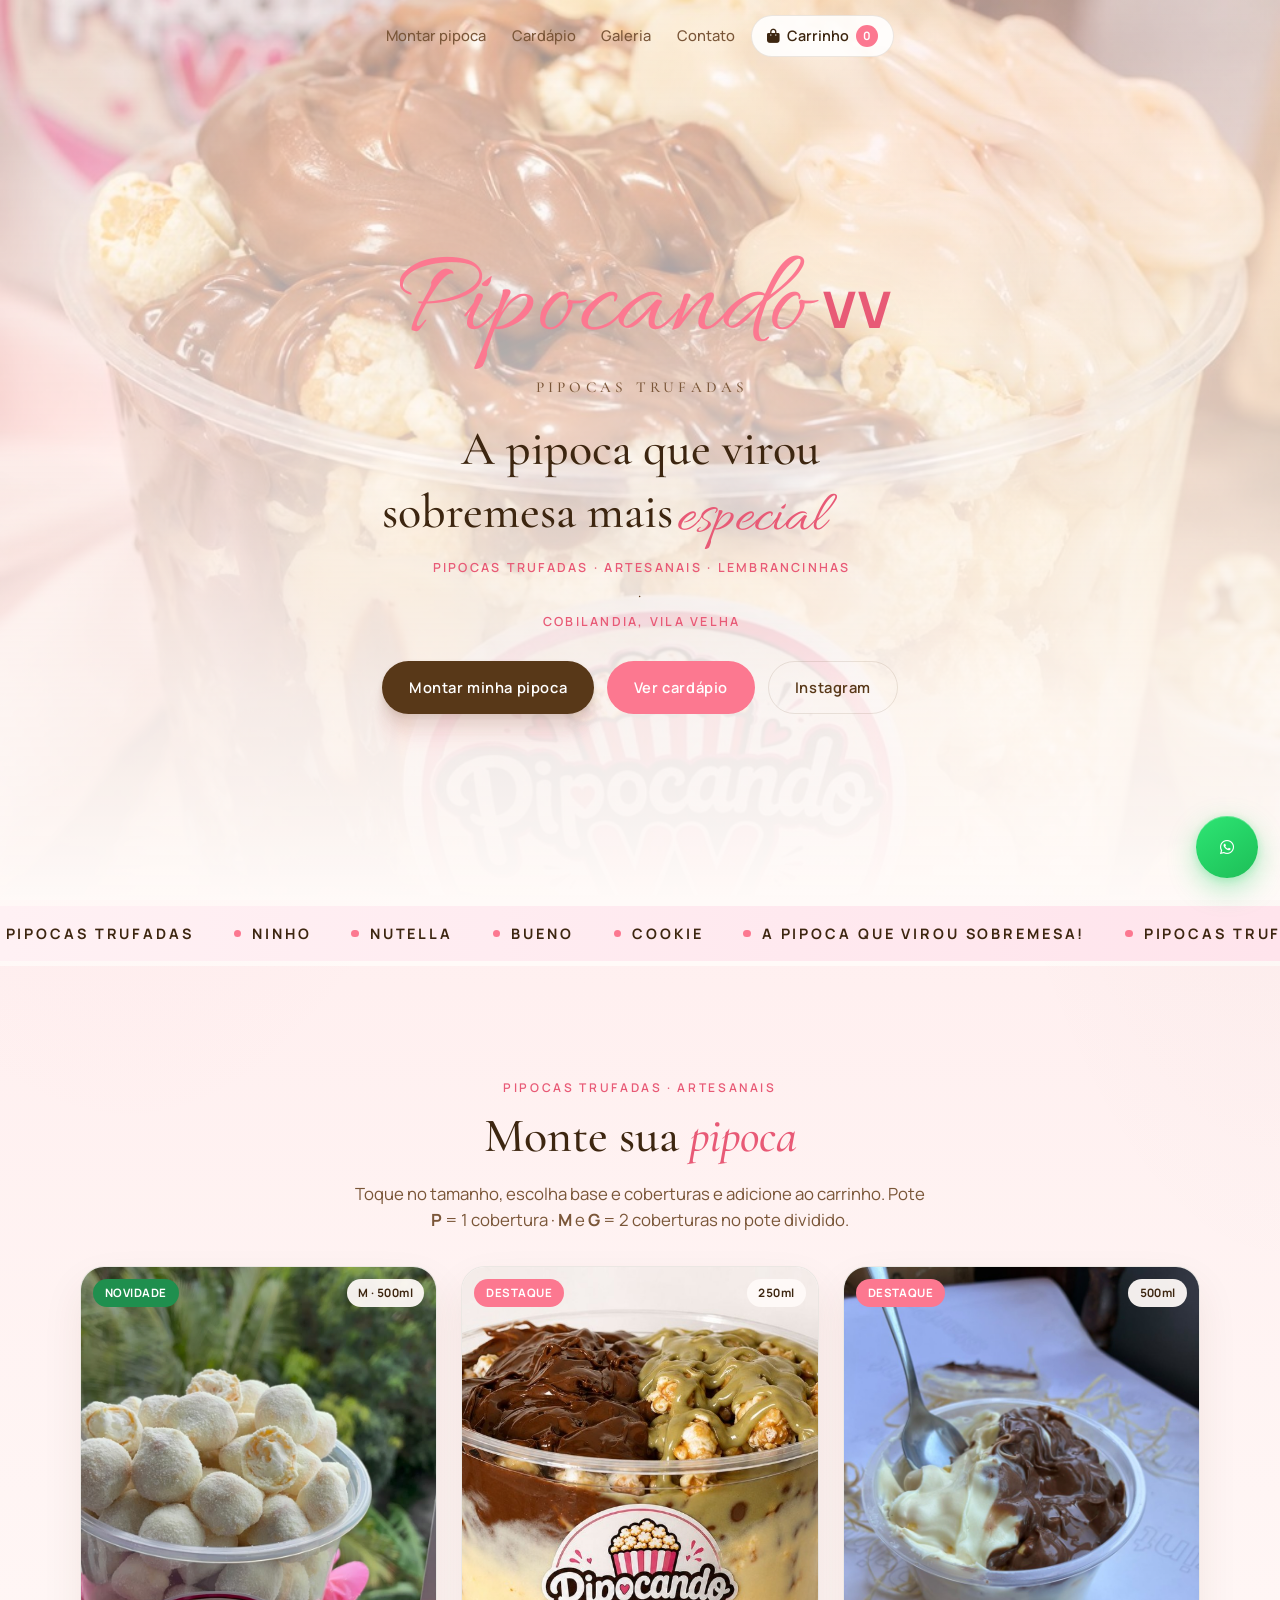
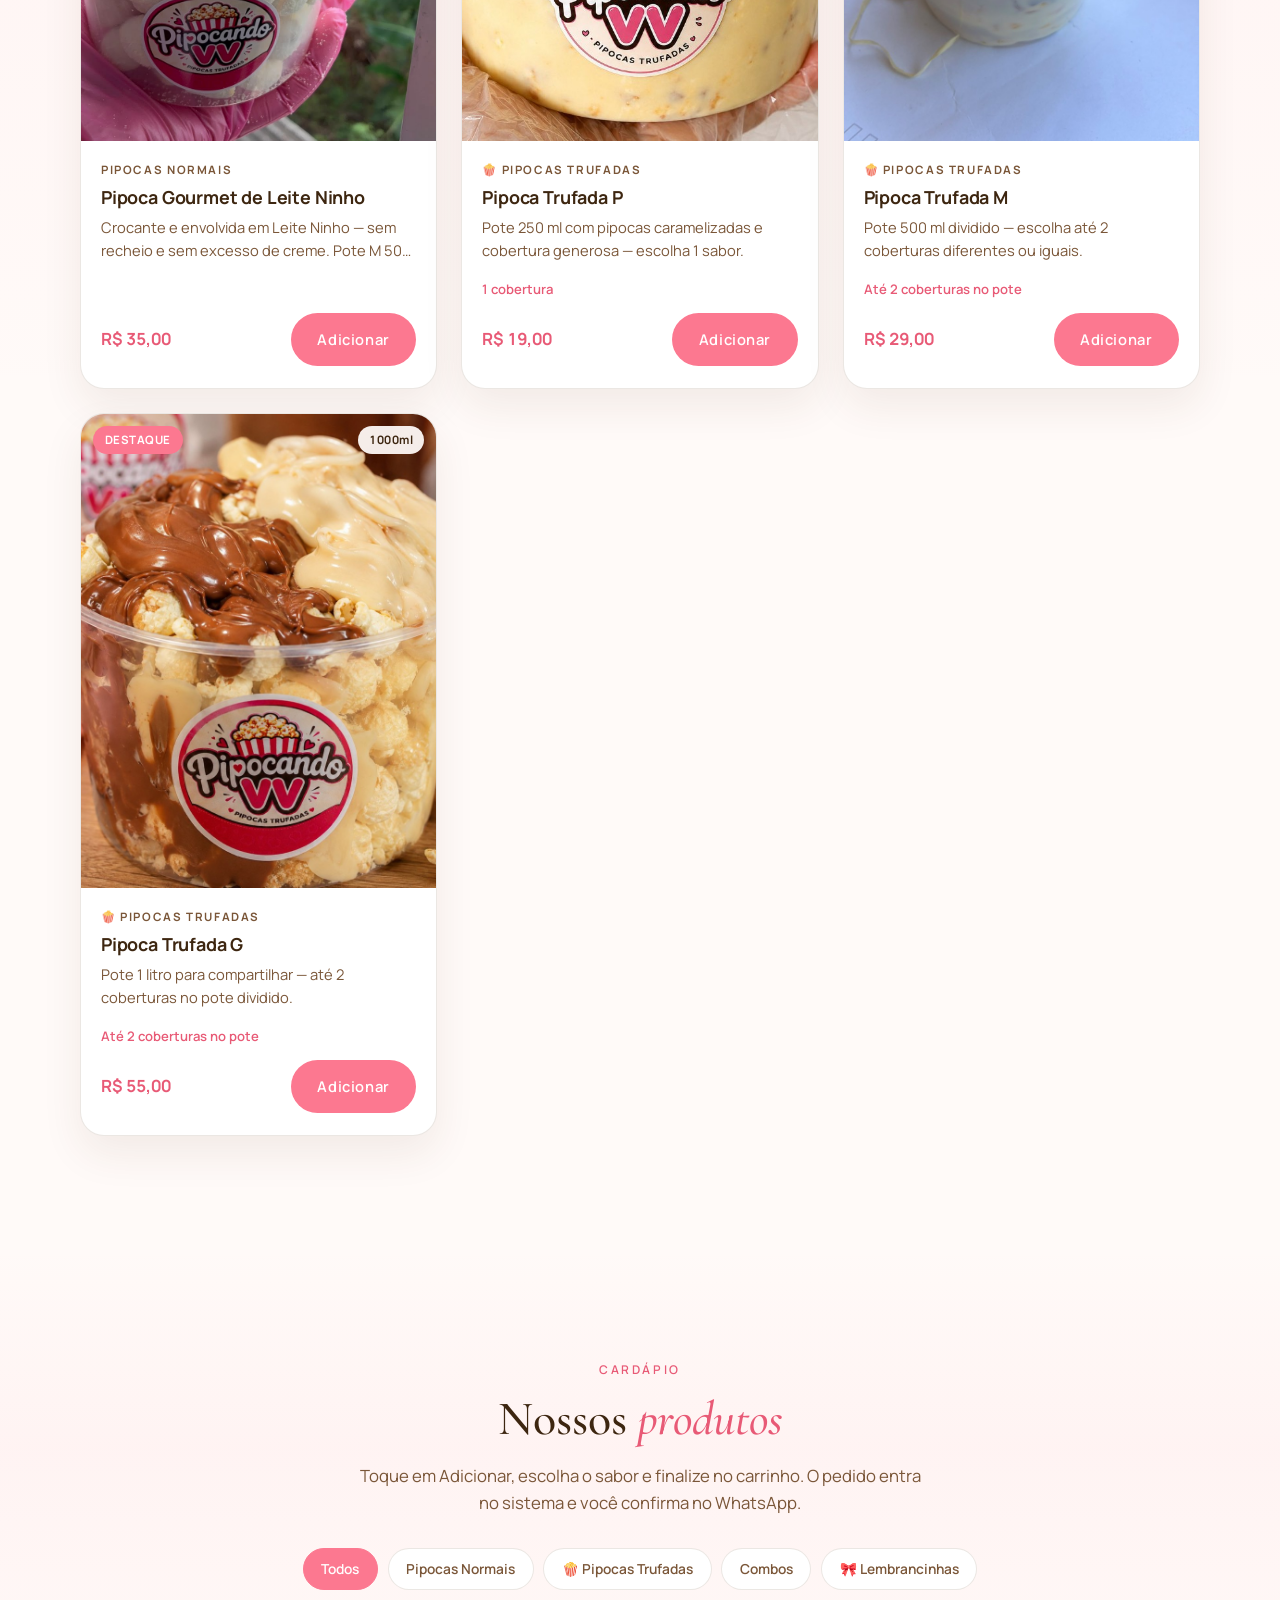
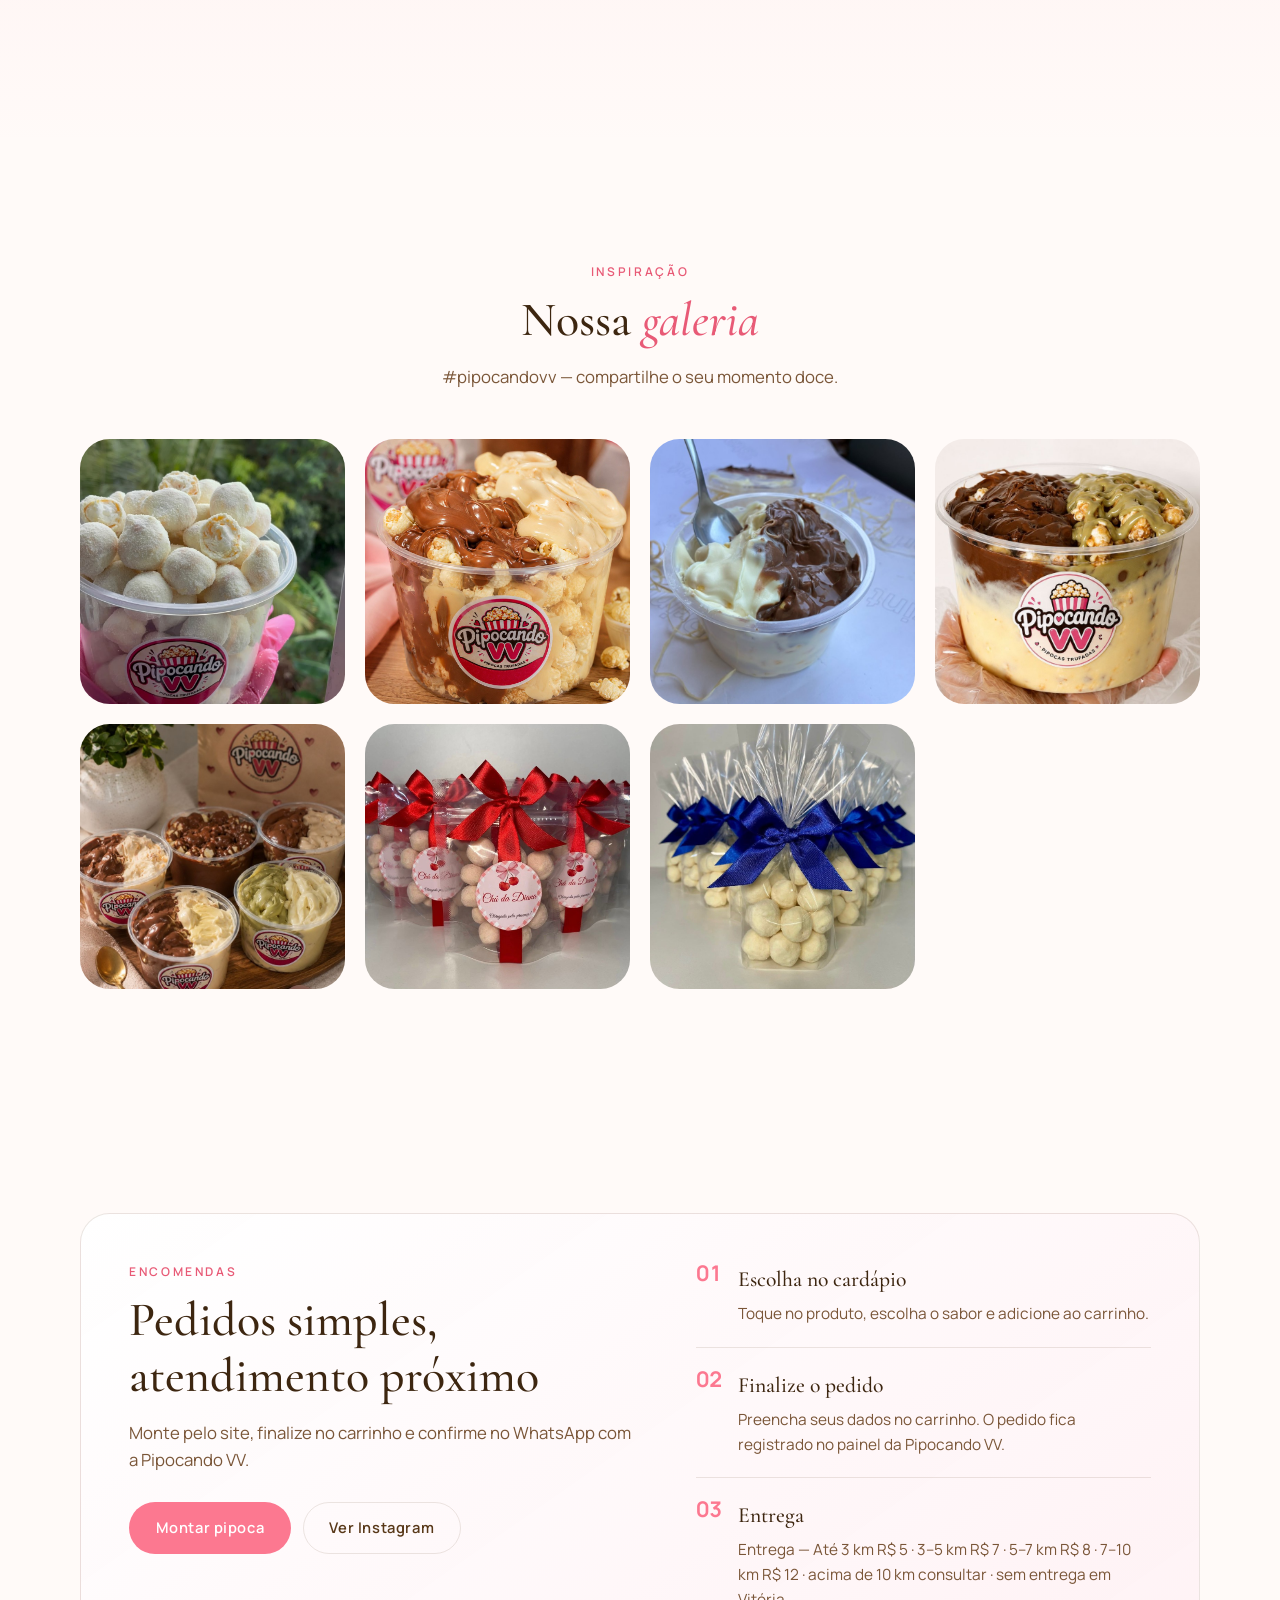
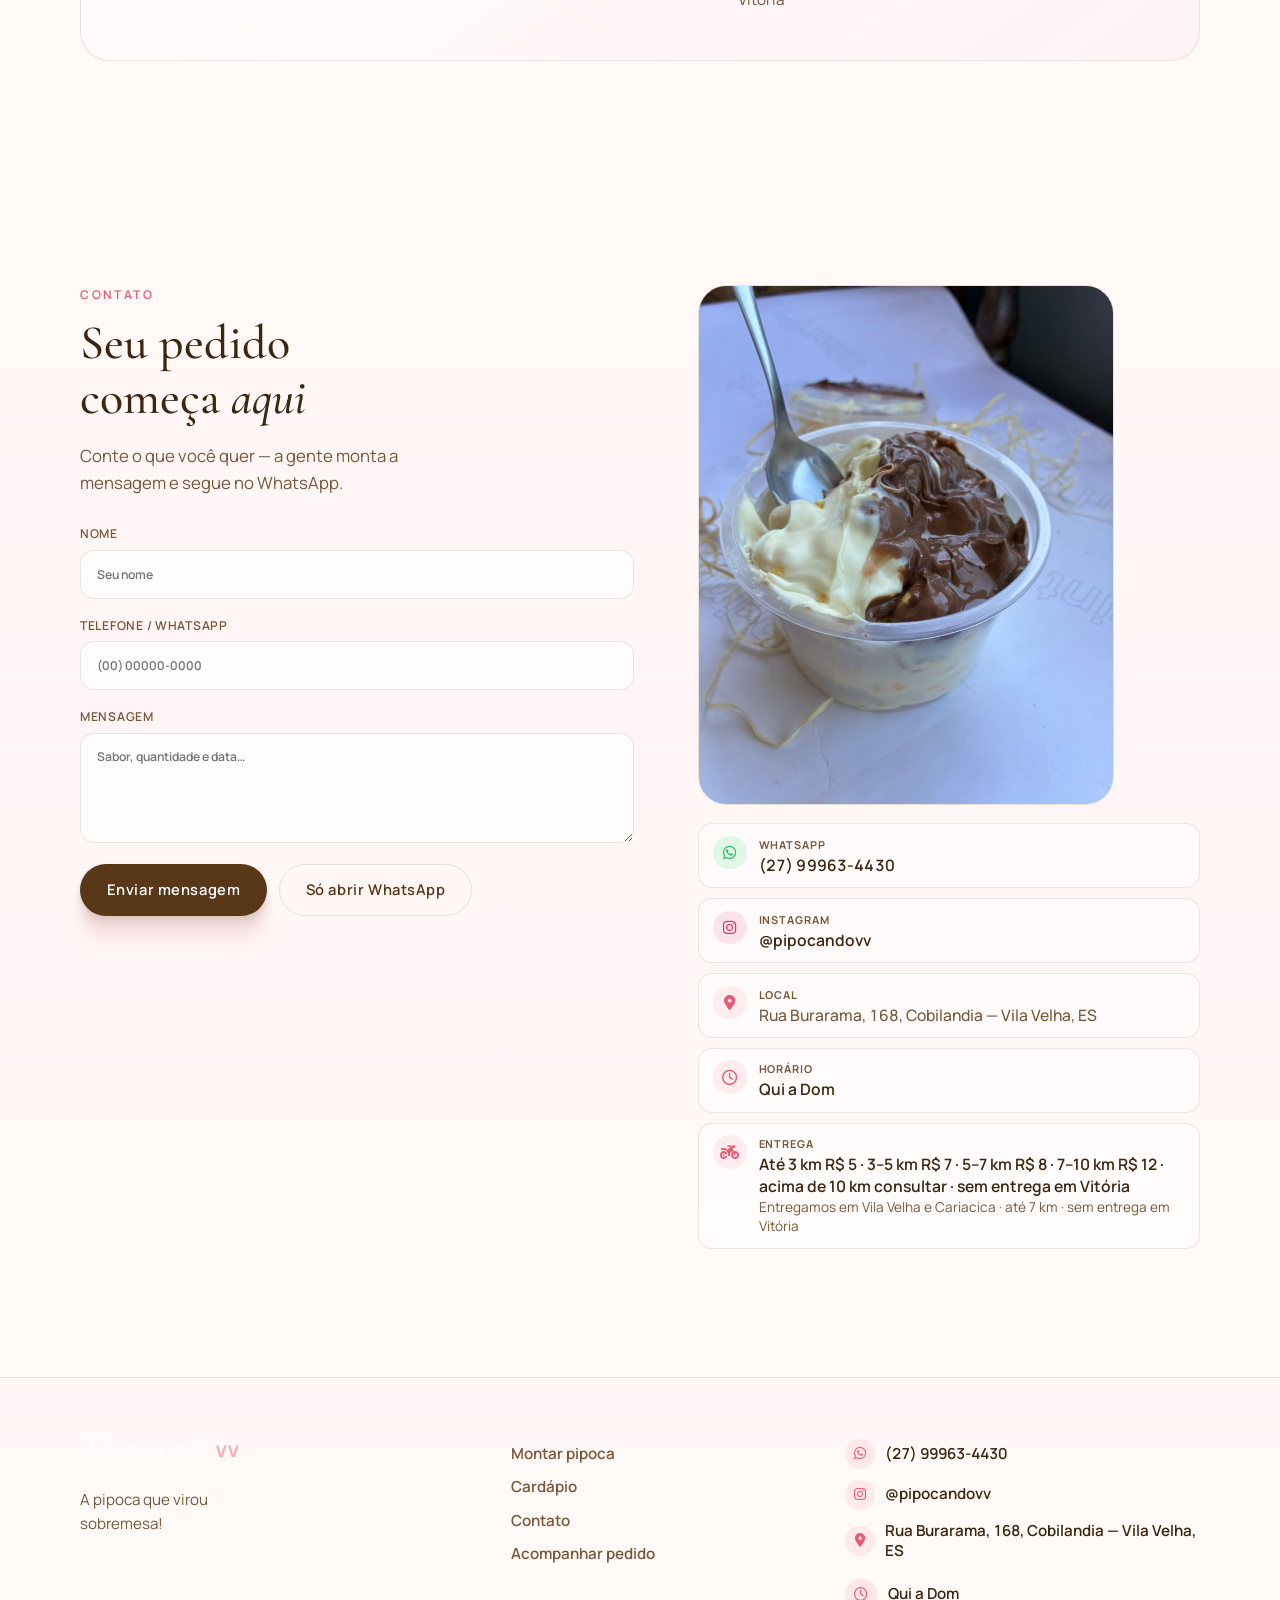
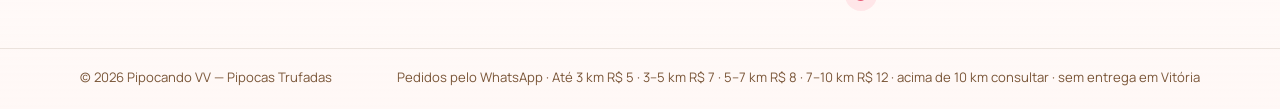
==== commit 99ee3d45: "Bloqueia entrega em Vitoria com aviso no checkout. Co-authored-by: Cursor <cursoragent@cursor.com>" ====
--- a/index.html
+++ b/index.html
@@ -338,15 +338,11 @@
           <div class="cart-zones" id="cart-zones" role="radiogroup" aria-label="Cidade de entrega">
             <button type="button" class="cart-zone" data-city="vila_velha" aria-pressed="false">
               <span class="cart-zone__name">Vila Velha</span>
-              <span class="cart-zone__fee">R$ 5</span>
-            </button>
-            <button type="button" class="cart-zone" data-city="vitoria" aria-pressed="false">
-              <span class="cart-zone__name">Vitória</span>
-              <span class="cart-zone__fee">R$ 10</span>
+              <span class="cart-zone__fee">por km</span>
             </button>
             <button type="button" class="cart-zone" data-city="cariacica" aria-pressed="false">
               <span class="cart-zone__name">Cariacica</span>
-              <span class="cart-zone__fee">R$ 5</span>
+              <span class="cart-zone__fee">por km</span>
             </button>
           </div>
             <p class="cart-zone__status" id="cart-zone-status" hidden></p>
@@ -494,8 +490,8 @@
   <script src="js/default-data.js?v=10"></script>
   <script src="js/product-photos.js?v=3"></script>
   <script src="js/storage.js?v=27"></script>
-  <script src="js/delivery-zones.js?v=9"></script>
+  <script src="js/delivery-zones.js?v=10"></script>
   <script src="js/cart-shared.js?v=9"></script>
-  <script src="script.js?v=47"></script>
+  <script src="script.js?v=48"></script>
 </body>
 </html>
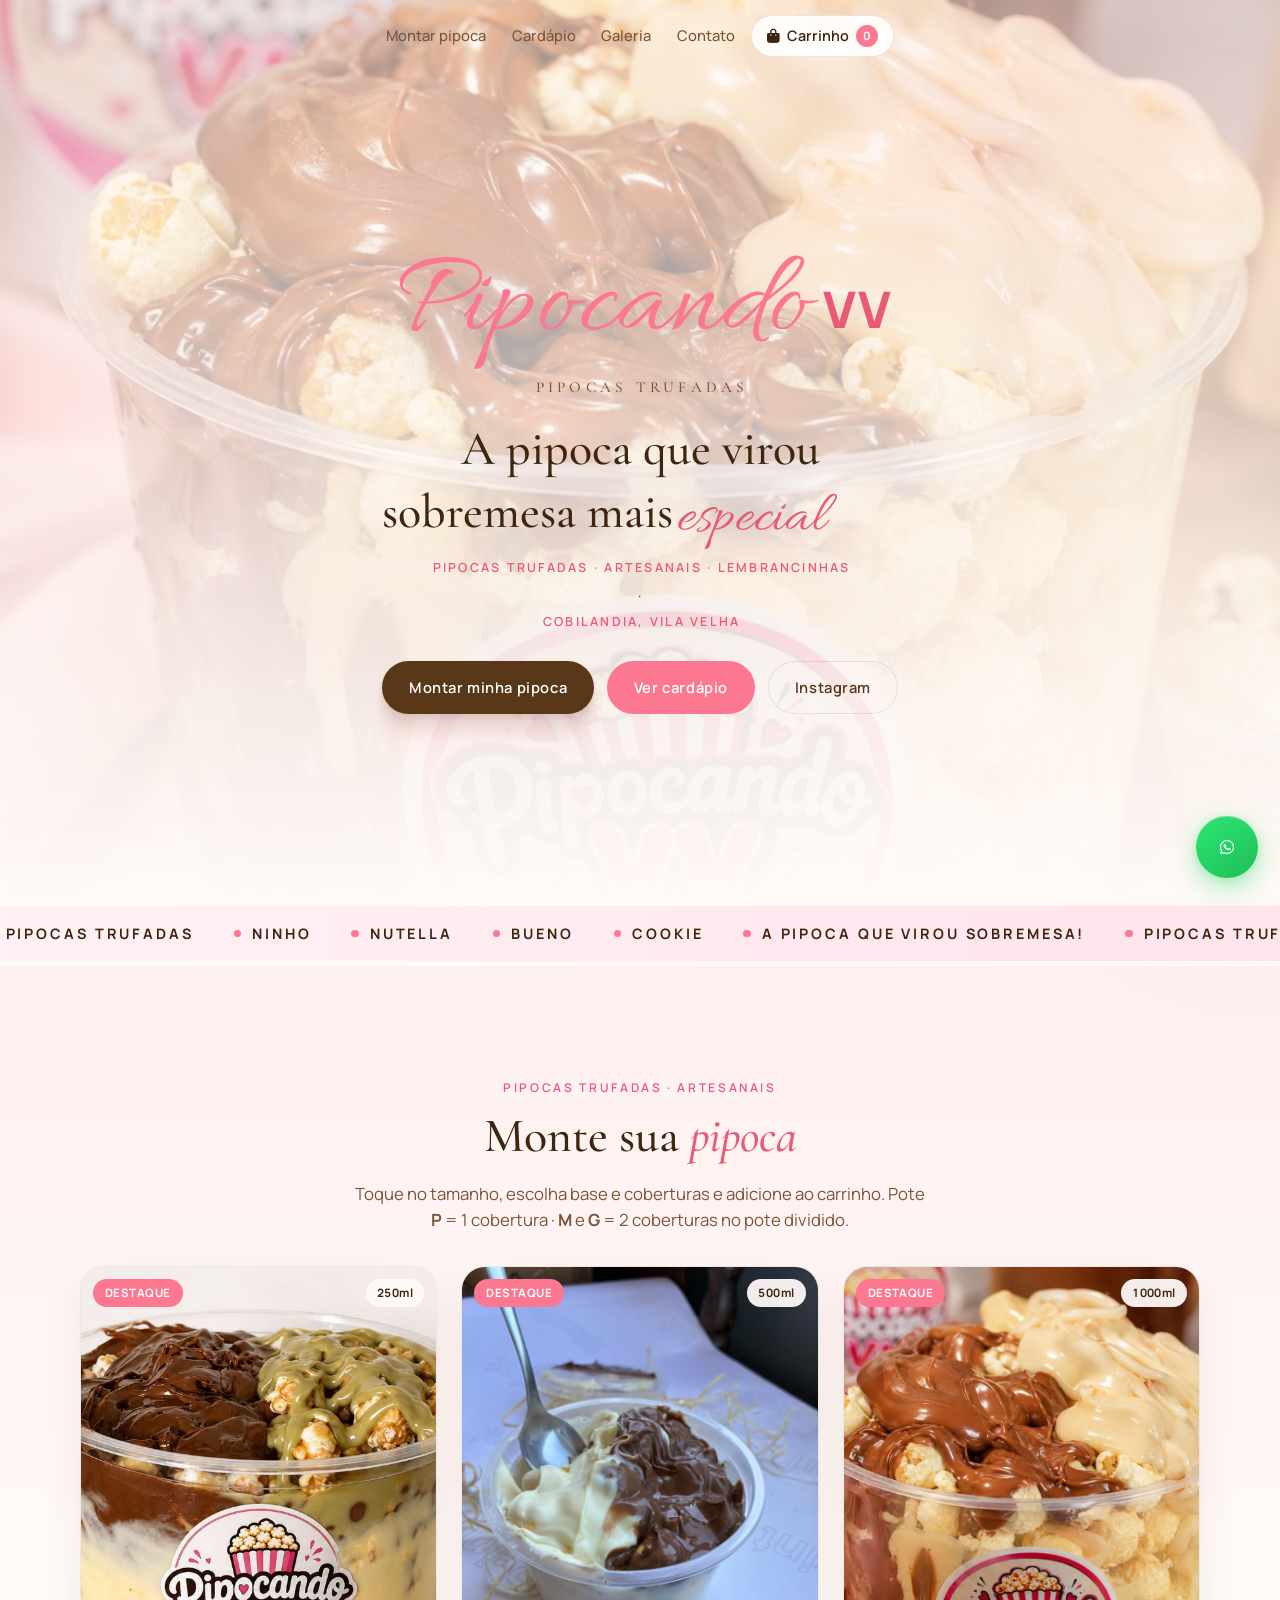
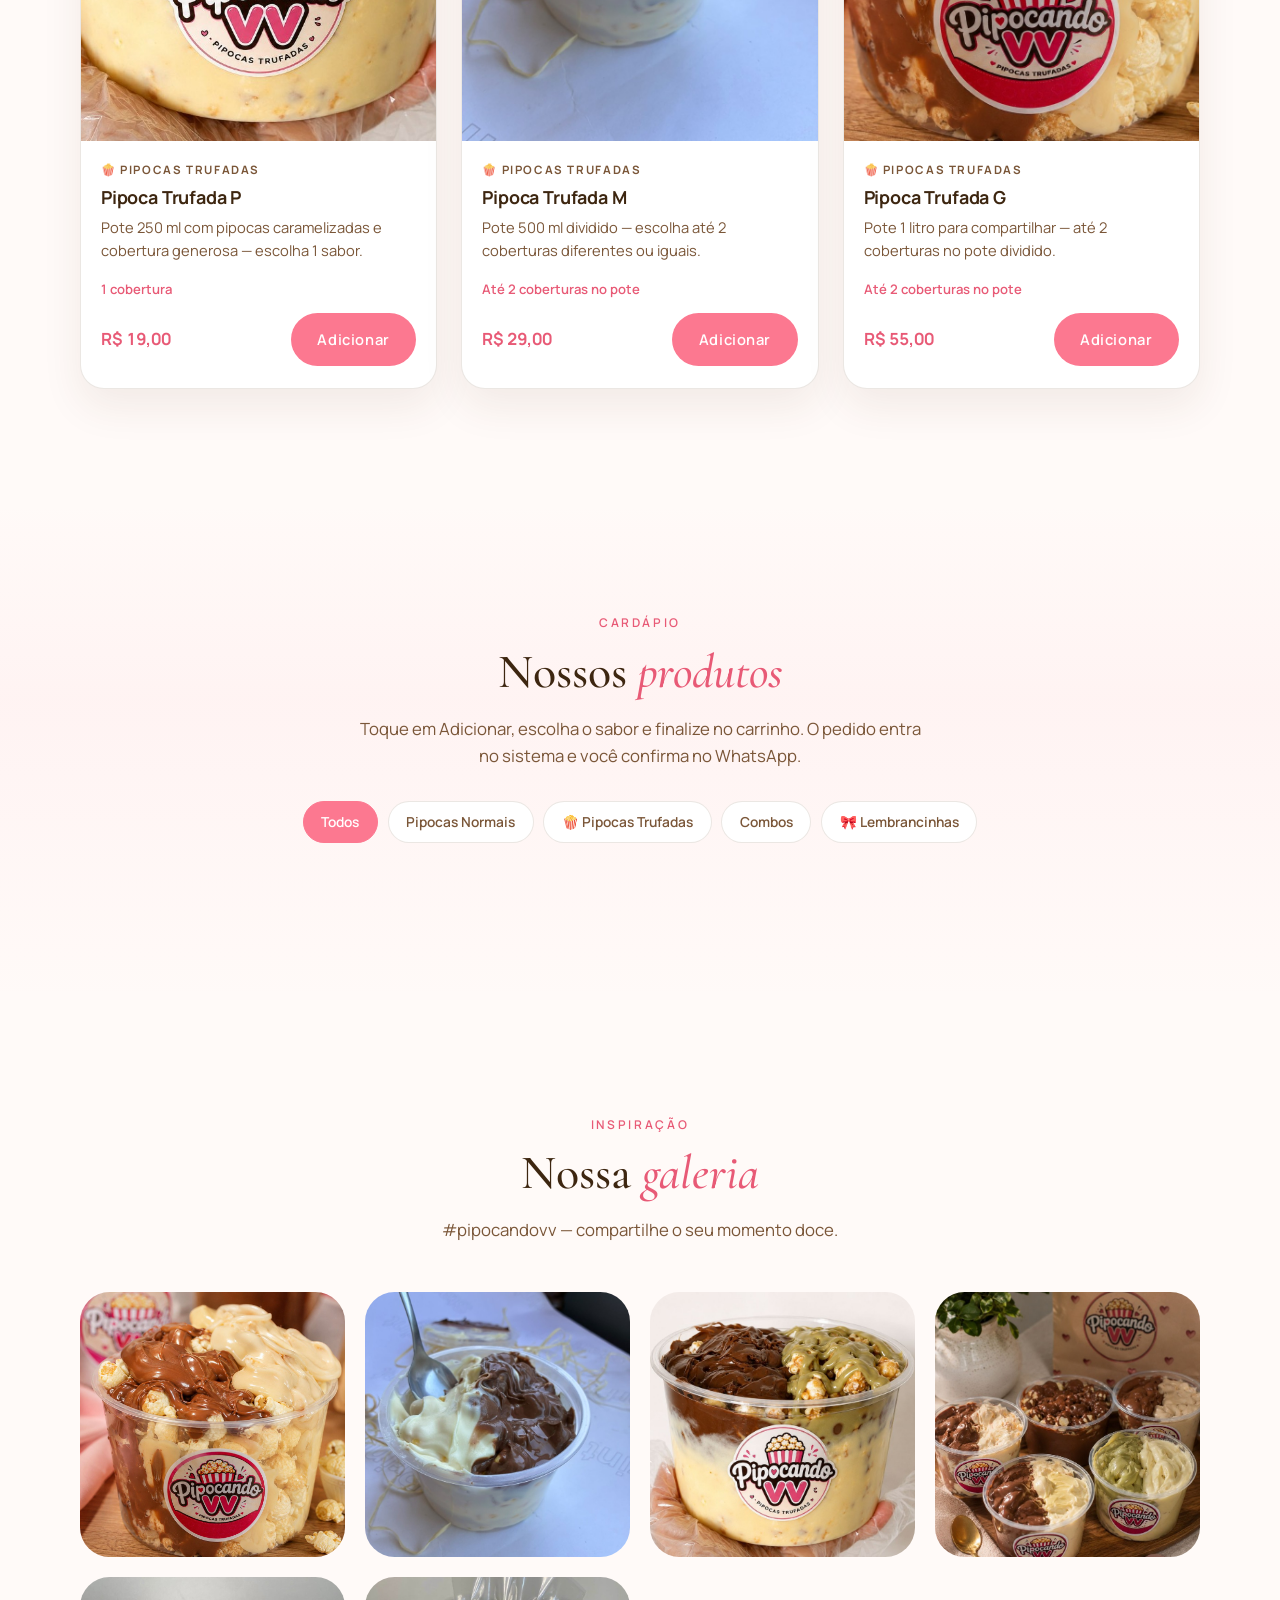
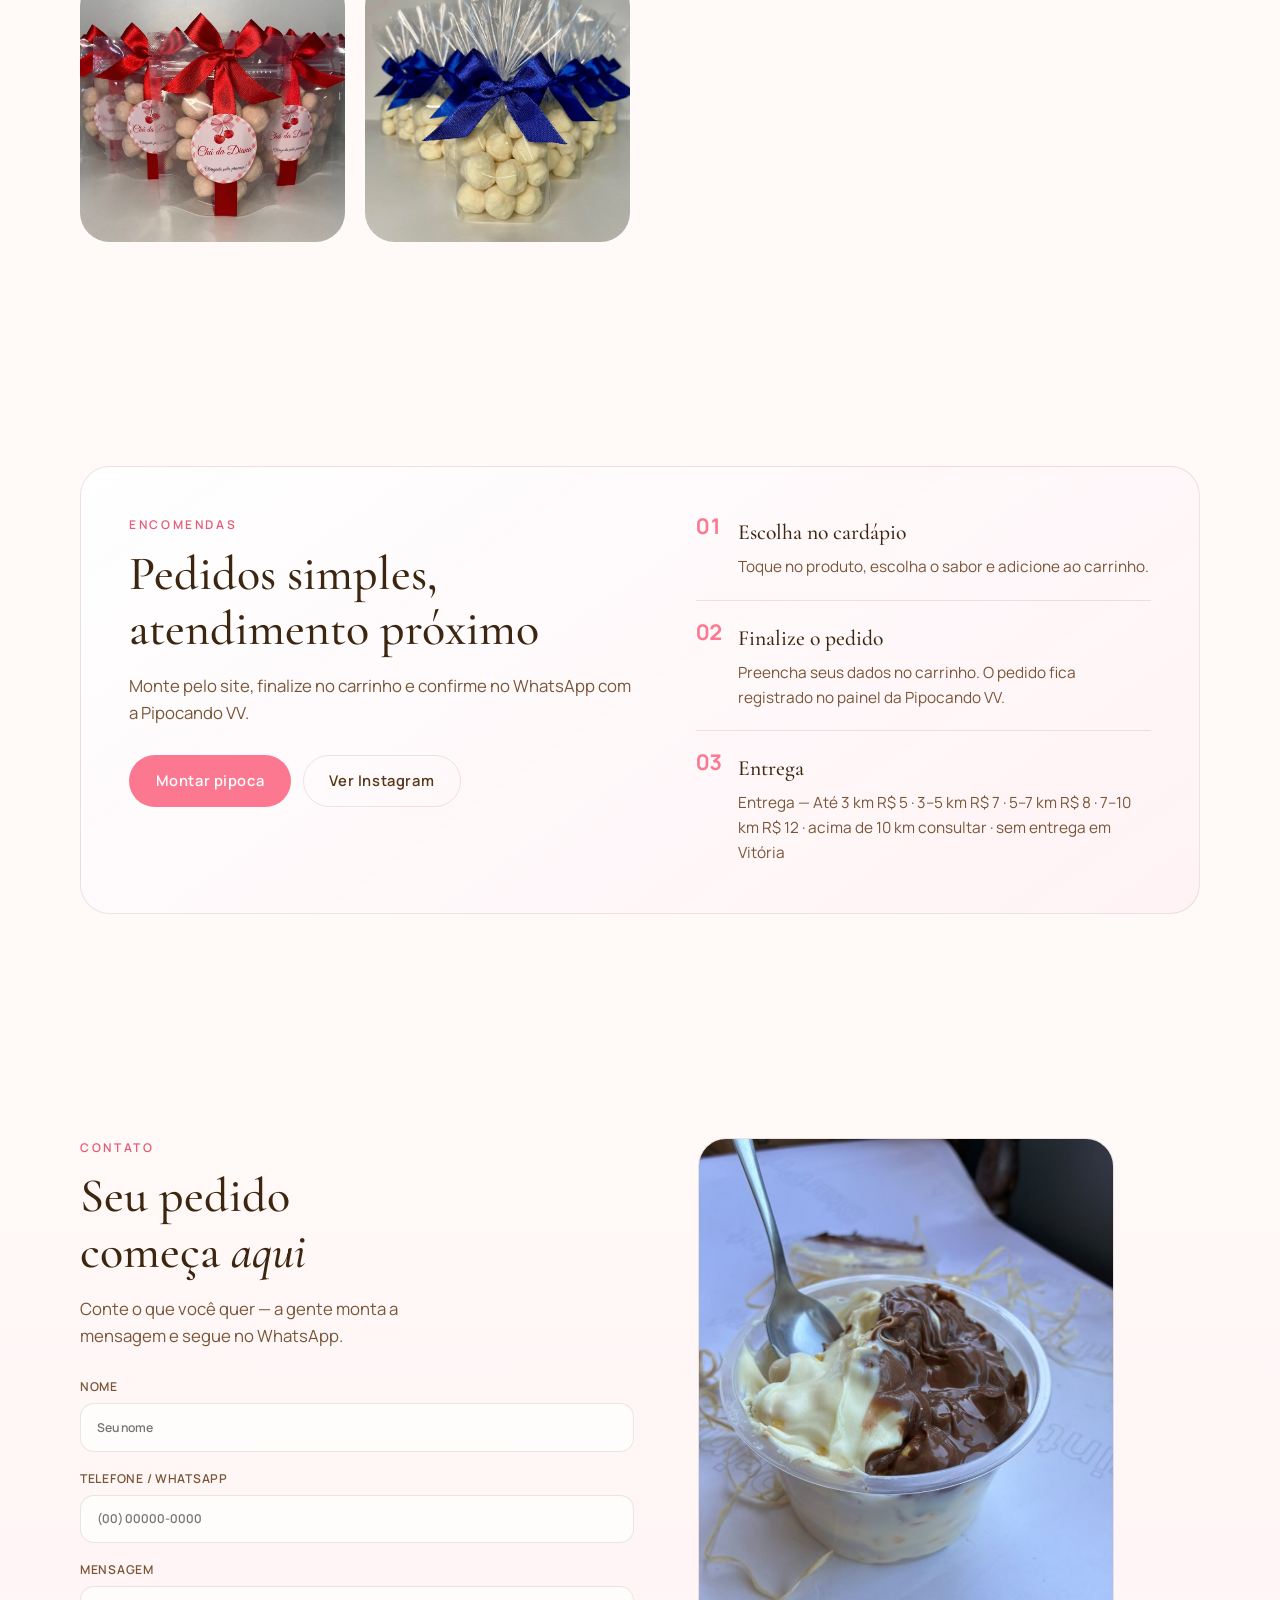
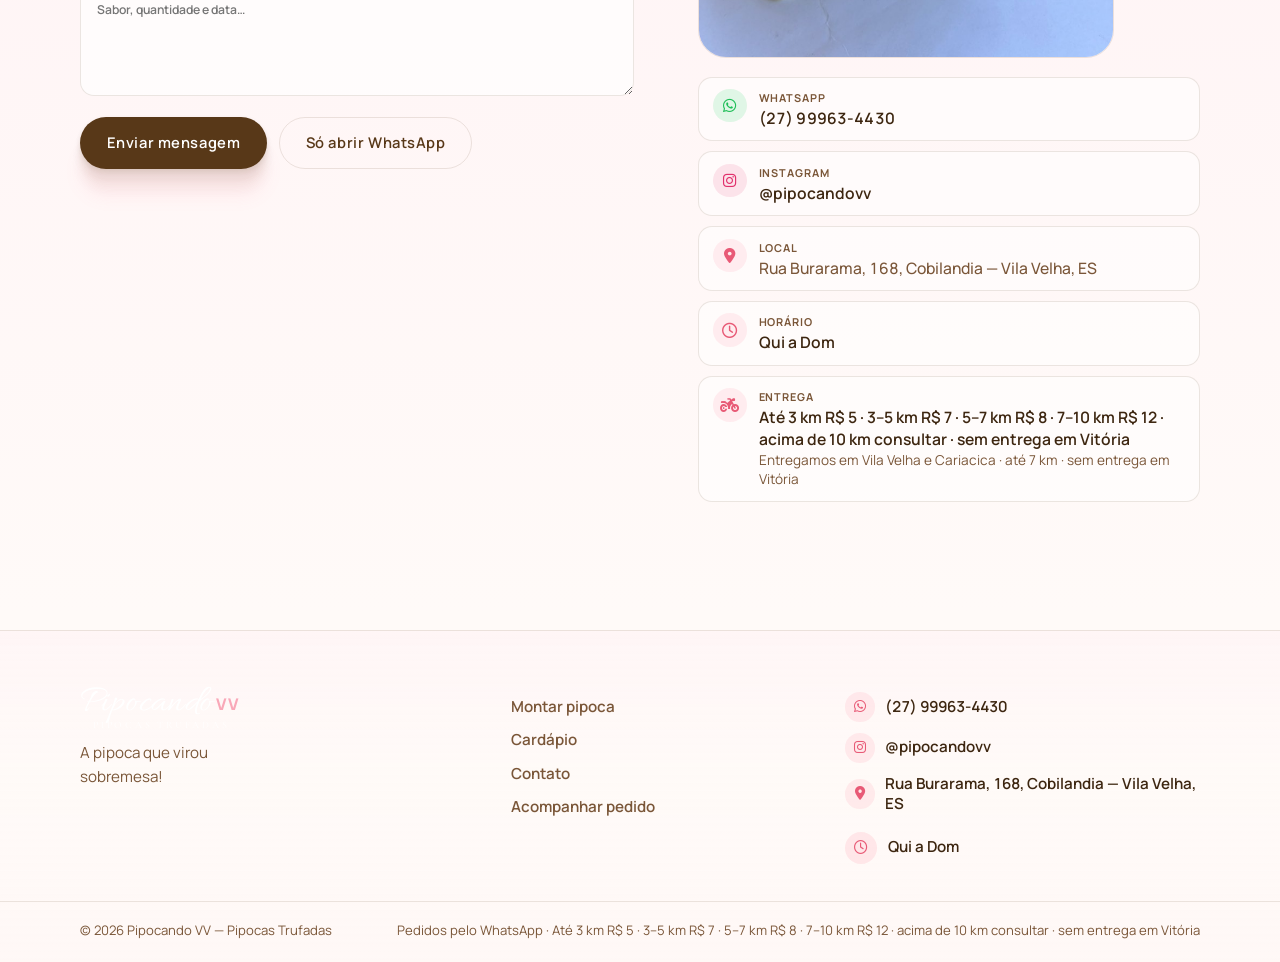
==== commit 709212d9: "Remove Pipoca Gourmet de Leite Ninho do cardapio e do ensure. Co-authored-by: Cursor <cursoragent@cu" ====
--- a/index.html
+++ b/index.html
@@ -487,11 +487,11 @@
 
   <script src="js/brand-config.js?v=5"></script>
   <script src="js/pipoca-config.js?v=5"></script>
-  <script src="js/default-data.js?v=10"></script>
+  <script src="js/default-data.js?v=11"></script>
   <script src="js/product-photos.js?v=3"></script>
   <script src="js/storage.js?v=27"></script>
   <script src="js/delivery-zones.js?v=10"></script>
   <script src="js/cart-shared.js?v=9"></script>
-  <script src="script.js?v=48"></script>
+  <script src="script.js?v=49"></script>
 </body>
 </html>
